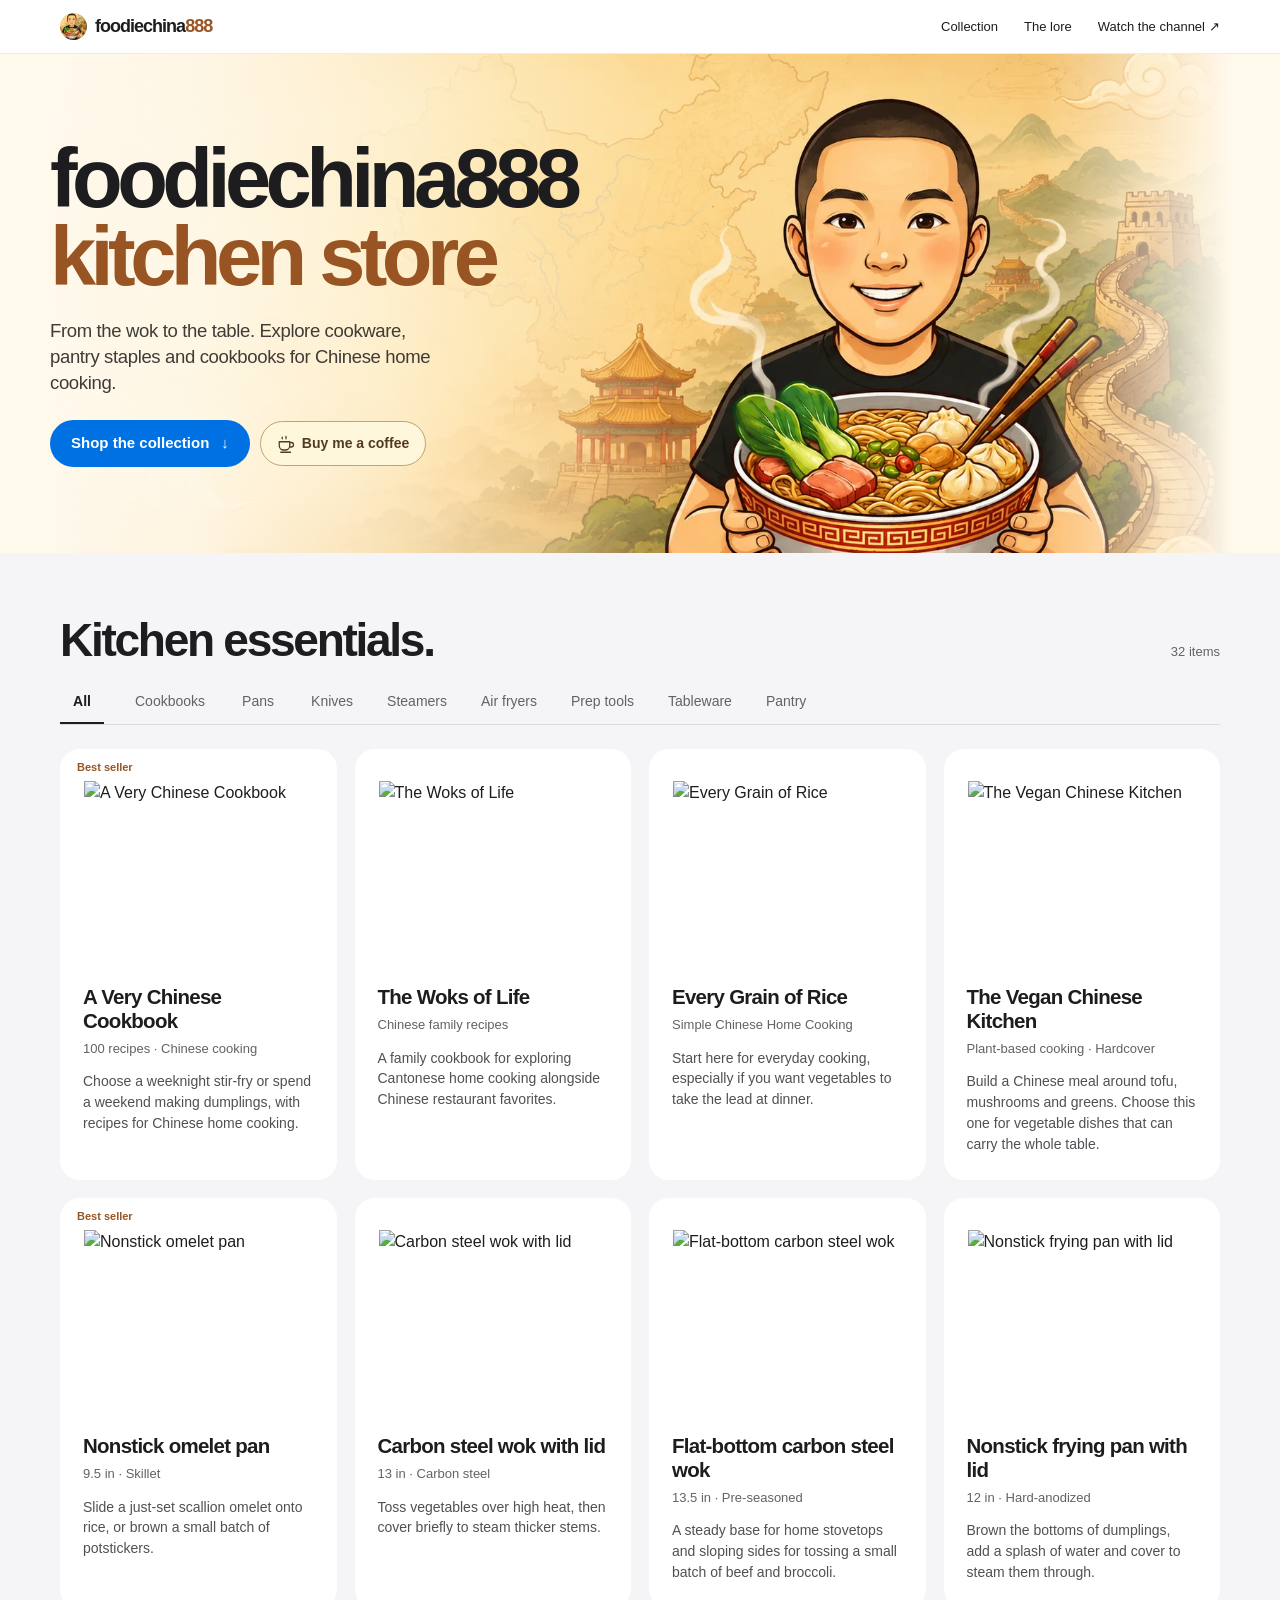
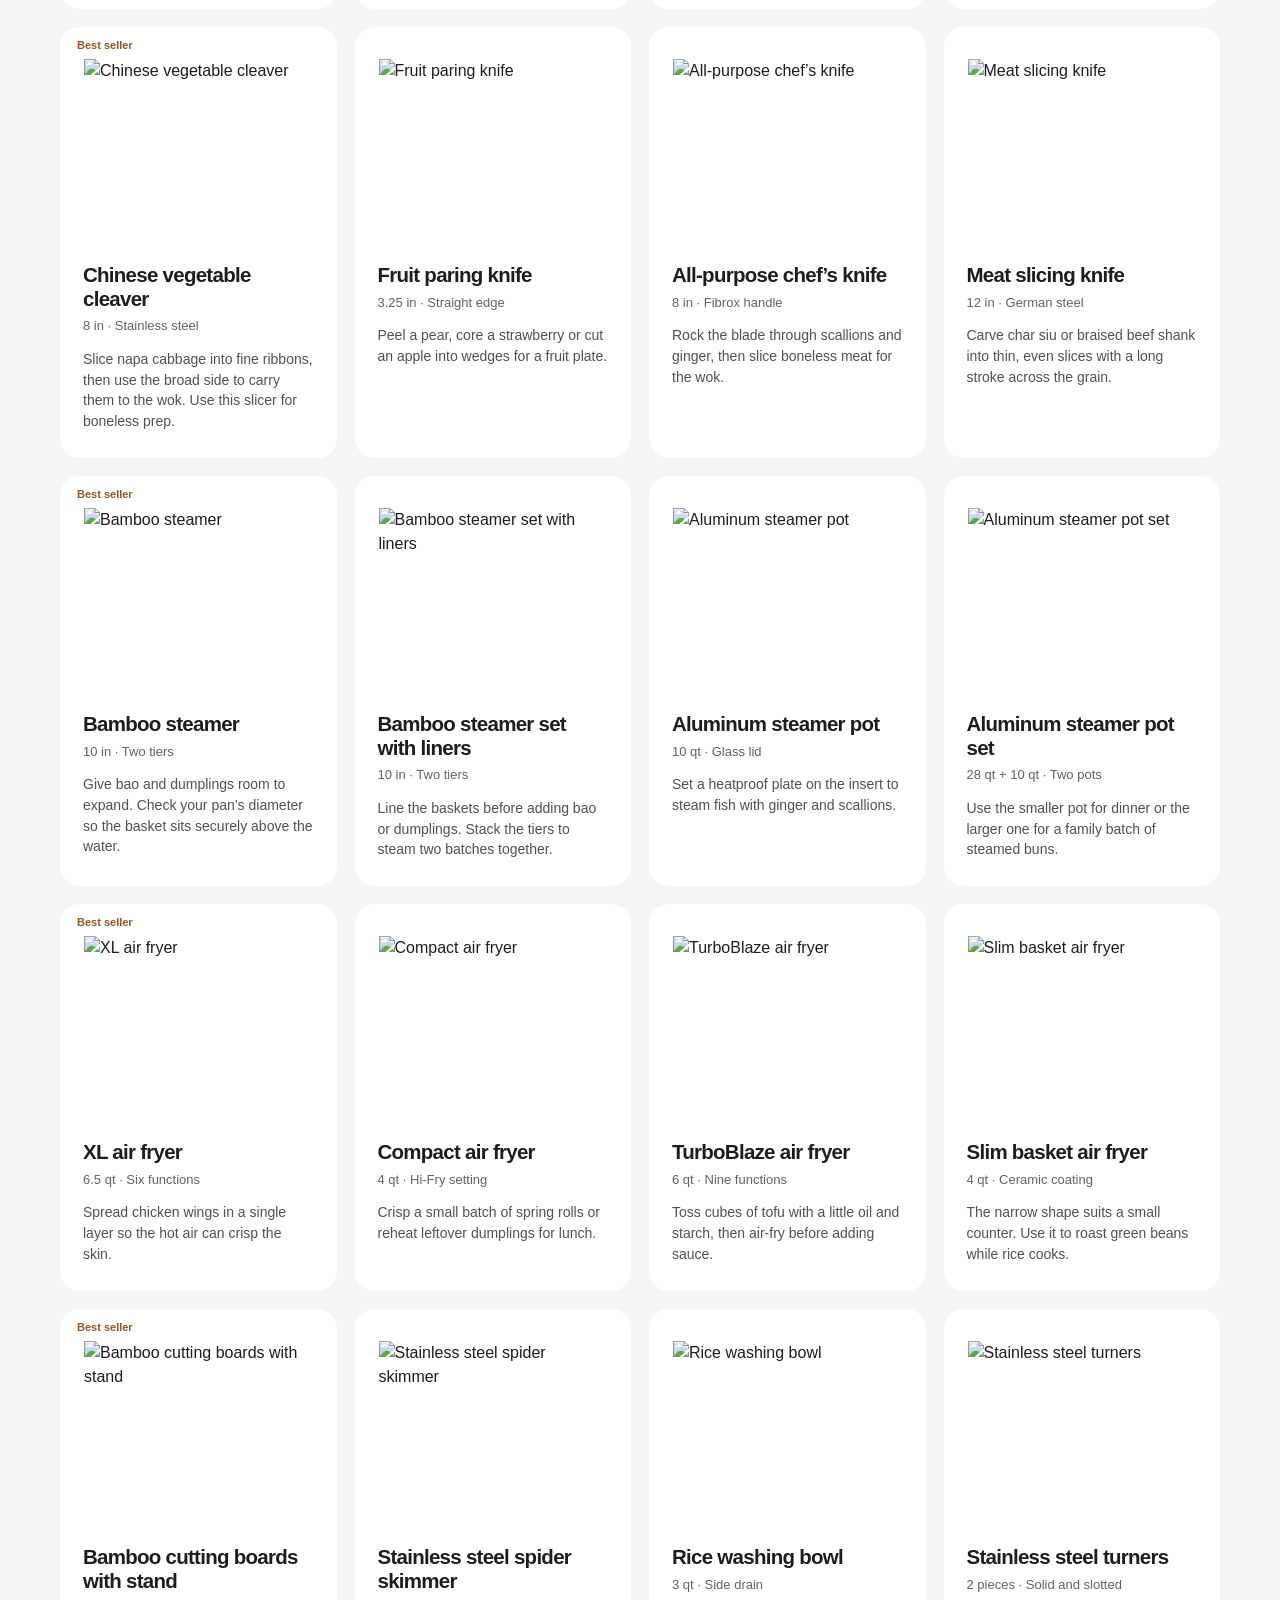
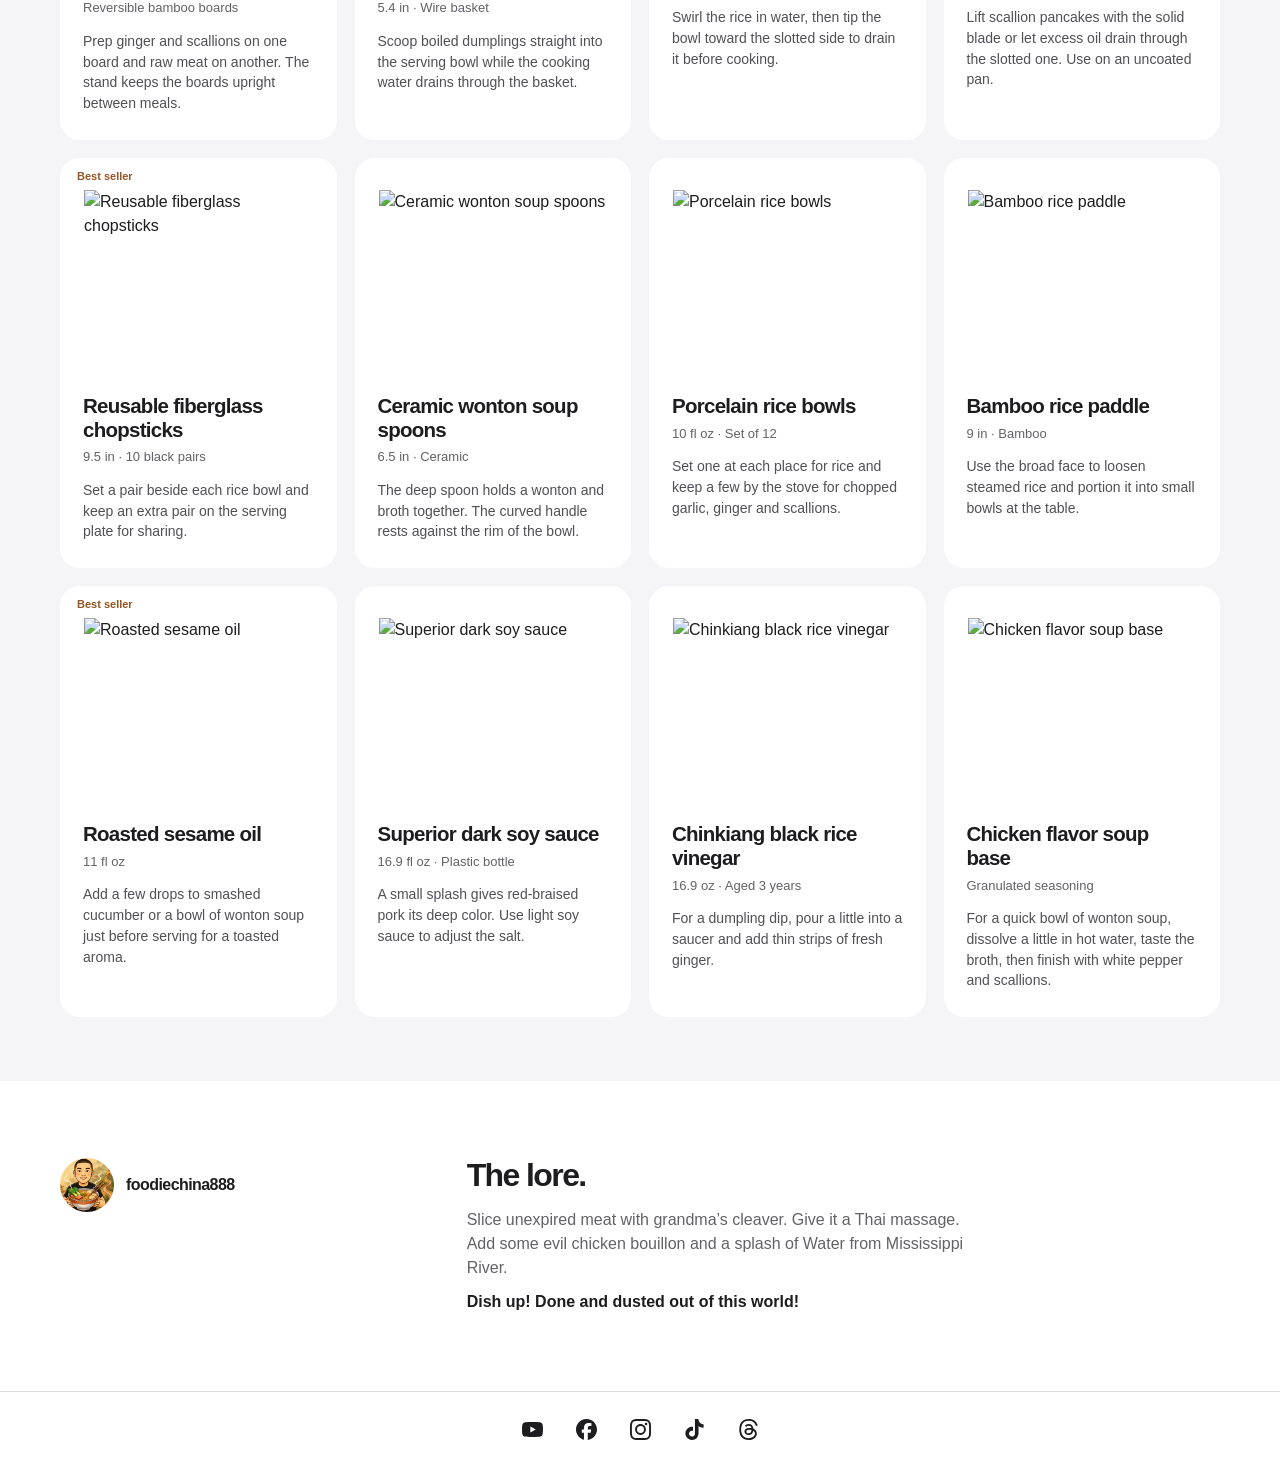
==== index.html @ 3b5e736e "Restore the wide illustrated hero on the test storefront" ====
<!doctype html>
<html lang="en"><head><meta charset="utf-8"><meta name="viewport" content="width=device-width, initial-scale=1">
<title>foodiechina888 kitchen store</title>
<meta name="description" content="Explore foodiechina888’s selection of woks, knives, steamers, Chinese tableware, pantry staples and cookbooks on Amazon US.">
<link rel="canonical" href="https://yiwuhire.com/"><meta property="og:title" content="foodiechina888 kitchen store"><meta property="og:description" content="Cookware, pantry staples and books for Chinese home cooking."><meta property="og:image" content="https://yiwuhire.com/kitchen/foodiechina888-hero-wide.webp"><meta property="og:url" content="https://yiwuhire.com/">
<link rel="icon" href="kitchen/apple-touch-icon.png"><link rel="apple-touch-icon" href="kitchen/apple-touch-icon.png"><link rel="stylesheet" href="kitchen/shop.css"><script src="kitchen/shop.js" defer></script></head>
<body><a class="skip" href="#collection">Skip to collection</a>
<header><nav class="wrap" aria-label="Main"><a class="brand" href="./"><img src="kitchen/apple-touch-icon.png" width="30" height="30" alt="">foodiechina<span>888</span></a><div class="navlinks"><a href="#collection">Collection</a><a href="#lore">The lore</a><a class="channel" href="https://www.youtube.com/@foodiechina888">Watch the channel <span aria-hidden="true">↗</span></a></div></nav></header>
<main><section class="hero" aria-labelledby="hero-title"><div class="hero-art"></div><div class="wrap hero-content"><div class="headline"><h1 id="hero-title">foodiechina888<br><span class="store-name">kitchen store</span></h1><p class="lead">From the wok to the table. Explore cookware, pantry staples and cookbooks for Chinese home cooking.</p><div class="hero-actions"><a class="primary" href="#collection">Shop the collection <span aria-hidden="true">↓</span></a><a id="support" class="coffee-link" href="https://www.buymeacoffee.com/foodiechina888" target="_blank" rel="noopener"><svg width="18" height="18" viewBox="0 0 24 24" fill="none" stroke="currentColor" stroke-width="1.7" stroke-linecap="round" stroke-linejoin="round" aria-hidden="true"><path d="M3 9h14v5a6 6 0 0 1-6 6H9a6 6 0 0 1-6-6zM17 10h2a3 3 0 1 1 0 6h-2M5 23h13M7 3v2m5-3v3"/></svg>Buy me a coffee</a></div></div></div></section>
<section class="collection wrap" id="collection" aria-labelledby="shop-title"><div class="section-heading"><h2 id="shop-title">Kitchen essentials.</h2><p id="count" aria-live="polite">32 items</p></div>
<div class="catalog-controls"><div id="filters" role="group" aria-label="Filter products by category" hidden><button type="button" aria-pressed="true" data-filter="All">All</button><button type="button" aria-pressed="false" data-filter="Cookbooks">Cookbooks</button><button type="button" aria-pressed="false" data-filter="Pans">Pans</button><button type="button" aria-pressed="false" data-filter="Knives">Knives</button><button type="button" aria-pressed="false" data-filter="Steamers">Steamers</button><button type="button" aria-pressed="false" data-filter="Air fryers">Air fryers</button><button type="button" aria-pressed="false" data-filter="Prep tools">Prep tools</button><button type="button" aria-pressed="false" data-filter="Tableware">Tableware</button><button type="button" aria-pressed="false" data-filter="Pantry">Pantry</button></div></div>
<div class="grid">
      <a id="top-seller" class="product" data-category="Cookbooks" href="https://www.amazon.com/dp/1954210477?tag=weichaoshen-20" rel="sponsored noopener" target="_blank" aria-label="Best seller. View A Very Chinese Cookbook on Amazon (opens in a new tab)">
        <div class="studio"><img src="https://m.media-amazon.com/images/I/91MppaXXFyL._SL600_.jpg" alt="A Very Chinese Cookbook" width="300" height="180" loading="lazy" decoding="async"></div>
        <div class="card-copy"><span class="top-seller-label">Best seller</span><h3>A Very Chinese Cookbook</h3><p class="spec">100 recipes · Chinese cooking</p><p class="use">Choose a weeknight stir-fry or spend a weekend making dumplings, with recipes for Chinese home cooking.</p></div>
      </a>
      <a class="product" data-category="Cookbooks" href="https://www.amazon.com/dp/0593233891?tag=weichaoshen-20" rel="sponsored noopener" target="_blank" aria-label="View The Woks of Life on Amazon (opens in a new tab)">
        <div class="studio"><img src="https://m.media-amazon.com/images/I/91Z3KC7+usL._SL600_.jpg" alt="The Woks of Life" width="300" height="180" loading="lazy" decoding="async"></div>
        <div class="card-copy"><h3>The Woks of Life</h3><p class="spec">Chinese family recipes</p><p class="use">A family cookbook for exploring Cantonese home cooking alongside Chinese restaurant favorites.</p></div>
      </a>
      <a class="product" data-category="Cookbooks" href="https://www.amazon.com/dp/0393089045?tag=weichaoshen-20" rel="sponsored noopener" target="_blank" aria-label="View Every Grain of Rice on Amazon (opens in a new tab)">
        <div class="studio"><img src="https://m.media-amazon.com/images/I/71kJDByKL7L._SL600_.jpg" alt="Every Grain of Rice" width="300" height="180" loading="lazy" decoding="async"></div>
        <div class="card-copy"><h3>Every Grain of Rice</h3><p class="spec">Simple Chinese Home Cooking</p><p class="use">Start here for everyday cooking, especially if you want vegetables to take the lead at dinner.</p></div>
      </a>
      <a class="product" data-category="Cookbooks" href="https://www.amazon.com/dp/0593139704?tag=weichaoshen-20" rel="sponsored noopener" target="_blank" aria-label="View The Vegan Chinese Kitchen on Amazon (opens in a new tab)">
        <div class="studio"><img src="https://m.media-amazon.com/images/I/91F26AFHdaL._SL600_.jpg" alt="The Vegan Chinese Kitchen" width="300" height="180" loading="lazy" decoding="async"></div>
        <div class="card-copy"><h3>The Vegan Chinese Kitchen</h3><p class="spec">Plant-based cooking · Hardcover</p><p class="use">Build a Chinese meal around tofu, mushrooms and greens. Choose this one for vegetable dishes that can carry the whole table.</p></div>
      </a>
      <a class="product" data-category="Pans" href="https://www.amazon.com/dp/B086PHS2V8?tag=weichaoshen-20" rel="sponsored noopener" target="_blank" aria-label="Best seller. View Nonstick omelet pan on Amazon (opens in a new tab)">
        <div class="studio"><img src="https://m.media-amazon.com/images/I/61b-tqU2xoL._SL600_.jpg" alt="Nonstick omelet pan" width="300" height="180" loading="lazy" decoding="async"></div>
        <div class="card-copy"><span class="top-seller-label">Best seller</span><h3>Nonstick omelet pan</h3><p class="spec">9.5 in · Skillet</p><p class="use">Slide a just-set scallion omelet onto rice, or brown a small batch of potstickers.</p></div>
      </a>
      <a class="product" data-category="Pans" href="https://www.amazon.com/dp/B0CWS6XHJJ?tag=weichaoshen-20" rel="sponsored noopener" target="_blank" aria-label="View Carbon steel wok with lid on Amazon (opens in a new tab)">
        <div class="studio"><img src="https://m.media-amazon.com/images/I/91G1J7JMeYL._SL600_.jpg" alt="Carbon steel wok with lid" width="300" height="180" loading="lazy" decoding="async"></div>
        <div class="card-copy"><h3>Carbon steel wok with lid</h3><p class="spec">13 in · Carbon steel</p><p class="use">Toss vegetables over high heat, then cover briefly to steam thicker stems.</p></div>
      </a>
      <a class="product" data-category="Pans" href="https://www.amazon.com/dp/B084DQYNNM?tag=weichaoshen-20" rel="sponsored noopener" target="_blank" aria-label="View Flat-bottom carbon steel wok on Amazon (opens in a new tab)">
        <div class="studio"><img src="https://m.media-amazon.com/images/I/61XsTwS35UL._SL600_.jpg" alt="Flat-bottom carbon steel wok" width="300" height="180" loading="lazy" decoding="async"></div>
        <div class="card-copy"><h3>Flat-bottom carbon steel wok</h3><p class="spec">13.5 in · Pre-seasoned</p><p class="use">A steady base for home stovetops and sloping sides for tossing a small batch of beef and broccoli.</p></div>
      </a>
      <a class="product" data-category="Pans" href="https://www.amazon.com/dp/B00EXLOVU2?tag=weichaoshen-20" rel="sponsored noopener" target="_blank" aria-label="View Nonstick frying pan with lid on Amazon (opens in a new tab)">
        <div class="studio"><img src="https://m.media-amazon.com/images/I/71Rmusln00L._SL600_.jpg" alt="Nonstick frying pan with lid" width="300" height="180" loading="lazy" decoding="async"></div>
        <div class="card-copy"><h3>Nonstick frying pan with lid</h3><p class="spec">12 in · Hard-anodized</p><p class="use">Brown the bottoms of dumplings, add a splash of water and cover to steam them through.</p></div>
      </a>
      <a class="product" data-category="Knives" href="https://www.amazon.com/dp/B07QF7ZXQ8?tag=weichaoshen-20" rel="sponsored noopener" target="_blank" aria-label="Best seller. View Chinese vegetable cleaver on Amazon (opens in a new tab)">
        <div class="studio"><img src="https://m.media-amazon.com/images/I/61pmc1duJeL._SL600_.jpg" alt="Chinese vegetable cleaver" width="300" height="180" loading="lazy" decoding="async"></div>
        <div class="card-copy"><span class="top-seller-label">Best seller</span><h3>Chinese vegetable cleaver</h3><p class="spec">8 in · Stainless steel</p><p class="use">Slice napa cabbage into fine ribbons, then use the broad side to carry them to the wok. Use this slicer for boneless prep.</p></div>
      </a>
      <a class="product" data-category="Knives" href="https://www.amazon.com/dp/B0061SWLKW?tag=weichaoshen-20" rel="sponsored noopener" target="_blank" aria-label="View Fruit paring knife on Amazon (opens in a new tab)">
        <div class="studio"><img src="https://m.media-amazon.com/images/I/618o9dLyEYL._SL600_.jpg" alt="Fruit paring knife" width="300" height="180" loading="lazy" decoding="async"></div>
        <div class="card-copy"><h3>Fruit paring knife</h3><p class="spec">3.25 in · Straight edge</p><p class="use">Peel a pear, core a strawberry or cut an apple into wedges for a fruit plate.</p></div>
      </a>
      <a class="product" data-category="Knives" href="https://www.amazon.com/dp/B008M5U1C2?tag=weichaoshen-20" rel="sponsored noopener" target="_blank" aria-label="View All-purpose chef’s knife on Amazon (opens in a new tab)">
        <div class="studio"><img src="https://m.media-amazon.com/images/I/41Xx3Xy7NhL._SL600_.jpg" alt="All-purpose chef’s knife" width="300" height="180" loading="lazy" decoding="async"></div>
        <div class="card-copy"><h3>All-purpose chef’s knife</h3><p class="spec">8 in · Fibrox handle</p><p class="use">Rock the blade through scallions and ginger, then slice boneless meat for the wok.</p></div>
      </a>
      <a class="product" data-category="Knives" href="https://www.amazon.com/dp/B07VLW8677?tag=weichaoshen-20" rel="sponsored noopener" target="_blank" aria-label="View Meat slicing knife on Amazon (opens in a new tab)">
        <div class="studio"><img src="https://m.media-amazon.com/images/I/81bV4GT5Y8L._SL600_.jpg" alt="Meat slicing knife" width="300" height="180" loading="lazy" decoding="async"></div>
        <div class="card-copy"><h3>Meat slicing knife</h3><p class="spec">12 in · German steel</p><p class="use">Carve char siu or braised beef shank into thin, even slices with a long stroke across the grain.</p></div>
      </a>
      <a class="product" data-category="Steamers" href="https://www.amazon.com/dp/B0001VQIYU?tag=weichaoshen-20" rel="sponsored noopener" target="_blank" aria-label="Best seller. View Bamboo steamer on Amazon (opens in a new tab)">
        <div class="studio"><img src="https://m.media-amazon.com/images/I/61I71mz20PL._SL600_.jpg" alt="Bamboo steamer" width="300" height="180" loading="lazy" decoding="async"></div>
        <div class="card-copy"><span class="top-seller-label">Best seller</span><h3>Bamboo steamer</h3><p class="spec">10 in · Two tiers</p><p class="use">Give bao and dumplings room to expand. Check your pan’s diameter so the basket sits securely above the water.</p></div>
      </a>
      <a class="product" data-category="Steamers" href="https://www.amazon.com/dp/B08B39WLZ7?tag=weichaoshen-20" rel="sponsored noopener" target="_blank" aria-label="View Bamboo steamer set with liners on Amazon (opens in a new tab)">
        <div class="studio"><img src="https://m.media-amazon.com/images/I/71l-PTWoEqL._SL600_.jpg" alt="Bamboo steamer set with liners" width="300" height="180" loading="lazy" decoding="async"></div>
        <div class="card-copy"><h3>Bamboo steamer set with liners</h3><p class="spec">10 in · Two tiers</p><p class="use">Line the baskets before adding bao or dumplings. Stack the tiers to steam two batches together.</p></div>
      </a>
      <a class="product" data-category="Steamers" href="https://www.amazon.com/dp/B00MHP4GWO?tag=weichaoshen-20" rel="sponsored noopener" target="_blank" aria-label="View Aluminum steamer pot on Amazon (opens in a new tab)">
        <div class="studio"><img src="https://m.media-amazon.com/images/I/61-TdsJ8tlL._SL600_.jpg" alt="Aluminum steamer pot" width="300" height="180" loading="lazy" decoding="async"></div>
        <div class="card-copy"><h3>Aluminum steamer pot</h3><p class="spec">10 qt · Glass lid</p><p class="use">Set a heatproof plate on the insert to steam fish with ginger and scallions.</p></div>
      </a>
      <a class="product" data-category="Steamers" href="https://www.amazon.com/dp/B0BFJLLTPP?tag=weichaoshen-20" rel="sponsored noopener" target="_blank" aria-label="View Aluminum steamer pot set on Amazon (opens in a new tab)">
        <div class="studio"><img src="https://m.media-amazon.com/images/I/71tUwtrD8ML._SL600_.jpg" alt="Aluminum steamer pot set" width="300" height="180" loading="lazy" decoding="async"></div>
        <div class="card-copy"><h3>Aluminum steamer pot set</h3><p class="spec">28 qt + 10 qt · Two pots</p><p class="use">Use the smaller pot for dinner or the larger one for a family batch of steamed buns.</p></div>
      </a>
      <a class="product" data-category="Air fryers" href="https://www.amazon.com/dp/B0CS3V8M9H?tag=weichaoshen-20" rel="sponsored noopener" target="_blank" aria-label="Best seller. View XL air fryer on Amazon (opens in a new tab)">
        <div class="studio"><img src="https://m.media-amazon.com/images/I/61TH-Ig6i-L._SL600_.jpg" alt="XL air fryer" width="300" height="180" loading="lazy" decoding="async"></div>
        <div class="card-copy"><span class="top-seller-label">Best seller</span><h3>XL air fryer</h3><p class="spec">6.5 qt · Six functions</p><p class="use">Spread chicken wings in a single layer so the hot air can crisp the skin.</p></div>
      </a>
      <a class="product" data-category="Air fryers" href="https://www.amazon.com/dp/B0CNY1F31S?tag=weichaoshen-20" rel="sponsored noopener" target="_blank" aria-label="View Compact air fryer on Amazon (opens in a new tab)">
        <div class="studio"><img src="https://m.media-amazon.com/images/I/71Ld+1SBc5L._SL600_.jpg" alt="Compact air fryer" width="300" height="180" loading="lazy" decoding="async"></div>
        <div class="card-copy"><h3>Compact air fryer</h3><p class="spec">4 qt · Hi-Fry setting</p><p class="use">Crisp a small batch of spring rolls or reheat leftover dumplings for lunch.</p></div>
      </a>
      <a class="product" data-category="Air fryers" href="https://www.amazon.com/dp/B0C33CHG99?tag=weichaoshen-20" rel="sponsored noopener" target="_blank" aria-label="View TurboBlaze air fryer on Amazon (opens in a new tab)">
        <div class="studio"><img src="https://m.media-amazon.com/images/I/81H3kLVolPL._SL600_.jpg" alt="TurboBlaze air fryer" width="300" height="180" loading="lazy" decoding="async"></div>
        <div class="card-copy"><h3>TurboBlaze air fryer</h3><p class="spec">6 qt · Nine functions</p><p class="use">Toss cubes of tofu with a little oil and starch, then air-fry before adding sauce.</p></div>
      </a>
      <a class="product" data-category="Air fryers" href="https://www.amazon.com/dp/B0CYJDVT31?tag=weichaoshen-20" rel="sponsored noopener" target="_blank" aria-label="View Slim basket air fryer on Amazon (opens in a new tab)">
        <div class="studio"><img src="https://m.media-amazon.com/images/I/61w9+nXxwlL._SL600_.jpg" alt="Slim basket air fryer" width="300" height="180" loading="lazy" decoding="async"></div>
        <div class="card-copy"><h3>Slim basket air fryer</h3><p class="spec">4 qt · Ceramic coating</p><p class="use">The narrow shape suits a small counter. Use it to roast green beans while rice cooks.</p></div>
      </a>
      <a class="product" data-category="Prep tools" href="https://www.amazon.com/dp/B0FH6YL3XC?tag=weichaoshen-20" rel="sponsored noopener" target="_blank" aria-label="Best seller. View Bamboo cutting boards with stand on Amazon (opens in a new tab)">
        <div class="studio"><img src="https://m.media-amazon.com/images/I/91xky+JYmZL._SL600_.jpg" alt="Bamboo cutting boards with stand" width="300" height="180" loading="lazy" decoding="async"></div>
        <div class="card-copy"><span class="top-seller-label">Best seller</span><h3>Bamboo cutting boards with stand</h3><p class="spec">Reversible bamboo boards</p><p class="use">Prep ginger and scallions on one board and raw meat on another. The stand keeps the boards upright between meals.</p></div>
      </a>
      <a class="product" data-category="Prep tools" href="https://www.amazon.com/dp/B071D8R93Y?tag=weichaoshen-20" rel="sponsored noopener" target="_blank" aria-label="View Stainless steel spider skimmer on Amazon (opens in a new tab)">
        <div class="studio"><img src="https://m.media-amazon.com/images/I/71tYmHz-YDL._SL600_.jpg" alt="Stainless steel spider skimmer" width="300" height="180" loading="lazy" decoding="async"></div>
        <div class="card-copy"><h3>Stainless steel spider skimmer</h3><p class="spec">5.4 in · Wire basket</p><p class="use">Scoop boiled dumplings straight into the serving bowl while the cooking water drains through the basket.</p></div>
      </a>
      <a class="product" data-category="Prep tools" href="https://www.amazon.com/dp/B01DF4L5OC?tag=weichaoshen-20" rel="sponsored noopener" target="_blank" aria-label="View Rice washing bowl on Amazon (opens in a new tab)">
        <div class="studio"><img src="https://m.media-amazon.com/images/I/71e+ivOlQmL._SL600_.jpg" alt="Rice washing bowl" width="300" height="180" loading="lazy" decoding="async"></div>
        <div class="card-copy"><h3>Rice washing bowl</h3><p class="spec">3 qt · Side drain</p><p class="use">Swirl the rice in water, then tip the bowl toward the slotted side to drain it before cooking.</p></div>
      </a>
      <a class="product" data-category="Prep tools" href="https://www.amazon.com/dp/B0GJ5CXFTB?tag=weichaoshen-20" rel="sponsored noopener" target="_blank" aria-label="View Stainless steel turners on Amazon (opens in a new tab)">
        <div class="studio"><img src="https://m.media-amazon.com/images/I/71N5iyl5OjL._SL600_.jpg" alt="Stainless steel turners" width="300" height="180" loading="lazy" decoding="async"></div>
        <div class="card-copy"><h3>Stainless steel turners</h3><p class="spec">2 pieces · Solid and slotted</p><p class="use">Lift scallion pancakes with the solid blade or let excess oil drain through the slotted one. Use on an uncoated pan.</p></div>
      </a>
      <a class="product" data-category="Tableware" href="https://www.amazon.com/dp/B07JRGRRBX?tag=weichaoshen-20" rel="sponsored noopener" target="_blank" aria-label="Best seller. View Reusable fiberglass chopsticks on Amazon (opens in a new tab)">
        <div class="studio"><img src="https://m.media-amazon.com/images/I/61MoqADBaHL._SL600_.jpg" alt="Reusable fiberglass chopsticks" width="300" height="180" loading="lazy" decoding="async"></div>
        <div class="card-copy"><span class="top-seller-label">Best seller</span><h3>Reusable fiberglass chopsticks</h3><p class="spec">9.5 in · 10 black pairs</p><p class="use">Set a pair beside each rice bowl and keep an extra pair on the serving plate for sharing.</p></div>
      </a>
      <a class="product" data-category="Tableware" href="https://www.amazon.com/dp/B0CB63FRP8?tag=weichaoshen-20" rel="sponsored noopener" target="_blank" aria-label="View Ceramic wonton soup spoons on Amazon (opens in a new tab)">
        <div class="studio"><img src="https://m.media-amazon.com/images/I/811l41Gf7eL._SL600_.jpg" alt="Ceramic wonton soup spoons" width="300" height="180" loading="lazy" decoding="async"></div>
        <div class="card-copy"><h3>Ceramic wonton soup spoons</h3><p class="spec">6.5 in · Ceramic</p><p class="use">The deep spoon holds a wonton and broth together. The curved handle rests against the rim of the bowl.</p></div>
      </a>
      <a class="product" data-category="Tableware" href="https://www.amazon.com/dp/B07WG7C887?tag=weichaoshen-20" rel="sponsored noopener" target="_blank" aria-label="View Porcelain rice bowls on Amazon (opens in a new tab)">
        <div class="studio"><img src="https://m.media-amazon.com/images/I/61ugcGMBFLL._SL600_.jpg" alt="Porcelain rice bowls" width="300" height="180" loading="lazy" decoding="async"></div>
        <div class="card-copy"><h3>Porcelain rice bowls</h3><p class="spec">10 fl oz · Set of 12</p><p class="use">Set one at each place for rice and keep a few by the stove for chopped garlic, ginger and scallions.</p></div>
      </a>
      <a class="product" data-category="Tableware" href="https://www.amazon.com/dp/B000UF0L18?tag=weichaoshen-20" rel="sponsored noopener" target="_blank" aria-label="View Bamboo rice paddle on Amazon (opens in a new tab)">
        <div class="studio"><img src="https://m.media-amazon.com/images/I/61hS0iENc8L._SL600_.jpg" alt="Bamboo rice paddle" width="300" height="180" loading="lazy" decoding="async"></div>
        <div class="card-copy"><h3>Bamboo rice paddle</h3><p class="spec">9 in · Bamboo</p><p class="use">Use the broad face to loosen steamed rice and portion it into small bowls at the table.</p></div>
      </a>
      <a class="product" data-category="Pantry" href="https://www.amazon.com/dp/B002HMN6SC?tag=weichaoshen-20" rel="sponsored noopener" target="_blank" aria-label="Best seller. View Roasted sesame oil on Amazon (opens in a new tab)">
        <div class="studio"><img src="https://m.media-amazon.com/images/I/41UcPu-agsL._SL600_.jpg" alt="Roasted sesame oil" width="300" height="180" loading="lazy" decoding="async"></div>
        <div class="card-copy"><span class="top-seller-label">Best seller</span><h3>Roasted sesame oil</h3><p class="spec">11 fl oz</p><p class="use">Add a few drops to smashed cucumber or a bowl of wonton soup just before serving for a toasted aroma.</p></div>
      </a>
      <a class="product" data-category="Pantry" href="https://www.amazon.com/dp/B01I4CVE8C?tag=weichaoshen-20" rel="sponsored noopener" target="_blank" aria-label="View Superior dark soy sauce on Amazon (opens in a new tab)">
        <div class="studio"><img src="https://m.media-amazon.com/images/I/71HJYXJ+O6L._SL600_.jpg" alt="Superior dark soy sauce" width="300" height="180" loading="lazy" decoding="async"></div>
        <div class="card-copy"><h3>Superior dark soy sauce</h3><p class="spec">16.9 fl oz · Plastic bottle</p><p class="use">A small splash gives red-braised pork its deep color. Use light soy sauce to adjust the salt.</p></div>
      </a>
      <a class="product" data-category="Pantry" href="https://www.amazon.com/dp/B07F7MXPWD?tag=weichaoshen-20" rel="sponsored noopener" target="_blank" aria-label="View Chinkiang black rice vinegar on Amazon (opens in a new tab)">
        <div class="studio"><img src="https://m.media-amazon.com/images/I/81wwbvtIuiL._SL600_.jpg" alt="Chinkiang black rice vinegar" width="300" height="180" loading="lazy" decoding="async"></div>
        <div class="card-copy"><h3>Chinkiang black rice vinegar</h3><p class="spec">16.9 oz · Aged 3 years</p><p class="use">For a dumpling dip, pour a little into a saucer and add thin strips of fresh ginger.</p></div>
      </a>
      <a class="product" data-category="Pantry" href="https://www.amazon.com/dp/B007DMV732?tag=weichaoshen-20" rel="sponsored noopener" target="_blank" aria-label="View Chicken flavor soup base on Amazon (opens in a new tab)">
        <div class="studio"><img src="https://m.media-amazon.com/images/I/61tje7Z-L6L._SL600_.jpg" alt="Chicken flavor soup base" width="300" height="180" loading="lazy" decoding="async"></div>
        <div class="card-copy"><h3>Chicken flavor soup base</h3><p class="spec">Granulated seasoning</p><p class="use">For a quick bowl of wonton soup, dissolve a little in hot water, taste the broth, then finish with white pepper and scallions.</p></div>
      </a>
    </div></section>
<section id="lore" class="selection wrap"><div class="signature"><img src="kitchen/apple-touch-icon.png" width="54" height="54" alt=""><b>foodiechina888</b></div><div id="selection"><h2>The lore.</h2>
<p>Slice unexpired meat with grandma’s cleaver. Give it a Thai massage. Add some evil chicken bouillon and a splash of Water from Mississippi River.</p>
<p class="sign-off">Dish up! Done and dusted out of this world!</p></div></section></main>
<footer>
  <nav class="socials wrap" aria-label="Social media">
    <a href="https://www.youtube.com/@foodiechina888" aria-label="foodiechina888 on YouTube" title="YouTube"><svg viewBox="0 0 24 24" aria-hidden="true" focusable="false"><path d="M23.498 6.186a3.016 3.016 0 0 0-2.122-2.136C19.505 3.545 12 3.545 12 3.545s-7.505 0-9.377.505A3.017 3.017 0 0 0 .502 6.186C0 8.07 0 12 0 12s0 3.93.502 5.814a3.016 3.016 0 0 0 2.122 2.136c1.871.505 9.376.505 9.376.505s7.505 0 9.377-.505a3.015 3.015 0 0 0 2.122-2.136C24 15.93 24 12 24 12s0-3.93-.502-5.814zM9.545 15.568V8.432L15.818 12l-6.273 3.568z"/></svg></a>
    <a href="https://www.facebook.com/foodiechina888" aria-label="foodiechina888 on Facebook" title="Facebook"><svg viewBox="0 0 24 24" aria-hidden="true" focusable="false"><path d="M9.101 23.691v-7.98H6.627v-3.667h2.474v-1.58c0-4.085 1.848-5.978 5.858-5.978.401 0 .955.042 1.468.103a8.68 8.68 0 0 1 1.141.195v3.325a8.623 8.623 0 0 0-.653-.036 26.805 26.805 0 0 0-.733-.009c-.707 0-1.259.096-1.675.309a1.686 1.686 0 0 0-.679.622c-.258.42-.374.995-.374 1.752v1.297h3.919l-.386 2.103-.287 1.564h-3.246v8.245C19.396 23.238 24 18.179 24 12.044c0-6.627-5.373-12-12-12s-12 5.373-12 12c0 5.628 3.874 10.35 9.101 11.647Z"/></svg></a>
    <a href="https://www.instagram.com/foodiechina888/" aria-label="foodiechina888 on Instagram" title="Instagram"><svg viewBox="0 0 24 24" aria-hidden="true" focusable="false"><path d="M7.0301.084c-1.2768.0602-2.1487.264-2.911.5634-.7888.3075-1.4575.72-2.1228 1.3877-.6652.6677-1.075 1.3368-1.3802 2.127-.2954.7638-.4956 1.6365-.552 2.914-.0564 1.2775-.0689 1.6882-.0626 4.947.0062 3.2586.0206 3.6671.0825 4.9473.061 1.2765.264 2.1482.5635 2.9107.308.7889.72 1.4573 1.388 2.1228.6679.6655 1.3365 1.0743 2.1285 1.38.7632.295 1.6361.4961 2.9134.552 1.2773.056 1.6884.069 4.9462.0627 3.2578-.0062 3.668-.0207 4.9478-.0814 1.28-.0607 2.147-.2652 2.9098-.5633.7889-.3086 1.4578-.72 2.1228-1.3881.665-.6682 1.0745-1.3378 1.3795-2.1284.2957-.7632.4966-1.636.552-2.9124.056-1.2809.0692-1.6898.063-4.948-.0063-3.2583-.021-3.6668-.0817-4.9465-.0607-1.2797-.264-2.1487-.5633-2.9117-.3084-.7889-.72-1.4568-1.3876-2.1228C21.2982 1.33 20.628.9208 19.8378.6165 19.074.321 18.2017.1197 16.9244.0645 15.6471.0093 15.236-.005 11.977.0014 8.718.0076 8.31.0215 7.0301.0839m.1402 21.6932c-1.17-.0509-1.8053-.2453-2.2287-.408-.5606-.216-.96-.4771-1.3819-.895-.422-.4178-.6811-.8186-.9-1.378-.1644-.4234-.3624-1.058-.4171-2.228-.0595-1.2645-.072-1.6442-.079-4.848-.007-3.2037.0053-3.583.0607-4.848.05-1.169.2456-1.805.408-2.2282.216-.5613.4762-.96.895-1.3816.4188-.4217.8184-.6814 1.3783-.9003.423-.1651 1.0575-.3614 2.227-.4171 1.2655-.06 1.6447-.072 4.848-.079 3.2033-.007 3.5835.005 4.8495.0608 1.169.0508 1.8053.2445 2.228.408.5608.216.96.4754 1.3816.895.4217.4194.6816.8176.9005 1.3787.1653.4217.3617 1.056.4169 2.2263.0602 1.2655.0739 1.645.0796 4.848.0058 3.203-.0055 3.5834-.061 4.848-.051 1.17-.245 1.8055-.408 2.2294-.216.5604-.4763.96-.8954 1.3814-.419.4215-.8181.6811-1.3783.9-.4224.1649-1.0577.3617-2.2262.4174-1.2656.0595-1.6448.072-4.8493.079-3.2045.007-3.5825-.006-4.848-.0608M16.953 5.5864A1.44 1.44 0 1 0 18.39 4.144a1.44 1.44 0 0 0-1.437 1.4424M5.8385 12.012c.0067 3.4032 2.7706 6.1557 6.173 6.1493 3.4026-.0065 6.157-2.7701 6.1506-6.1733-.0065-3.4032-2.771-6.1565-6.174-6.1498-3.403.0067-6.156 2.771-6.1496 6.1738M8 12.0077a4 4 0 1 1 4.008 3.9921A3.9996 3.9996 0 0 1 8 12.0077"/></svg></a>
    <a href="https://www.tiktok.com/@foodiechina888" aria-label="foodiechina888 on TikTok" title="TikTok"><svg viewBox="0 0 24 24" aria-hidden="true" focusable="false"><path d="M12.525.02c1.31-.02 2.61-.01 3.91-.02.08 1.53.63 3.09 1.75 4.17 1.12 1.11 2.7 1.62 4.24 1.79v4.03c-1.44-.05-2.89-.35-4.2-.97-.57-.26-1.1-.59-1.62-.93-.01 2.92.01 5.84-.02 8.75-.08 1.4-.54 2.79-1.35 3.94-1.31 1.92-3.58 3.17-5.91 3.21-1.43.08-2.86-.31-4.08-1.03-2.02-1.19-3.44-3.37-3.65-5.71-.02-.5-.03-1-.01-1.49.18-1.9 1.12-3.72 2.58-4.96 1.66-1.44 3.98-2.13 6.15-1.72.02 1.48-.04 2.96-.04 4.44-.99-.32-2.15-.23-3.02.37-.63.41-1.11 1.04-1.36 1.75-.21.51-.15 1.07-.14 1.61.24 1.64 1.82 3.02 3.5 2.87 1.12-.01 2.19-.66 2.77-1.61.19-.33.4-.67.41-1.06.1-1.79.06-3.57.07-5.36.01-4.03-.01-8.05.02-12.07z"/></svg></a>
    <a href="https://www.threads.com/@foodiechina888" aria-label="foodiechina888 on Threads" title="Threads"><svg viewBox="0 0 24 24" aria-hidden="true" focusable="false"><path d="M12.186 24h-.007c-3.581-.024-6.334-1.205-8.184-3.509C2.35 18.44 1.5 15.586 1.472 12.01v-.017c.03-3.579.879-6.43 2.525-8.482C5.845 1.205 8.6.024 12.18 0h.014c2.746.02 5.043.725 6.826 2.098 1.677 1.29 2.858 3.13 3.509 5.467l-2.04.569c-1.104-3.96-3.898-5.984-8.304-6.015-2.91.022-5.11.936-6.54 2.717C4.307 6.504 3.616 8.914 3.589 12c.027 3.086.718 5.496 2.057 7.164 1.43 1.783 3.631 2.698 6.54 2.717 2.623-.02 4.358-.631 5.8-2.045 1.647-1.613 1.618-3.593 1.09-4.798-.31-.71-.873-1.3-1.634-1.75-.192 1.352-.622 2.446-1.284 3.272-.886 1.102-2.14 1.704-3.73 1.79-1.202.065-2.361-.218-3.259-.801-1.063-.689-1.685-1.74-1.752-2.964-.065-1.19.408-2.285 1.33-3.082.88-.76 2.119-1.207 3.583-1.291a13.853 13.853 0 0 1 3.02.142c-.126-.742-.375-1.332-.75-1.757-.513-.586-1.308-.883-2.359-.89h-.029c-.844 0-1.992.232-2.721 1.32L7.734 7.847c.98-1.454 2.568-2.256 4.478-2.256h.044c3.194.02 5.097 1.975 5.287 5.388.108.046.216.094.321.142 1.49.7 2.58 1.761 3.154 3.07.797 1.82.871 4.79-1.548 7.158-1.85 1.81-4.094 2.628-7.277 2.65Zm1.003-11.69c-.242 0-.487.007-.739.021-1.836.103-2.98.946-2.916 2.143.067 1.256 1.452 1.839 2.784 1.767 1.224-.065 2.818-.543 3.086-3.71a10.5 10.5 0 0 0-2.215-.221z"/></svg></a>
  </nav>
</footer></body></html>
---- kitchen/shop.css ----
:root {
  color-scheme: light;
  --ink: #1d1d1f;
  --secondary: #626267;
  --paper: #f5f5f7;
  --line: #d9d9de;
  --blue: #0066cc;
  --brand: #985523;
  font: 16px/1.5 -apple-system, BlinkMacSystemFont, "Helvetica Neue", Arial, sans-serif;
  color: var(--ink);
  background: white;
}
* { box-sizing: border-box; }
html { scroll-behavior: smooth; scroll-padding-top: 65px; }
body, h1, h2, h3, p { margin: 0; }
a { color: inherit; text-decoration: none; }
button { font: inherit; cursor: pointer; }
[hidden] { display: none !important; }
:focus-visible { outline: 3px solid var(--blue); outline-offset: 3px; }
.wrap { width: min(1160px, calc(100% - 80px)); margin-inline: auto; }
.skip { position: fixed; top: -100px; left: 16px; padding: 10px; background: white; z-index: 10; }
.skip:focus { top: 8px; }

header { position: sticky; top: 0; z-index: 5; background: rgb(255 255 255 / 94%); backdrop-filter: blur(18px); border-bottom: 1px solid #ececef; }
nav, .brand, .navlinks { display: flex; align-items: center; }
header nav { min-height: 53px; justify-content: space-between; }
.brand { min-height: 44px; font-size: 18px; font-weight: 700; letter-spacing: -.055em; }
.brand img, .signature img { border-radius: 50%; }
.brand img { margin-right: 8px; width: 27px; height: 27px; }
.brand span, .store-name { color: var(--brand); }
.navlinks { gap: 26px; font-size: 13px; }
.navlinks a { display: inline-flex; align-items: center; min-height: 44px; gap: 4px; }
.navlinks a:hover { text-decoration: underline; text-underline-offset: 4px; }

.hero-content.wrap { width: min(1180px, 100% - 96px); margin-inline: auto; }
.hero { position: relative; isolation: isolate; overflow: hidden; background: rgb(255, 247, 225); }
.hero-art { position: absolute; inset: 0px; z-index: -1; background: url("foodiechina888-hero-wide.webp") right 43% / auto 119% no-repeat; }
.hero-art::after { content: ""; position: absolute; inset: 0px; background: linear-gradient(90deg, rgb(255, 249, 236) 8%, rgb(255, 249, 236) 25%, rgba(255, 249, 236, 0.9) 36%, rgba(255, 249, 236, 0) 63%); }
.hero-content { container-type: inline-size; min-height: clamp(430px, 39vw, 560px); display: flex; align-items: center; padding-block: 50px; }
.headline { max-width: 48%; }
h1 { font-size: clamp(36px, 7.1cqi, 83px); line-height: 0.94; font-weight: 690; letter-spacing: -0.067em; }
.lead { margin: 22px 0px 25px; max-width: 394px; font-size: clamp(17px, 1.45vw, 21px); line-height: 1.38; letter-spacing: -0.02em; color: rgb(63, 59, 55); }
.primary { display: inline-flex; gap: 12px; align-items: center; padding: 12px 21px; background: rgb(0, 113, 227); color: white; border-radius: 999px; font-size: 15px; font-weight: 550; }
.primary:hover { background: rgb(0, 100, 206); }
@media (min-width: 1001px) {
  .hero { background: rgb(255, 249, 236); }
  .hero-art { inset-inline: 0px; width: min(1180px, 100% - 96px); margin-inline: auto; background-size: cover; background-position: center 24%; mask-image: linear-gradient(to right, black 84%, transparent 100%); }
  .hero-art::after { background: linear-gradient(90deg, rgb(255, 249, 236) 0%, rgba(255, 249, 236, 0.92) 12%, rgba(255, 249, 236, 0) 54%); }
}
@media (max-width: 1000px) {
  .hero-content.wrap { width: calc(100% - 56px); }
  .hero-art { background-position: calc(100% + 70px) 40%; }
  .hero-art::after { background: linear-gradient(90deg, rgb(255, 249, 236) 4%, rgb(255, 249, 236) 24%, rgba(255, 249, 236, 0.867) 37%, transparent 67%); }
}
@media (max-width: 760px) {
  .hero-content { min-height: 400px; }
  .headline { max-width: 54%; }
  .hero-art { background-size: auto 105%; background-position: calc(100% + 110px) 45%; }
}
@media (max-width: 560px) {
  .hero-content.wrap { width: calc(100% - 32px); }
  .hero { --portrait-height: clamp(150px,42vw,210px); background: rgb(255, 247, 231); }
  .hero-art { inset: 0px 0px auto; height: var(--portrait-height); background: url("foodiechina888-hero-mobile.webp") center 42% / cover no-repeat; }
  .hero-art::after { background: linear-gradient(0deg, rgb(255, 247, 231), transparent 13%), linear-gradient(90deg, rgb(255, 247, 231) 0%, rgba(255, 247, 231, 0.85) 31%, transparent 64%); }
  .hero-content { display: block; min-height: 0px; padding: 0px 0px 22px; }
  .headline { max-width: 100%; }
  h1 { align-content: center; min-height: var(--portrait-height); font-size: clamp(27px, 8.8cqi, 45px); }
  .lead { max-width: 37ch; font-size: 15px; margin: 8px 0px 14px; line-height: 1.4; }
  .hero-actions .primary, .hero-actions .coffee-link { min-height: 44px; padding: 9px 12px; font-size: 14px; }
}
@media (max-width: 360px) {
  .hero-actions { column-gap: 6px; }
}
.hero-actions { display: flex; align-items: center; flex-wrap: wrap; gap: 10px; }
.coffee-link { display: inline-flex; align-items: center; gap: 7px; padding: 11px 16px; border: 1px solid rgb(189, 164, 113); color: rgb(81, 59, 32); background: rgb(255, 247, 220); border-radius: 999px; font-size: 14px; font-weight: 550; }
.coffee-link:hover { background: rgb(255, 234, 183); }

.collection { background: var(--paper); }
.collection.wrap { width: 100%; padding: clamp(32px, 4.8vw, 68px) max(40px, calc((100% - 1160px) / 2)) clamp(42px, 5vw, 76px); }
.section-heading { display: flex; align-items: baseline; justify-content: space-between; gap: 12px; }
h2 { font-size: clamp(31px, 3.6vw, 49px); letter-spacing: -.05em; line-height: 1.12; font-weight: 650; }
#count, .spec { color: var(--secondary); font-size: 13px; }
#count { white-space: nowrap; }
.catalog-controls { margin: 14px 0 24px; border-bottom: 1px solid var(--line); }
#filters { display: flex; gap: clamp(10px, 2.2vw, 28px); overflow-x: auto; overscroll-behavior-x: contain; }
#filters button { flex: none; padding: 0 3px; min-width: 44px; min-height: 44px; background: transparent; color: var(--secondary); border: 0; border-bottom: 2px solid transparent; font-size: 14px; }
#filters button[aria-pressed=true] { color: var(--ink); border-color: currentColor; font-weight: 650; }
#filters button:hover { color: var(--ink); }
#filters button:focus-visible { outline-offset: -4px; }
.grid { display: grid; grid-template-columns: repeat(4, minmax(0, 1fr)); gap: 18px; }
.product { display: flex; flex-direction: column; position: relative; border-radius: 20px; background: white; }
.studio { aspect-ratio: 5/4; padding: 32px 24px 12px; }
.studio img { display: block; width: 100%; height: 100%; object-fit: contain; transition: transform .25s ease; }
.card-copy { padding: 15px 23px 26px; }
.card-copy h3 { font-size: clamp(19px, 1.6vw, 23px); line-height: 1.16; letter-spacing: -.035em; font-weight: 640; }
.spec { margin-top: 6px; }
.use { margin-top: 13px; font-size: 14px; line-height: 1.48; color: #505055; }
.top-seller-label { position: absolute; top: 11px; left: 17px; color: var(--brand); font-size: 11px; line-height: 1.3; font-weight: 650; }
@media (hover: hover) {
  .product:hover .studio img { transform: scale(1.035); }
  .product:hover h3 { color: var(--blue); }
}

.selection { display: grid; grid-template-columns: 1fr 2fr; gap: 30px; padding-block: clamp(38px, 6vw, 82px); }
.signature { display: flex; gap: 12px; align-items: center; align-self: start; }
.signature b { letter-spacing: -.035em; }
.selection h2 { margin-bottom: 14px; font-size: 32px; }
.selection p { max-width: 57ch; color: var(--secondary); }
.selection .sign-off { margin-top: 10px; color: var(--ink); font-weight: 600; }
footer { border-top: 1px solid var(--line); }
.socials { justify-content: center; gap: 10px; padding-block: 16px; }
.socials a { display: grid; place-items: center; width: 44px; height: 44px; border-radius: 50%; }
.socials a:hover { background: var(--paper); }
.socials svg { width: 21px; height: 21px; fill: currentColor; }

@media (max-width: 980px) {
  .grid { grid-template-columns: repeat(2, minmax(0, 1fr)); }
}
@media (max-width: 680px) {
  .wrap { width: calc(100% - 36px); }
  .navlinks { gap: 14px; }
  .navlinks .channel { display: none; }
  .collection.wrap { padding-inline: 18px; }
  .catalog-controls { margin: 9px 0 15px; }
  #filters { gap: 12px; }
  .grid { gap: 10px; }
  .product { border-radius: 15px; }
  .studio { padding: 29px 13px 8px; }
  .card-copy { padding: 10px 14px 18px; }
  .card-copy h3 { font-size: 18px; }
  .use { margin-top: 9px; }
  .selection { grid-template-columns: 1fr; gap: 20px; }
  .signature img { width: 38px; height: 38px; }
}
@media (max-width: 360px) {
  .grid { grid-template-columns: 1fr; }
  .studio { aspect-ratio: 5/3; }
}
@media (prefers-reduced-motion: reduce) {
  html { scroll-behavior: auto; }
  .studio img { transition: none; }
}
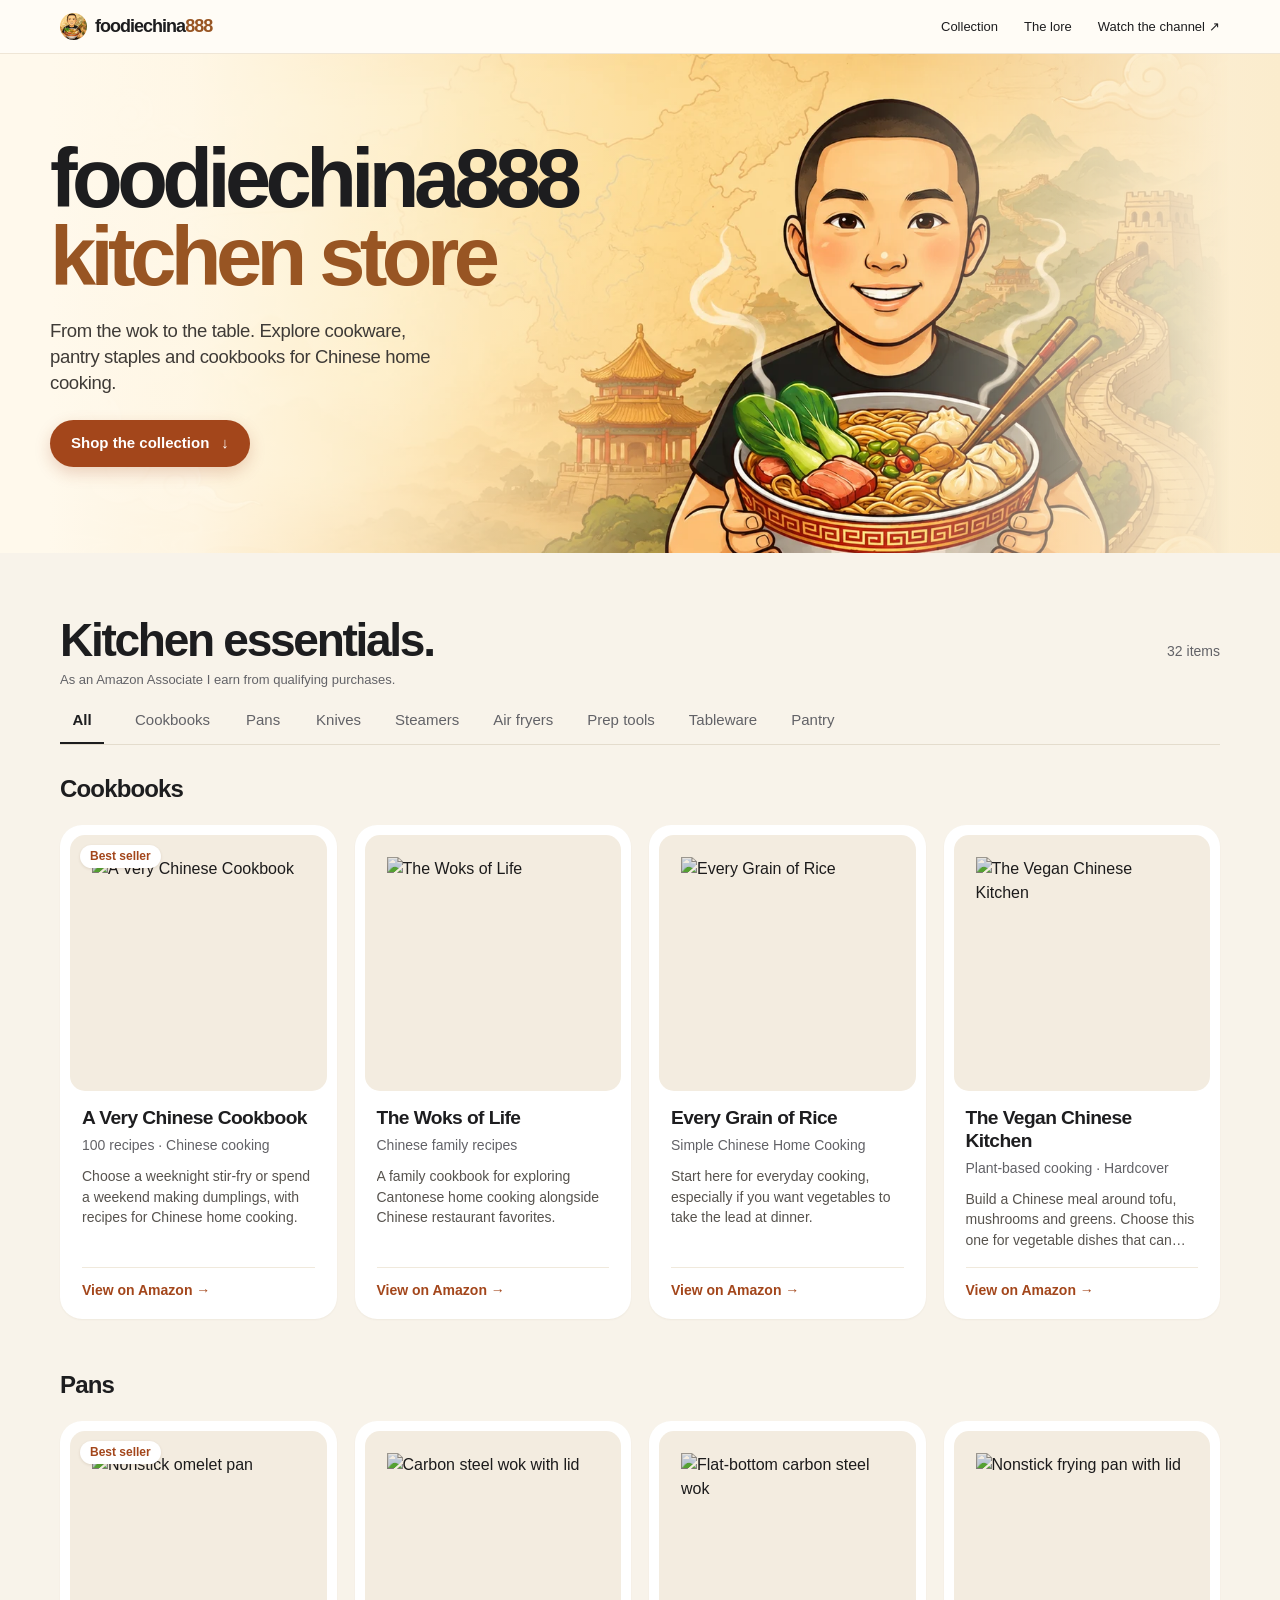
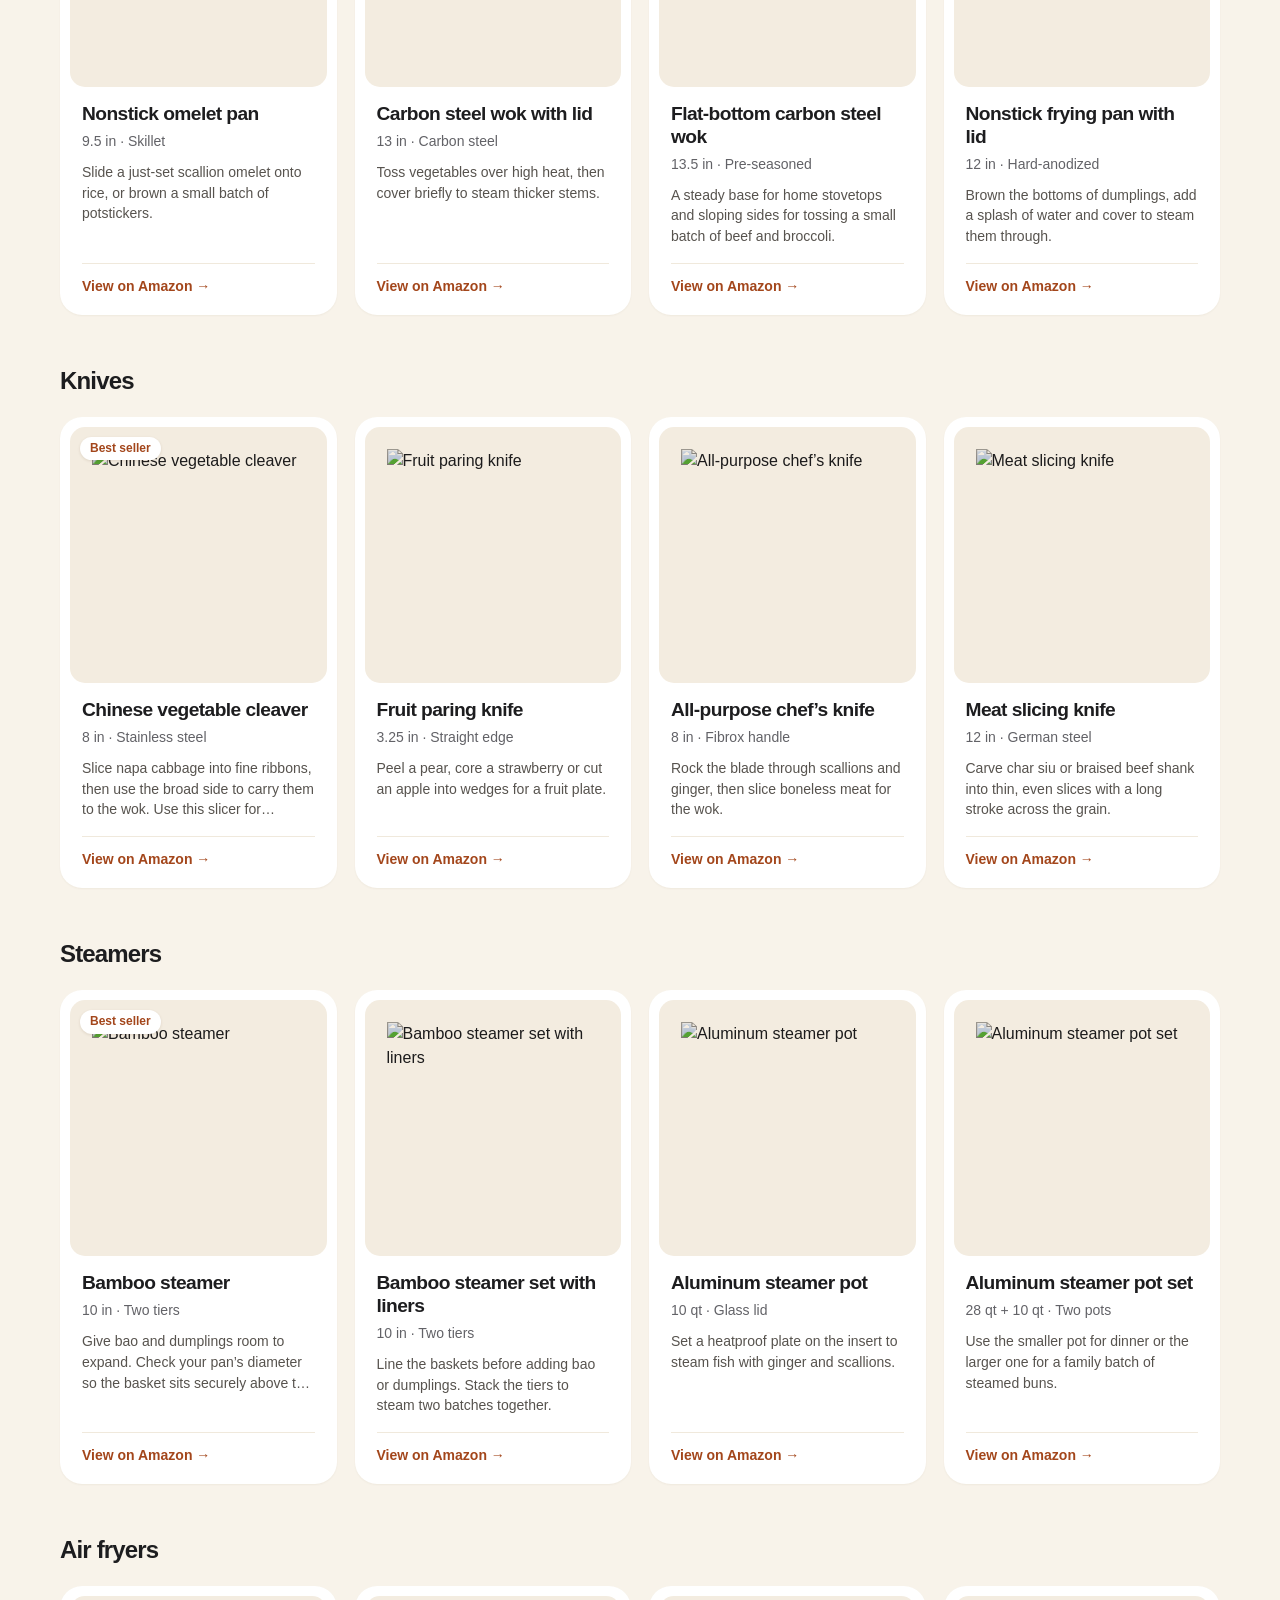
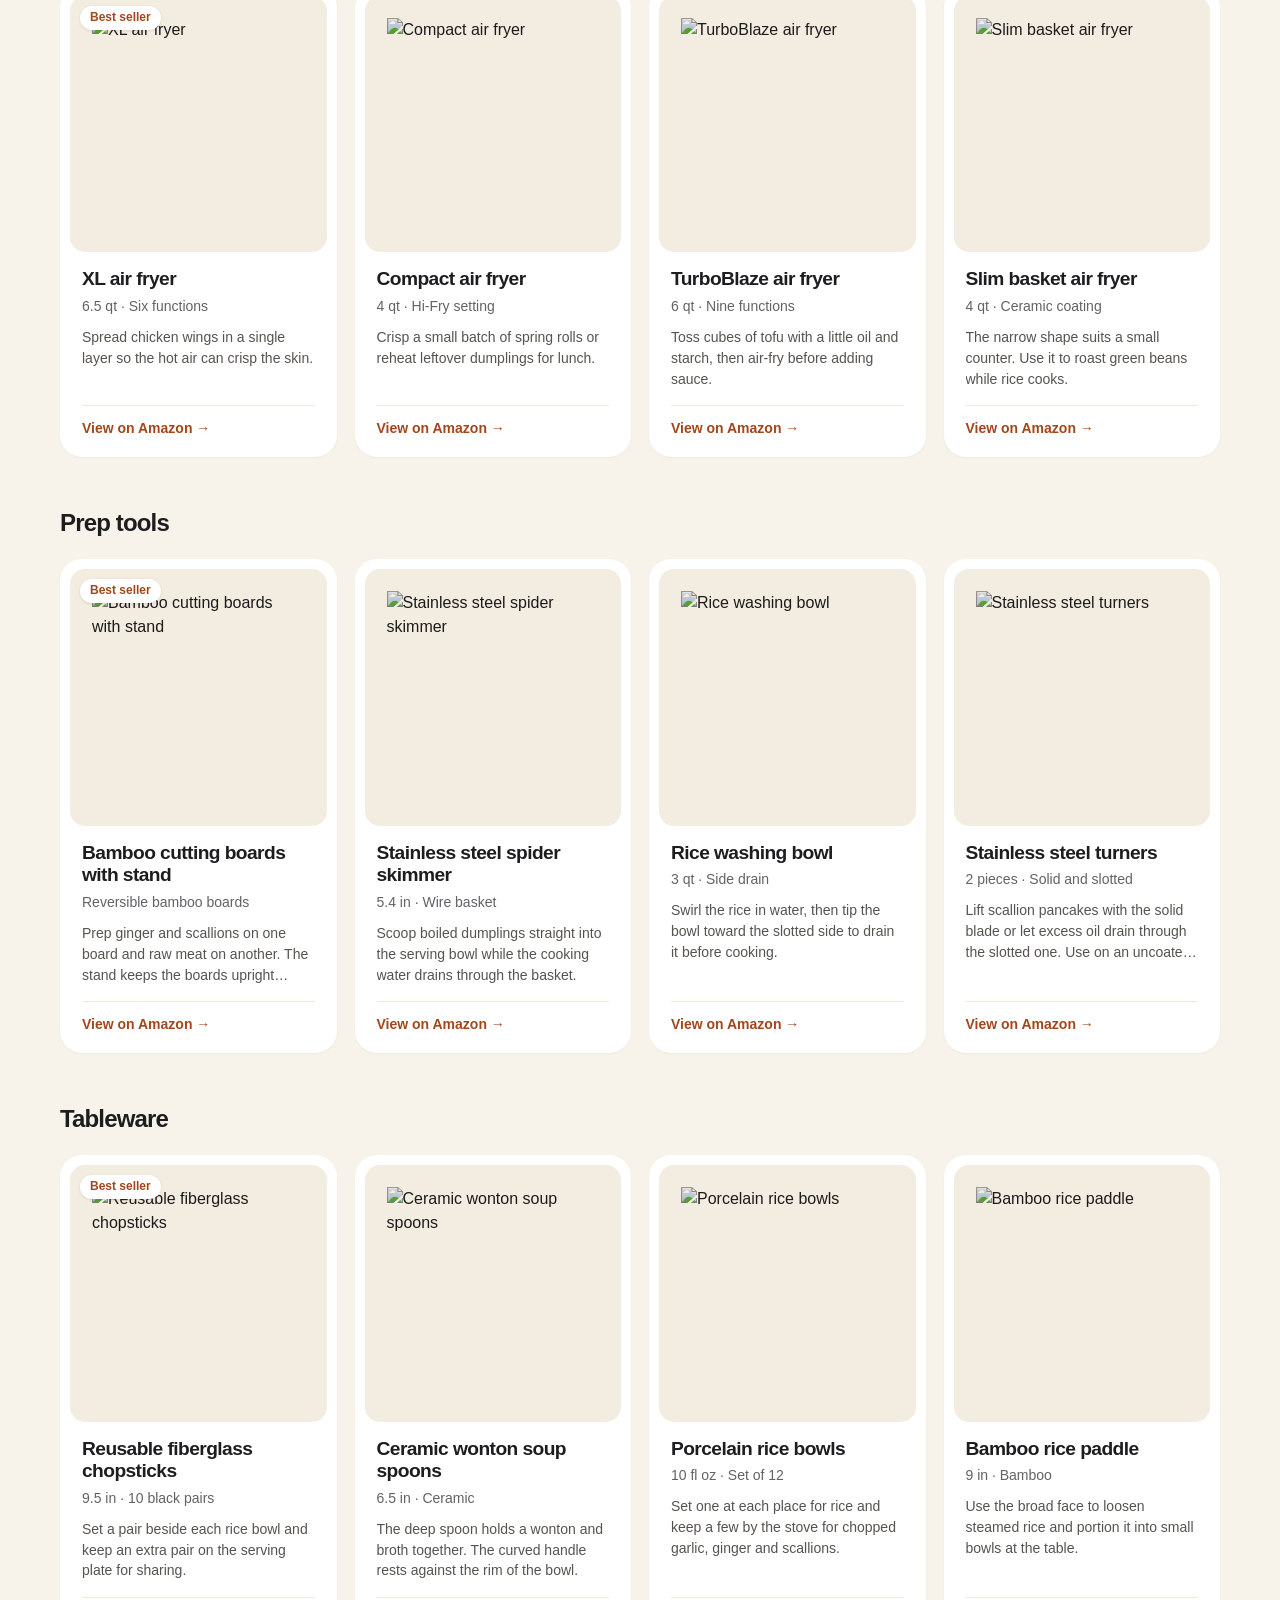
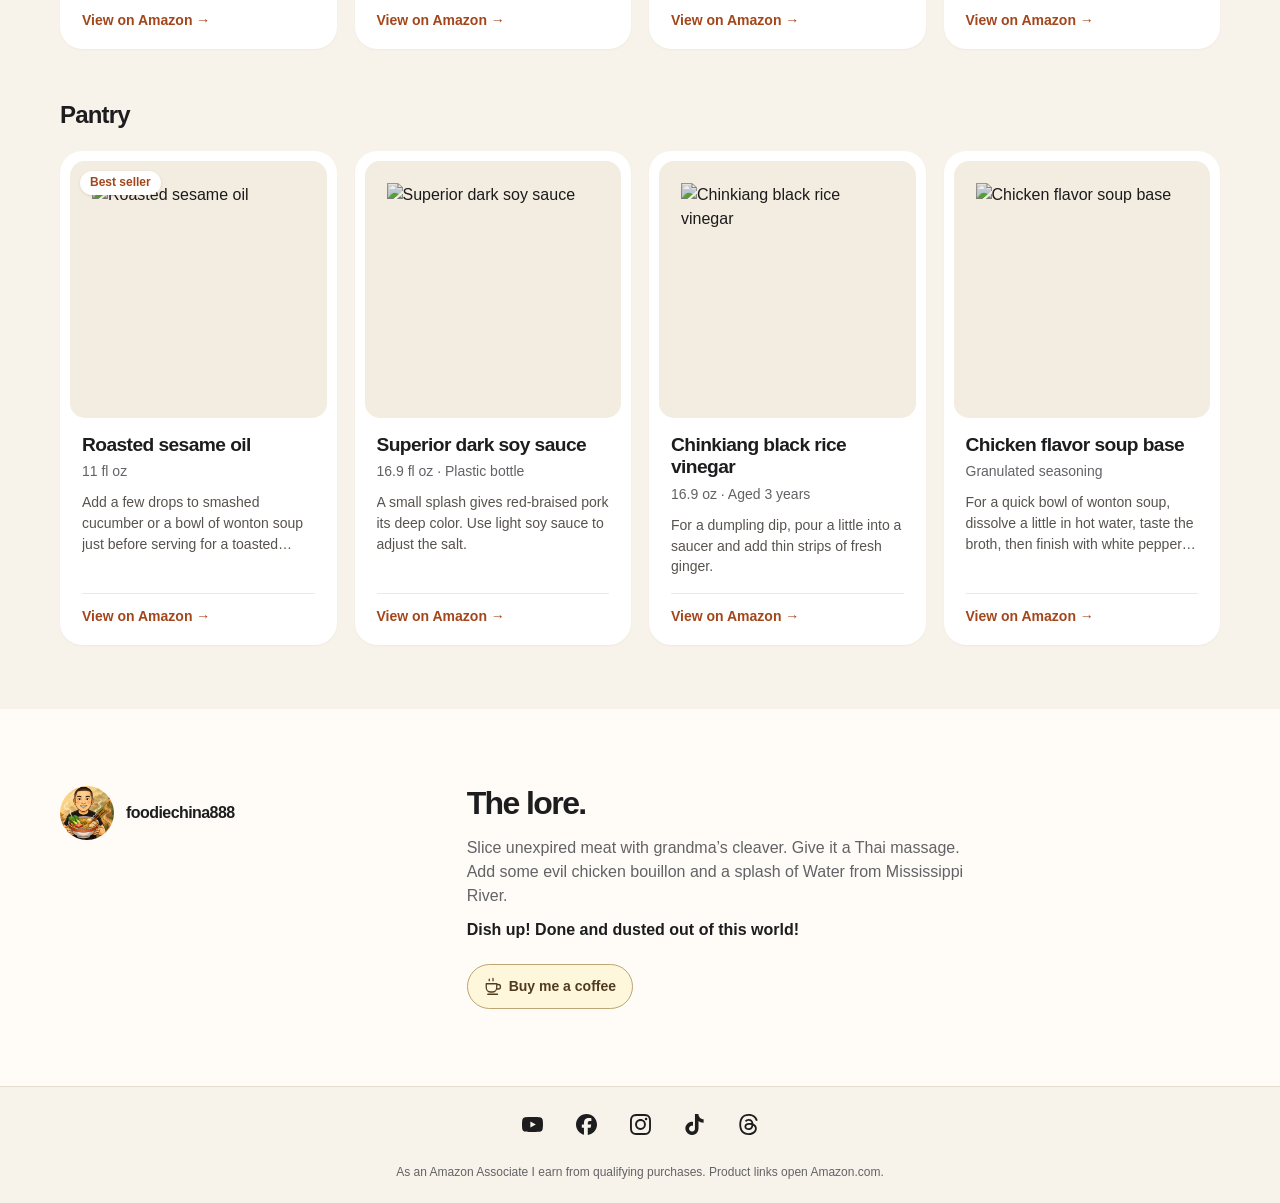
==== commit d895cea5: "Warm up the test storefront and even out product cards Warm palette and brown primary button, equal-" ====
--- a/index.html
+++ b/index.html
@@ -3,145 +3,154 @@
 <title>foodiechina888 kitchen store</title>
 <meta name="description" content="Explore foodiechina888’s selection of woks, knives, steamers, Chinese tableware, pantry staples and cookbooks on Amazon US.">
 <link rel="canonical" href="https://yiwuhire.com/"><meta property="og:title" content="foodiechina888 kitchen store"><meta property="og:description" content="Cookware, pantry staples and books for Chinese home cooking."><meta property="og:image" content="https://yiwuhire.com/kitchen/foodiechina888-hero-wide.webp"><meta property="og:url" content="https://yiwuhire.com/">
-<link rel="icon" href="kitchen/apple-touch-icon.png"><link rel="apple-touch-icon" href="kitchen/apple-touch-icon.png"><link rel="stylesheet" href="kitchen/shop.css"><script src="kitchen/shop.js" defer></script></head>
+<link rel="icon" href="kitchen/apple-touch-icon.png"><link rel="apple-touch-icon" href="kitchen/apple-touch-icon.png"><link rel="stylesheet" href="kitchen/shop.css?v=2.3.0"><script src="kitchen/shop.js?v=2.3.0" defer></script></head>
 <body><a class="skip" href="#collection">Skip to collection</a>
 <header><nav class="wrap" aria-label="Main"><a class="brand" href="./"><img src="kitchen/apple-touch-icon.png" width="30" height="30" alt="">foodiechina<span>888</span></a><div class="navlinks"><a href="#collection">Collection</a><a href="#lore">The lore</a><a class="channel" href="https://www.youtube.com/@foodiechina888">Watch the channel <span aria-hidden="true">↗</span></a></div></nav></header>
-<main><section class="hero" aria-labelledby="hero-title"><div class="hero-art"></div><div class="wrap hero-content"><div class="headline"><h1 id="hero-title">foodiechina888<br><span class="store-name">kitchen store</span></h1><p class="lead">From the wok to the table. Explore cookware, pantry staples and cookbooks for Chinese home cooking.</p><div class="hero-actions"><a class="primary" href="#collection">Shop the collection <span aria-hidden="true">↓</span></a><a id="support" class="coffee-link" href="https://www.buymeacoffee.com/foodiechina888" target="_blank" rel="noopener"><svg width="18" height="18" viewBox="0 0 24 24" fill="none" stroke="currentColor" stroke-width="1.7" stroke-linecap="round" stroke-linejoin="round" aria-hidden="true"><path d="M3 9h14v5a6 6 0 0 1-6 6H9a6 6 0 0 1-6-6zM17 10h2a3 3 0 1 1 0 6h-2M5 23h13M7 3v2m5-3v3"/></svg>Buy me a coffee</a></div></div></div></section>
+<main><section class="hero" aria-labelledby="hero-title"><div class="hero-art"></div><div class="wrap hero-content"><div class="headline"><h1 id="hero-title">foodiechina888<br><span class="store-name">kitchen store</span></h1><p class="lead">From the wok to the table. Explore cookware, pantry staples and cookbooks for Chinese home cooking.</p><div class="hero-actions"><a class="primary" href="#collection">Shop the collection <span aria-hidden="true">↓</span></a></div></div></div></section>
 <section class="collection wrap" id="collection" aria-labelledby="shop-title"><div class="section-heading"><h2 id="shop-title">Kitchen essentials.</h2><p id="count" aria-live="polite">32 items</p></div>
+<p class="disclosure">As an Amazon Associate I earn from qualifying purchases.</p>
 <div class="catalog-controls"><div id="filters" role="group" aria-label="Filter products by category" hidden><button type="button" aria-pressed="true" data-filter="All">All</button><button type="button" aria-pressed="false" data-filter="Cookbooks">Cookbooks</button><button type="button" aria-pressed="false" data-filter="Pans">Pans</button><button type="button" aria-pressed="false" data-filter="Knives">Knives</button><button type="button" aria-pressed="false" data-filter="Steamers">Steamers</button><button type="button" aria-pressed="false" data-filter="Air fryers">Air fryers</button><button type="button" aria-pressed="false" data-filter="Prep tools">Prep tools</button><button type="button" aria-pressed="false" data-filter="Tableware">Tableware</button><button type="button" aria-pressed="false" data-filter="Pantry">Pantry</button></div></div>
 <div class="grid">
+      <h3 class="group-title" data-category="Cookbooks">Cookbooks</h3>
       <a id="top-seller" class="product" data-category="Cookbooks" href="https://www.amazon.com/dp/1954210477?tag=weichaoshen-20" rel="sponsored noopener" target="_blank" aria-label="Best seller. View A Very Chinese Cookbook on Amazon (opens in a new tab)">
         <div class="studio"><img src="https://m.media-amazon.com/images/I/91MppaXXFyL._SL600_.jpg" alt="A Very Chinese Cookbook" width="300" height="180" loading="lazy" decoding="async"></div>
-        <div class="card-copy"><span class="top-seller-label">Best seller</span><h3>A Very Chinese Cookbook</h3><p class="spec">100 recipes · Chinese cooking</p><p class="use">Choose a weeknight stir-fry or spend a weekend making dumplings, with recipes for Chinese home cooking.</p></div>
+        <div class="card-copy"><span class="top-seller-label">Best seller</span><h4>A Very Chinese Cookbook</h4><p class="spec">100 recipes · Chinese cooking</p><p class="use">Choose a weeknight stir-fry or spend a weekend making dumplings, with recipes for Chinese home cooking.</p><span class="cta" aria-hidden="true">View on Amazon <span>→</span></span></div>
       </a>
       <a class="product" data-category="Cookbooks" href="https://www.amazon.com/dp/0593233891?tag=weichaoshen-20" rel="sponsored noopener" target="_blank" aria-label="View The Woks of Life on Amazon (opens in a new tab)">
         <div class="studio"><img src="https://m.media-amazon.com/images/I/91Z3KC7+usL._SL600_.jpg" alt="The Woks of Life" width="300" height="180" loading="lazy" decoding="async"></div>
-        <div class="card-copy"><h3>The Woks of Life</h3><p class="spec">Chinese family recipes</p><p class="use">A family cookbook for exploring Cantonese home cooking alongside Chinese restaurant favorites.</p></div>
+        <div class="card-copy"><h4>The Woks of Life</h4><p class="spec">Chinese family recipes</p><p class="use">A family cookbook for exploring Cantonese home cooking alongside Chinese restaurant favorites.</p><span class="cta" aria-hidden="true">View on Amazon <span>→</span></span></div>
       </a>
       <a class="product" data-category="Cookbooks" href="https://www.amazon.com/dp/0393089045?tag=weichaoshen-20" rel="sponsored noopener" target="_blank" aria-label="View Every Grain of Rice on Amazon (opens in a new tab)">
         <div class="studio"><img src="https://m.media-amazon.com/images/I/71kJDByKL7L._SL600_.jpg" alt="Every Grain of Rice" width="300" height="180" loading="lazy" decoding="async"></div>
-        <div class="card-copy"><h3>Every Grain of Rice</h3><p class="spec">Simple Chinese Home Cooking</p><p class="use">Start here for everyday cooking, especially if you want vegetables to take the lead at dinner.</p></div>
+        <div class="card-copy"><h4>Every Grain of Rice</h4><p class="spec">Simple Chinese Home Cooking</p><p class="use">Start here for everyday cooking, especially if you want vegetables to take the lead at dinner.</p><span class="cta" aria-hidden="true">View on Amazon <span>→</span></span></div>
       </a>
       <a class="product" data-category="Cookbooks" href="https://www.amazon.com/dp/0593139704?tag=weichaoshen-20" rel="sponsored noopener" target="_blank" aria-label="View The Vegan Chinese Kitchen on Amazon (opens in a new tab)">
         <div class="studio"><img src="https://m.media-amazon.com/images/I/91F26AFHdaL._SL600_.jpg" alt="The Vegan Chinese Kitchen" width="300" height="180" loading="lazy" decoding="async"></div>
-        <div class="card-copy"><h3>The Vegan Chinese Kitchen</h3><p class="spec">Plant-based cooking · Hardcover</p><p class="use">Build a Chinese meal around tofu, mushrooms and greens. Choose this one for vegetable dishes that can carry the whole table.</p></div>
+        <div class="card-copy"><h4>The Vegan Chinese Kitchen</h4><p class="spec">Plant-based cooking · Hardcover</p><p class="use">Build a Chinese meal around tofu, mushrooms and greens. Choose this one for vegetable dishes that can carry the whole table.</p><span class="cta" aria-hidden="true">View on Amazon <span>→</span></span></div>
       </a>
+      <h3 class="group-title" data-category="Pans">Pans</h3>
       <a class="product" data-category="Pans" href="https://www.amazon.com/dp/B086PHS2V8?tag=weichaoshen-20" rel="sponsored noopener" target="_blank" aria-label="Best seller. View Nonstick omelet pan on Amazon (opens in a new tab)">
         <div class="studio"><img src="https://m.media-amazon.com/images/I/61b-tqU2xoL._SL600_.jpg" alt="Nonstick omelet pan" width="300" height="180" loading="lazy" decoding="async"></div>
-        <div class="card-copy"><span class="top-seller-label">Best seller</span><h3>Nonstick omelet pan</h3><p class="spec">9.5 in · Skillet</p><p class="use">Slide a just-set scallion omelet onto rice, or brown a small batch of potstickers.</p></div>
+        <div class="card-copy"><span class="top-seller-label">Best seller</span><h4>Nonstick omelet pan</h4><p class="spec">9.5 in · Skillet</p><p class="use">Slide a just-set scallion omelet onto rice, or brown a small batch of potstickers.</p><span class="cta" aria-hidden="true">View on Amazon <span>→</span></span></div>
       </a>
       <a class="product" data-category="Pans" href="https://www.amazon.com/dp/B0CWS6XHJJ?tag=weichaoshen-20" rel="sponsored noopener" target="_blank" aria-label="View Carbon steel wok with lid on Amazon (opens in a new tab)">
         <div class="studio"><img src="https://m.media-amazon.com/images/I/91G1J7JMeYL._SL600_.jpg" alt="Carbon steel wok with lid" width="300" height="180" loading="lazy" decoding="async"></div>
-        <div class="card-copy"><h3>Carbon steel wok with lid</h3><p class="spec">13 in · Carbon steel</p><p class="use">Toss vegetables over high heat, then cover briefly to steam thicker stems.</p></div>
+        <div class="card-copy"><h4>Carbon steel wok with lid</h4><p class="spec">13 in · Carbon steel</p><p class="use">Toss vegetables over high heat, then cover briefly to steam thicker stems.</p><span class="cta" aria-hidden="true">View on Amazon <span>→</span></span></div>
       </a>
       <a class="product" data-category="Pans" href="https://www.amazon.com/dp/B084DQYNNM?tag=weichaoshen-20" rel="sponsored noopener" target="_blank" aria-label="View Flat-bottom carbon steel wok on Amazon (opens in a new tab)">
         <div class="studio"><img src="https://m.media-amazon.com/images/I/61XsTwS35UL._SL600_.jpg" alt="Flat-bottom carbon steel wok" width="300" height="180" loading="lazy" decoding="async"></div>
-        <div class="card-copy"><h3>Flat-bottom carbon steel wok</h3><p class="spec">13.5 in · Pre-seasoned</p><p class="use">A steady base for home stovetops and sloping sides for tossing a small batch of beef and broccoli.</p></div>
+        <div class="card-copy"><h4>Flat-bottom carbon steel wok</h4><p class="spec">13.5 in · Pre-seasoned</p><p class="use">A steady base for home stovetops and sloping sides for tossing a small batch of beef and broccoli.</p><span class="cta" aria-hidden="true">View on Amazon <span>→</span></span></div>
       </a>
       <a class="product" data-category="Pans" href="https://www.amazon.com/dp/B00EXLOVU2?tag=weichaoshen-20" rel="sponsored noopener" target="_blank" aria-label="View Nonstick frying pan with lid on Amazon (opens in a new tab)">
         <div class="studio"><img src="https://m.media-amazon.com/images/I/71Rmusln00L._SL600_.jpg" alt="Nonstick frying pan with lid" width="300" height="180" loading="lazy" decoding="async"></div>
-        <div class="card-copy"><h3>Nonstick frying pan with lid</h3><p class="spec">12 in · Hard-anodized</p><p class="use">Brown the bottoms of dumplings, add a splash of water and cover to steam them through.</p></div>
+        <div class="card-copy"><h4>Nonstick frying pan with lid</h4><p class="spec">12 in · Hard-anodized</p><p class="use">Brown the bottoms of dumplings, add a splash of water and cover to steam them through.</p><span class="cta" aria-hidden="true">View on Amazon <span>→</span></span></div>
       </a>
+      <h3 class="group-title" data-category="Knives">Knives</h3>
       <a class="product" data-category="Knives" href="https://www.amazon.com/dp/B07QF7ZXQ8?tag=weichaoshen-20" rel="sponsored noopener" target="_blank" aria-label="Best seller. View Chinese vegetable cleaver on Amazon (opens in a new tab)">
         <div class="studio"><img src="https://m.media-amazon.com/images/I/61pmc1duJeL._SL600_.jpg" alt="Chinese vegetable cleaver" width="300" height="180" loading="lazy" decoding="async"></div>
-        <div class="card-copy"><span class="top-seller-label">Best seller</span><h3>Chinese vegetable cleaver</h3><p class="spec">8 in · Stainless steel</p><p class="use">Slice napa cabbage into fine ribbons, then use the broad side to carry them to the wok. Use this slicer for boneless prep.</p></div>
+        <div class="card-copy"><span class="top-seller-label">Best seller</span><h4>Chinese vegetable cleaver</h4><p class="spec">8 in · Stainless steel</p><p class="use">Slice napa cabbage into fine ribbons, then use the broad side to carry them to the wok. Use this slicer for boneless prep.</p><span class="cta" aria-hidden="true">View on Amazon <span>→</span></span></div>
       </a>
       <a class="product" data-category="Knives" href="https://www.amazon.com/dp/B0061SWLKW?tag=weichaoshen-20" rel="sponsored noopener" target="_blank" aria-label="View Fruit paring knife on Amazon (opens in a new tab)">
         <div class="studio"><img src="https://m.media-amazon.com/images/I/618o9dLyEYL._SL600_.jpg" alt="Fruit paring knife" width="300" height="180" loading="lazy" decoding="async"></div>
-        <div class="card-copy"><h3>Fruit paring knife</h3><p class="spec">3.25 in · Straight edge</p><p class="use">Peel a pear, core a strawberry or cut an apple into wedges for a fruit plate.</p></div>
+        <div class="card-copy"><h4>Fruit paring knife</h4><p class="spec">3.25 in · Straight edge</p><p class="use">Peel a pear, core a strawberry or cut an apple into wedges for a fruit plate.</p><span class="cta" aria-hidden="true">View on Amazon <span>→</span></span></div>
       </a>
       <a class="product" data-category="Knives" href="https://www.amazon.com/dp/B008M5U1C2?tag=weichaoshen-20" rel="sponsored noopener" target="_blank" aria-label="View All-purpose chef’s knife on Amazon (opens in a new tab)">
         <div class="studio"><img src="https://m.media-amazon.com/images/I/41Xx3Xy7NhL._SL600_.jpg" alt="All-purpose chef’s knife" width="300" height="180" loading="lazy" decoding="async"></div>
-        <div class="card-copy"><h3>All-purpose chef’s knife</h3><p class="spec">8 in · Fibrox handle</p><p class="use">Rock the blade through scallions and ginger, then slice boneless meat for the wok.</p></div>
+        <div class="card-copy"><h4>All-purpose chef’s knife</h4><p class="spec">8 in · Fibrox handle</p><p class="use">Rock the blade through scallions and ginger, then slice boneless meat for the wok.</p><span class="cta" aria-hidden="true">View on Amazon <span>→</span></span></div>
       </a>
       <a class="product" data-category="Knives" href="https://www.amazon.com/dp/B07VLW8677?tag=weichaoshen-20" rel="sponsored noopener" target="_blank" aria-label="View Meat slicing knife on Amazon (opens in a new tab)">
         <div class="studio"><img src="https://m.media-amazon.com/images/I/81bV4GT5Y8L._SL600_.jpg" alt="Meat slicing knife" width="300" height="180" loading="lazy" decoding="async"></div>
-        <div class="card-copy"><h3>Meat slicing knife</h3><p class="spec">12 in · German steel</p><p class="use">Carve char siu or braised beef shank into thin, even slices with a long stroke across the grain.</p></div>
+        <div class="card-copy"><h4>Meat slicing knife</h4><p class="spec">12 in · German steel</p><p class="use">Carve char siu or braised beef shank into thin, even slices with a long stroke across the grain.</p><span class="cta" aria-hidden="true">View on Amazon <span>→</span></span></div>
       </a>
+      <h3 class="group-title" data-category="Steamers">Steamers</h3>
       <a class="product" data-category="Steamers" href="https://www.amazon.com/dp/B0001VQIYU?tag=weichaoshen-20" rel="sponsored noopener" target="_blank" aria-label="Best seller. View Bamboo steamer on Amazon (opens in a new tab)">
         <div class="studio"><img src="https://m.media-amazon.com/images/I/61I71mz20PL._SL600_.jpg" alt="Bamboo steamer" width="300" height="180" loading="lazy" decoding="async"></div>
-        <div class="card-copy"><span class="top-seller-label">Best seller</span><h3>Bamboo steamer</h3><p class="spec">10 in · Two tiers</p><p class="use">Give bao and dumplings room to expand. Check your pan’s diameter so the basket sits securely above the water.</p></div>
+        <div class="card-copy"><span class="top-seller-label">Best seller</span><h4>Bamboo steamer</h4><p class="spec">10 in · Two tiers</p><p class="use">Give bao and dumplings room to expand. Check your pan’s diameter so the basket sits securely above the water.</p><span class="cta" aria-hidden="true">View on Amazon <span>→</span></span></div>
       </a>
       <a class="product" data-category="Steamers" href="https://www.amazon.com/dp/B08B39WLZ7?tag=weichaoshen-20" rel="sponsored noopener" target="_blank" aria-label="View Bamboo steamer set with liners on Amazon (opens in a new tab)">
         <div class="studio"><img src="https://m.media-amazon.com/images/I/71l-PTWoEqL._SL600_.jpg" alt="Bamboo steamer set with liners" width="300" height="180" loading="lazy" decoding="async"></div>
-        <div class="card-copy"><h3>Bamboo steamer set with liners</h3><p class="spec">10 in · Two tiers</p><p class="use">Line the baskets before adding bao or dumplings. Stack the tiers to steam two batches together.</p></div>
+        <div class="card-copy"><h4>Bamboo steamer set with liners</h4><p class="spec">10 in · Two tiers</p><p class="use">Line the baskets before adding bao or dumplings. Stack the tiers to steam two batches together.</p><span class="cta" aria-hidden="true">View on Amazon <span>→</span></span></div>
       </a>
       <a class="product" data-category="Steamers" href="https://www.amazon.com/dp/B00MHP4GWO?tag=weichaoshen-20" rel="sponsored noopener" target="_blank" aria-label="View Aluminum steamer pot on Amazon (opens in a new tab)">
         <div class="studio"><img src="https://m.media-amazon.com/images/I/61-TdsJ8tlL._SL600_.jpg" alt="Aluminum steamer pot" width="300" height="180" loading="lazy" decoding="async"></div>
-        <div class="card-copy"><h3>Aluminum steamer pot</h3><p class="spec">10 qt · Glass lid</p><p class="use">Set a heatproof plate on the insert to steam fish with ginger and scallions.</p></div>
+        <div class="card-copy"><h4>Aluminum steamer pot</h4><p class="spec">10 qt · Glass lid</p><p class="use">Set a heatproof plate on the insert to steam fish with ginger and scallions.</p><span class="cta" aria-hidden="true">View on Amazon <span>→</span></span></div>
       </a>
       <a class="product" data-category="Steamers" href="https://www.amazon.com/dp/B0BFJLLTPP?tag=weichaoshen-20" rel="sponsored noopener" target="_blank" aria-label="View Aluminum steamer pot set on Amazon (opens in a new tab)">
         <div class="studio"><img src="https://m.media-amazon.com/images/I/71tUwtrD8ML._SL600_.jpg" alt="Aluminum steamer pot set" width="300" height="180" loading="lazy" decoding="async"></div>
-        <div class="card-copy"><h3>Aluminum steamer pot set</h3><p class="spec">28 qt + 10 qt · Two pots</p><p class="use">Use the smaller pot for dinner or the larger one for a family batch of steamed buns.</p></div>
+        <div class="card-copy"><h4>Aluminum steamer pot set</h4><p class="spec">28 qt + 10 qt · Two pots</p><p class="use">Use the smaller pot for dinner or the larger one for a family batch of steamed buns.</p><span class="cta" aria-hidden="true">View on Amazon <span>→</span></span></div>
       </a>
+      <h3 class="group-title" data-category="Air fryers">Air fryers</h3>
       <a class="product" data-category="Air fryers" href="https://www.amazon.com/dp/B0CS3V8M9H?tag=weichaoshen-20" rel="sponsored noopener" target="_blank" aria-label="Best seller. View XL air fryer on Amazon (opens in a new tab)">
         <div class="studio"><img src="https://m.media-amazon.com/images/I/61TH-Ig6i-L._SL600_.jpg" alt="XL air fryer" width="300" height="180" loading="lazy" decoding="async"></div>
-        <div class="card-copy"><span class="top-seller-label">Best seller</span><h3>XL air fryer</h3><p class="spec">6.5 qt · Six functions</p><p class="use">Spread chicken wings in a single layer so the hot air can crisp the skin.</p></div>
+        <div class="card-copy"><span class="top-seller-label">Best seller</span><h4>XL air fryer</h4><p class="spec">6.5 qt · Six functions</p><p class="use">Spread chicken wings in a single layer so the hot air can crisp the skin.</p><span class="cta" aria-hidden="true">View on Amazon <span>→</span></span></div>
       </a>
       <a class="product" data-category="Air fryers" href="https://www.amazon.com/dp/B0CNY1F31S?tag=weichaoshen-20" rel="sponsored noopener" target="_blank" aria-label="View Compact air fryer on Amazon (opens in a new tab)">
         <div class="studio"><img src="https://m.media-amazon.com/images/I/71Ld+1SBc5L._SL600_.jpg" alt="Compact air fryer" width="300" height="180" loading="lazy" decoding="async"></div>
-        <div class="card-copy"><h3>Compact air fryer</h3><p class="spec">4 qt · Hi-Fry setting</p><p class="use">Crisp a small batch of spring rolls or reheat leftover dumplings for lunch.</p></div>
+        <div class="card-copy"><h4>Compact air fryer</h4><p class="spec">4 qt · Hi-Fry setting</p><p class="use">Crisp a small batch of spring rolls or reheat leftover dumplings for lunch.</p><span class="cta" aria-hidden="true">View on Amazon <span>→</span></span></div>
       </a>
       <a class="product" data-category="Air fryers" href="https://www.amazon.com/dp/B0C33CHG99?tag=weichaoshen-20" rel="sponsored noopener" target="_blank" aria-label="View TurboBlaze air fryer on Amazon (opens in a new tab)">
         <div class="studio"><img src="https://m.media-amazon.com/images/I/81H3kLVolPL._SL600_.jpg" alt="TurboBlaze air fryer" width="300" height="180" loading="lazy" decoding="async"></div>
-        <div class="card-copy"><h3>TurboBlaze air fryer</h3><p class="spec">6 qt · Nine functions</p><p class="use">Toss cubes of tofu with a little oil and starch, then air-fry before adding sauce.</p></div>
+        <div class="card-copy"><h4>TurboBlaze air fryer</h4><p class="spec">6 qt · Nine functions</p><p class="use">Toss cubes of tofu with a little oil and starch, then air-fry before adding sauce.</p><span class="cta" aria-hidden="true">View on Amazon <span>→</span></span></div>
       </a>
       <a class="product" data-category="Air fryers" href="https://www.amazon.com/dp/B0CYJDVT31?tag=weichaoshen-20" rel="sponsored noopener" target="_blank" aria-label="View Slim basket air fryer on Amazon (opens in a new tab)">
         <div class="studio"><img src="https://m.media-amazon.com/images/I/61w9+nXxwlL._SL600_.jpg" alt="Slim basket air fryer" width="300" height="180" loading="lazy" decoding="async"></div>
-        <div class="card-copy"><h3>Slim basket air fryer</h3><p class="spec">4 qt · Ceramic coating</p><p class="use">The narrow shape suits a small counter. Use it to roast green beans while rice cooks.</p></div>
+        <div class="card-copy"><h4>Slim basket air fryer</h4><p class="spec">4 qt · Ceramic coating</p><p class="use">The narrow shape suits a small counter. Use it to roast green beans while rice cooks.</p><span class="cta" aria-hidden="true">View on Amazon <span>→</span></span></div>
       </a>
+      <h3 class="group-title" data-category="Prep tools">Prep tools</h3>
       <a class="product" data-category="Prep tools" href="https://www.amazon.com/dp/B0FH6YL3XC?tag=weichaoshen-20" rel="sponsored noopener" target="_blank" aria-label="Best seller. View Bamboo cutting boards with stand on Amazon (opens in a new tab)">
         <div class="studio"><img src="https://m.media-amazon.com/images/I/91xky+JYmZL._SL600_.jpg" alt="Bamboo cutting boards with stand" width="300" height="180" loading="lazy" decoding="async"></div>
-        <div class="card-copy"><span class="top-seller-label">Best seller</span><h3>Bamboo cutting boards with stand</h3><p class="spec">Reversible bamboo boards</p><p class="use">Prep ginger and scallions on one board and raw meat on another. The stand keeps the boards upright between meals.</p></div>
+        <div class="card-copy"><span class="top-seller-label">Best seller</span><h4>Bamboo cutting boards with stand</h4><p class="spec">Reversible bamboo boards</p><p class="use">Prep ginger and scallions on one board and raw meat on another. The stand keeps the boards upright between meals.</p><span class="cta" aria-hidden="true">View on Amazon <span>→</span></span></div>
       </a>
       <a class="product" data-category="Prep tools" href="https://www.amazon.com/dp/B071D8R93Y?tag=weichaoshen-20" rel="sponsored noopener" target="_blank" aria-label="View Stainless steel spider skimmer on Amazon (opens in a new tab)">
         <div class="studio"><img src="https://m.media-amazon.com/images/I/71tYmHz-YDL._SL600_.jpg" alt="Stainless steel spider skimmer" width="300" height="180" loading="lazy" decoding="async"></div>
-        <div class="card-copy"><h3>Stainless steel spider skimmer</h3><p class="spec">5.4 in · Wire basket</p><p class="use">Scoop boiled dumplings straight into the serving bowl while the cooking water drains through the basket.</p></div>
+        <div class="card-copy"><h4>Stainless steel spider skimmer</h4><p class="spec">5.4 in · Wire basket</p><p class="use">Scoop boiled dumplings straight into the serving bowl while the cooking water drains through the basket.</p><span class="cta" aria-hidden="true">View on Amazon <span>→</span></span></div>
       </a>
       <a class="product" data-category="Prep tools" href="https://www.amazon.com/dp/B01DF4L5OC?tag=weichaoshen-20" rel="sponsored noopener" target="_blank" aria-label="View Rice washing bowl on Amazon (opens in a new tab)">
         <div class="studio"><img src="https://m.media-amazon.com/images/I/71e+ivOlQmL._SL600_.jpg" alt="Rice washing bowl" width="300" height="180" loading="lazy" decoding="async"></div>
-        <div class="card-copy"><h3>Rice washing bowl</h3><p class="spec">3 qt · Side drain</p><p class="use">Swirl the rice in water, then tip the bowl toward the slotted side to drain it before cooking.</p></div>
+        <div class="card-copy"><h4>Rice washing bowl</h4><p class="spec">3 qt · Side drain</p><p class="use">Swirl the rice in water, then tip the bowl toward the slotted side to drain it before cooking.</p><span class="cta" aria-hidden="true">View on Amazon <span>→</span></span></div>
       </a>
       <a class="product" data-category="Prep tools" href="https://www.amazon.com/dp/B0GJ5CXFTB?tag=weichaoshen-20" rel="sponsored noopener" target="_blank" aria-label="View Stainless steel turners on Amazon (opens in a new tab)">
         <div class="studio"><img src="https://m.media-amazon.com/images/I/71N5iyl5OjL._SL600_.jpg" alt="Stainless steel turners" width="300" height="180" loading="lazy" decoding="async"></div>
-        <div class="card-copy"><h3>Stainless steel turners</h3><p class="spec">2 pieces · Solid and slotted</p><p class="use">Lift scallion pancakes with the solid blade or let excess oil drain through the slotted one. Use on an uncoated pan.</p></div>
+        <div class="card-copy"><h4>Stainless steel turners</h4><p class="spec">2 pieces · Solid and slotted</p><p class="use">Lift scallion pancakes with the solid blade or let excess oil drain through the slotted one. Use on an uncoated pan.</p><span class="cta" aria-hidden="true">View on Amazon <span>→</span></span></div>
       </a>
+      <h3 class="group-title" data-category="Tableware">Tableware</h3>
       <a class="product" data-category="Tableware" href="https://www.amazon.com/dp/B07JRGRRBX?tag=weichaoshen-20" rel="sponsored noopener" target="_blank" aria-label="Best seller. View Reusable fiberglass chopsticks on Amazon (opens in a new tab)">
         <div class="studio"><img src="https://m.media-amazon.com/images/I/61MoqADBaHL._SL600_.jpg" alt="Reusable fiberglass chopsticks" width="300" height="180" loading="lazy" decoding="async"></div>
-        <div class="card-copy"><span class="top-seller-label">Best seller</span><h3>Reusable fiberglass chopsticks</h3><p class="spec">9.5 in · 10 black pairs</p><p class="use">Set a pair beside each rice bowl and keep an extra pair on the serving plate for sharing.</p></div>
+        <div class="card-copy"><span class="top-seller-label">Best seller</span><h4>Reusable fiberglass chopsticks</h4><p class="spec">9.5 in · 10 black pairs</p><p class="use">Set a pair beside each rice bowl and keep an extra pair on the serving plate for sharing.</p><span class="cta" aria-hidden="true">View on Amazon <span>→</span></span></div>
       </a>
       <a class="product" data-category="Tableware" href="https://www.amazon.com/dp/B0CB63FRP8?tag=weichaoshen-20" rel="sponsored noopener" target="_blank" aria-label="View Ceramic wonton soup spoons on Amazon (opens in a new tab)">
         <div class="studio"><img src="https://m.media-amazon.com/images/I/811l41Gf7eL._SL600_.jpg" alt="Ceramic wonton soup spoons" width="300" height="180" loading="lazy" decoding="async"></div>
-        <div class="card-copy"><h3>Ceramic wonton soup spoons</h3><p class="spec">6.5 in · Ceramic</p><p class="use">The deep spoon holds a wonton and broth together. The curved handle rests against the rim of the bowl.</p></div>
+        <div class="card-copy"><h4>Ceramic wonton soup spoons</h4><p class="spec">6.5 in · Ceramic</p><p class="use">The deep spoon holds a wonton and broth together. The curved handle rests against the rim of the bowl.</p><span class="cta" aria-hidden="true">View on Amazon <span>→</span></span></div>
       </a>
       <a class="product" data-category="Tableware" href="https://www.amazon.com/dp/B07WG7C887?tag=weichaoshen-20" rel="sponsored noopener" target="_blank" aria-label="View Porcelain rice bowls on Amazon (opens in a new tab)">
         <div class="studio"><img src="https://m.media-amazon.com/images/I/61ugcGMBFLL._SL600_.jpg" alt="Porcelain rice bowls" width="300" height="180" loading="lazy" decoding="async"></div>
-        <div class="card-copy"><h3>Porcelain rice bowls</h3><p class="spec">10 fl oz · Set of 12</p><p class="use">Set one at each place for rice and keep a few by the stove for chopped garlic, ginger and scallions.</p></div>
+        <div class="card-copy"><h4>Porcelain rice bowls</h4><p class="spec">10 fl oz · Set of 12</p><p class="use">Set one at each place for rice and keep a few by the stove for chopped garlic, ginger and scallions.</p><span class="cta" aria-hidden="true">View on Amazon <span>→</span></span></div>
       </a>
       <a class="product" data-category="Tableware" href="https://www.amazon.com/dp/B000UF0L18?tag=weichaoshen-20" rel="sponsored noopener" target="_blank" aria-label="View Bamboo rice paddle on Amazon (opens in a new tab)">
         <div class="studio"><img src="https://m.media-amazon.com/images/I/61hS0iENc8L._SL600_.jpg" alt="Bamboo rice paddle" width="300" height="180" loading="lazy" decoding="async"></div>
-        <div class="card-copy"><h3>Bamboo rice paddle</h3><p class="spec">9 in · Bamboo</p><p class="use">Use the broad face to loosen steamed rice and portion it into small bowls at the table.</p></div>
+        <div class="card-copy"><h4>Bamboo rice paddle</h4><p class="spec">9 in · Bamboo</p><p class="use">Use the broad face to loosen steamed rice and portion it into small bowls at the table.</p><span class="cta" aria-hidden="true">View on Amazon <span>→</span></span></div>
       </a>
+      <h3 class="group-title" data-category="Pantry">Pantry</h3>
       <a class="product" data-category="Pantry" href="https://www.amazon.com/dp/B002HMN6SC?tag=weichaoshen-20" rel="sponsored noopener" target="_blank" aria-label="Best seller. View Roasted sesame oil on Amazon (opens in a new tab)">
         <div class="studio"><img src="https://m.media-amazon.com/images/I/41UcPu-agsL._SL600_.jpg" alt="Roasted sesame oil" width="300" height="180" loading="lazy" decoding="async"></div>
-        <div class="card-copy"><span class="top-seller-label">Best seller</span><h3>Roasted sesame oil</h3><p class="spec">11 fl oz</p><p class="use">Add a few drops to smashed cucumber or a bowl of wonton soup just before serving for a toasted aroma.</p></div>
+        <div class="card-copy"><span class="top-seller-label">Best seller</span><h4>Roasted sesame oil</h4><p class="spec">11 fl oz</p><p class="use">Add a few drops to smashed cucumber or a bowl of wonton soup just before serving for a toasted aroma.</p><span class="cta" aria-hidden="true">View on Amazon <span>→</span></span></div>
       </a>
       <a class="product" data-category="Pantry" href="https://www.amazon.com/dp/B01I4CVE8C?tag=weichaoshen-20" rel="sponsored noopener" target="_blank" aria-label="View Superior dark soy sauce on Amazon (opens in a new tab)">
         <div class="studio"><img src="https://m.media-amazon.com/images/I/71HJYXJ+O6L._SL600_.jpg" alt="Superior dark soy sauce" width="300" height="180" loading="lazy" decoding="async"></div>
-        <div class="card-copy"><h3>Superior dark soy sauce</h3><p class="spec">16.9 fl oz · Plastic bottle</p><p class="use">A small splash gives red-braised pork its deep color. Use light soy sauce to adjust the salt.</p></div>
+        <div class="card-copy"><h4>Superior dark soy sauce</h4><p class="spec">16.9 fl oz · Plastic bottle</p><p class="use">A small splash gives red-braised pork its deep color. Use light soy sauce to adjust the salt.</p><span class="cta" aria-hidden="true">View on Amazon <span>→</span></span></div>
       </a>
       <a class="product" data-category="Pantry" href="https://www.amazon.com/dp/B07F7MXPWD?tag=weichaoshen-20" rel="sponsored noopener" target="_blank" aria-label="View Chinkiang black rice vinegar on Amazon (opens in a new tab)">
         <div class="studio"><img src="https://m.media-amazon.com/images/I/81wwbvtIuiL._SL600_.jpg" alt="Chinkiang black rice vinegar" width="300" height="180" loading="lazy" decoding="async"></div>
-        <div class="card-copy"><h3>Chinkiang black rice vinegar</h3><p class="spec">16.9 oz · Aged 3 years</p><p class="use">For a dumpling dip, pour a little into a saucer and add thin strips of fresh ginger.</p></div>
+        <div class="card-copy"><h4>Chinkiang black rice vinegar</h4><p class="spec">16.9 oz · Aged 3 years</p><p class="use">For a dumpling dip, pour a little into a saucer and add thin strips of fresh ginger.</p><span class="cta" aria-hidden="true">View on Amazon <span>→</span></span></div>
       </a>
       <a class="product" data-category="Pantry" href="https://www.amazon.com/dp/B007DMV732?tag=weichaoshen-20" rel="sponsored noopener" target="_blank" aria-label="View Chicken flavor soup base on Amazon (opens in a new tab)">
         <div class="studio"><img src="https://m.media-amazon.com/images/I/61tje7Z-L6L._SL600_.jpg" alt="Chicken flavor soup base" width="300" height="180" loading="lazy" decoding="async"></div>
-        <div class="card-copy"><h3>Chicken flavor soup base</h3><p class="spec">Granulated seasoning</p><p class="use">For a quick bowl of wonton soup, dissolve a little in hot water, taste the broth, then finish with white pepper and scallions.</p></div>
+        <div class="card-copy"><h4>Chicken flavor soup base</h4><p class="spec">Granulated seasoning</p><p class="use">For a quick bowl of wonton soup, dissolve a little in hot water, taste the broth, then finish with white pepper and scallions.</p><span class="cta" aria-hidden="true">View on Amazon <span>→</span></span></div>
       </a>
     </div></section>
 <section id="lore" class="selection wrap"><div class="signature"><img src="kitchen/apple-touch-icon.png" width="54" height="54" alt=""><b>foodiechina888</b></div><div id="selection"><h2>The lore.</h2>
 <p>Slice unexpired meat with grandma’s cleaver. Give it a Thai massage. Add some evil chicken bouillon and a splash of Water from Mississippi River.</p>
-<p class="sign-off">Dish up! Done and dusted out of this world!</p></div></section></main>
+<p class="sign-off">Dish up! Done and dusted out of this world!</p><a id="support" class="coffee-link" href="https://www.buymeacoffee.com/foodiechina888" target="_blank" rel="noopener"><svg width="18" height="18" viewBox="0 0 24 24" fill="none" stroke="currentColor" stroke-width="1.7" stroke-linecap="round" stroke-linejoin="round" aria-hidden="true"><path d="M3 9h14v5a6 6 0 0 1-6 6H9a6 6 0 0 1-6-6zM17 10h2a3 3 0 1 1 0 6h-2M5 23h13M7 3v2m5-3v3"/></svg>Buy me a coffee</a></div></section></main>
 <footer>
   <nav class="socials wrap" aria-label="Social media">
     <a href="https://www.youtube.com/@foodiechina888" aria-label="foodiechina888 on YouTube" title="YouTube"><svg viewBox="0 0 24 24" aria-hidden="true" focusable="false"><path d="M23.498 6.186a3.016 3.016 0 0 0-2.122-2.136C19.505 3.545 12 3.545 12 3.545s-7.505 0-9.377.505A3.017 3.017 0 0 0 .502 6.186C0 8.07 0 12 0 12s0 3.93.502 5.814a3.016 3.016 0 0 0 2.122 2.136c1.871.505 9.376.505 9.376.505s7.505 0 9.377-.505a3.015 3.015 0 0 0 2.122-2.136C24 15.93 24 12 24 12s0-3.93-.502-5.814zM9.545 15.568V8.432L15.818 12l-6.273 3.568z"/></svg></a>
@@ -150,4 +159,5 @@
     <a href="https://www.tiktok.com/@foodiechina888" aria-label="foodiechina888 on TikTok" title="TikTok"><svg viewBox="0 0 24 24" aria-hidden="true" focusable="false"><path d="M12.525.02c1.31-.02 2.61-.01 3.91-.02.08 1.53.63 3.09 1.75 4.17 1.12 1.11 2.7 1.62 4.24 1.79v4.03c-1.44-.05-2.89-.35-4.2-.97-.57-.26-1.1-.59-1.62-.93-.01 2.92.01 5.84-.02 8.75-.08 1.4-.54 2.79-1.35 3.94-1.31 1.92-3.58 3.17-5.91 3.21-1.43.08-2.86-.31-4.08-1.03-2.02-1.19-3.44-3.37-3.65-5.71-.02-.5-.03-1-.01-1.49.18-1.9 1.12-3.72 2.58-4.96 1.66-1.44 3.98-2.13 6.15-1.72.02 1.48-.04 2.96-.04 4.44-.99-.32-2.15-.23-3.02.37-.63.41-1.11 1.04-1.36 1.75-.21.51-.15 1.07-.14 1.61.24 1.64 1.82 3.02 3.5 2.87 1.12-.01 2.19-.66 2.77-1.61.19-.33.4-.67.41-1.06.1-1.79.06-3.57.07-5.36.01-4.03-.01-8.05.02-12.07z"/></svg></a>
     <a href="https://www.threads.com/@foodiechina888" aria-label="foodiechina888 on Threads" title="Threads"><svg viewBox="0 0 24 24" aria-hidden="true" focusable="false"><path d="M12.186 24h-.007c-3.581-.024-6.334-1.205-8.184-3.509C2.35 18.44 1.5 15.586 1.472 12.01v-.017c.03-3.579.879-6.43 2.525-8.482C5.845 1.205 8.6.024 12.18 0h.014c2.746.02 5.043.725 6.826 2.098 1.677 1.29 2.858 3.13 3.509 5.467l-2.04.569c-1.104-3.96-3.898-5.984-8.304-6.015-2.91.022-5.11.936-6.54 2.717C4.307 6.504 3.616 8.914 3.589 12c.027 3.086.718 5.496 2.057 7.164 1.43 1.783 3.631 2.698 6.54 2.717 2.623-.02 4.358-.631 5.8-2.045 1.647-1.613 1.618-3.593 1.09-4.798-.31-.71-.873-1.3-1.634-1.75-.192 1.352-.622 2.446-1.284 3.272-.886 1.102-2.14 1.704-3.73 1.79-1.202.065-2.361-.218-3.259-.801-1.063-.689-1.685-1.74-1.752-2.964-.065-1.19.408-2.285 1.33-3.082.88-.76 2.119-1.207 3.583-1.291a13.853 13.853 0 0 1 3.02.142c-.126-.742-.375-1.332-.75-1.757-.513-.586-1.308-.883-2.359-.89h-.029c-.844 0-1.992.232-2.721 1.32L7.734 7.847c.98-1.454 2.568-2.256 4.478-2.256h.044c3.194.02 5.097 1.975 5.287 5.388.108.046.216.094.321.142 1.49.7 2.58 1.761 3.154 3.07.797 1.82.871 4.79-1.548 7.158-1.85 1.81-4.094 2.628-7.277 2.65Zm1.003-11.69c-.242 0-.487.007-.739.021-1.836.103-2.98.946-2.916 2.143.067 1.256 1.452 1.839 2.784 1.767 1.224-.065 2.818-.543 3.086-3.71a10.5 10.5 0 0 0-2.215-.221z"/></svg></a>
   </nav>
+  <p class="footnote wrap">As an Amazon Associate I earn from qualifying purchases. Product links open Amazon.com.</p>
 </footer></body></html>
--- a/kitchen/shop.css
+++ b/kitchen/shop.css
@@ -2,26 +2,29 @@
   color-scheme: light;
   --ink: #1d1d1f;
   --secondary: #626267;
-  --paper: #f5f5f7;
-  --line: #d9d9de;
+  --paper: #f8f3ea;
+  --tile: #f3ece0;
+  --line: #e4dccd;
   --blue: #0066cc;
   --brand: #985523;
+  --accent: #a3461b;
+  --accent-dark: #86370f;
   font: 16px/1.5 -apple-system, BlinkMacSystemFont, "Helvetica Neue", Arial, sans-serif;
   color: var(--ink);
-  background: white;
+  background: #fffcf7;
 }
 * { box-sizing: border-box; }
 html { scroll-behavior: smooth; scroll-padding-top: 65px; }
-body, h1, h2, h3, p { margin: 0; }
+body, h1, h2, h3, h4, p { margin: 0; }
 a { color: inherit; text-decoration: none; }
 button { font: inherit; cursor: pointer; }
 [hidden] { display: none !important; }
-:focus-visible { outline: 3px solid var(--blue); outline-offset: 3px; }
+:focus-visible { outline: 3px solid var(--accent); outline-offset: 3px; }
 .wrap { width: min(1160px, calc(100% - 80px)); margin-inline: auto; }
 .skip { position: fixed; top: -100px; left: 16px; padding: 10px; background: white; z-index: 10; }
 .skip:focus { top: 8px; }
 
-header { position: sticky; top: 0; z-index: 5; background: rgb(255 255 255 / 94%); backdrop-filter: blur(18px); border-bottom: 1px solid #ececef; }
+header { position: sticky; top: 0; z-index: 5; background: rgb(255 252 246 / 92%); backdrop-filter: blur(18px); border-bottom: 1px solid #efe6d6; }
 nav, .brand, .navlinks { display: flex; align-items: center; }
 header nav { min-height: 53px; justify-content: space-between; }
 .brand { min-height: 44px; font-size: 18px; font-weight: 700; letter-spacing: -.055em; }
@@ -40,11 +43,11 @@
 .headline { max-width: 48%; }
 h1 { font-size: clamp(36px, 7.1cqi, 83px); line-height: 0.94; font-weight: 690; letter-spacing: -0.067em; }
 .lead { margin: 22px 0px 25px; max-width: 394px; font-size: clamp(17px, 1.45vw, 21px); line-height: 1.38; letter-spacing: -0.02em; color: rgb(63, 59, 55); }
-.primary { display: inline-flex; gap: 12px; align-items: center; padding: 12px 21px; background: rgb(0, 113, 227); color: white; border-radius: 999px; font-size: 15px; font-weight: 550; }
-.primary:hover { background: rgb(0, 100, 206); }
+.primary { display: inline-flex; gap: 12px; align-items: center; padding: 12px 21px; background: var(--accent); color: white; box-shadow: 0 6px 16px rgb(163 70 27 / 22%); border-radius: 999px; font-size: 15px; font-weight: 550; }
+.primary:hover { background: var(--accent-dark); }
 @media (min-width: 1001px) {
-  .hero { background: rgb(255, 249, 236); }
-  .hero-art { inset-inline: 0px; width: min(1180px, 100% - 96px); margin-inline: auto; background-size: cover; background-position: center 24%; mask-image: linear-gradient(to right, black 84%, transparent 100%); }
+  .hero { background: linear-gradient(90deg, rgb(255, 249, 236) 50%, rgb(251, 236, 205) 100%); }
+  .hero-art { inset-inline: 0px; width: min(1180px, 100% - 96px); margin-inline: auto; background-size: cover; background-position: center 24%; mask-image: linear-gradient(to right, black 70%, transparent 100%); }
   .hero-art::after { background: linear-gradient(90deg, rgb(255, 249, 236) 0%, rgba(255, 249, 236, 0.92) 12%, rgba(255, 249, 236, 0) 54%); }
 }
 @media (max-width: 1000px) {
@@ -79,26 +82,32 @@
 .collection.wrap { width: 100%; padding: clamp(32px, 4.8vw, 68px) max(40px, calc((100% - 1160px) / 2)) clamp(42px, 5vw, 76px); }
 .section-heading { display: flex; align-items: baseline; justify-content: space-between; gap: 12px; }
 h2 { font-size: clamp(31px, 3.6vw, 49px); letter-spacing: -.05em; line-height: 1.12; font-weight: 650; }
-#count, .spec { color: var(--secondary); font-size: 13px; }
+#count, .spec { color: var(--secondary); font-size: 14px; }
 #count { white-space: nowrap; }
-.catalog-controls { margin: 14px 0 24px; border-bottom: 1px solid var(--line); }
+.catalog-controls { position: sticky; top: 53px; z-index: 4; margin: 10px 0 8px; background: var(--paper); border-bottom: 1px solid var(--line); }
 #filters { display: flex; gap: clamp(10px, 2.2vw, 28px); overflow-x: auto; overscroll-behavior-x: contain; }
-#filters button { flex: none; padding: 0 3px; min-width: 44px; min-height: 44px; background: transparent; color: var(--secondary); border: 0; border-bottom: 2px solid transparent; font-size: 14px; }
+#filters button { flex: none; padding: 0 3px; min-width: 44px; min-height: 44px; background: transparent; color: var(--secondary); border: 0; border-bottom: 2px solid transparent; font-size: 15px; }
 #filters button[aria-pressed=true] { color: var(--ink); border-color: currentColor; font-weight: 650; }
 #filters button:hover { color: var(--ink); }
 #filters button:focus-visible { outline-offset: -4px; }
+.disclosure { margin-top: 4px; color: var(--secondary); font-size: 13px; }
 .grid { display: grid; grid-template-columns: repeat(4, minmax(0, 1fr)); gap: 18px; }
-.product { display: flex; flex-direction: column; position: relative; border-radius: 20px; background: white; }
-.studio { aspect-ratio: 5/4; padding: 32px 24px 12px; }
-.studio img { display: block; width: 100%; height: 100%; object-fit: contain; transition: transform .25s ease; }
-.card-copy { padding: 15px 23px 26px; }
-.card-copy h3 { font-size: clamp(19px, 1.6vw, 23px); line-height: 1.16; letter-spacing: -.035em; font-weight: 640; }
-.spec { margin-top: 6px; }
-.use { margin-top: 13px; font-size: 14px; line-height: 1.48; color: #505055; }
-.top-seller-label { position: absolute; top: 11px; left: 17px; color: var(--brand); font-size: 11px; line-height: 1.3; font-weight: 650; }
+.group-title { grid-column: 1 / -1; margin-top: 30px; font-size: 24px; letter-spacing: -.035em; font-weight: 650; }
+.group-title:first-child { margin-top: 18px; }
+.product { display: flex; flex-direction: column; position: relative; padding: 10px; border-radius: 22px; background: white; box-shadow: 0 1px 2px rgb(80 50 20 / 5%); transition: box-shadow .25s ease, transform .25s ease; }
+.studio { aspect-ratio: 1; min-height: 0; overflow: hidden; padding: 22px; border-radius: 15px; background: var(--tile); }
+.studio img { display: block; width: 100%; height: 100%; object-fit: contain; mix-blend-mode: multiply; transition: transform .25s ease; }
+.card-copy { display: flex; flex-direction: column; flex: 1; padding: 16px 12px 8px; }
+.card-copy h4 { font-size: clamp(18px, 1.5vw, 21px); line-height: 1.18; letter-spacing: -.03em; font-weight: 640; }
+.spec { margin-top: 5px; }
+.use { margin: 10px 0 16px; font-size: 14px; line-height: 1.48; color: #57534e; display: -webkit-box; -webkit-line-clamp: 3; -webkit-box-orient: vertical; overflow: hidden; }
+.cta { margin-top: auto; padding-top: 12px; border-top: 1px solid #f0e9dc; color: var(--accent); font-size: 14px; font-weight: 600; }
+.cta span { display: inline-block; transition: transform .2s ease; }
+.top-seller-label { position: absolute; top: 20px; left: 20px; z-index: 1; padding: 4px 10px; border-radius: 999px; background: white; color: var(--accent); font-size: 12px; line-height: 1.3; font-weight: 650; box-shadow: 0 1px 3px rgb(80 50 20 / 12%); }
 @media (hover: hover) {
-  .product:hover .studio img { transform: scale(1.035); }
-  .product:hover h3 { color: var(--blue); }
+  .product:hover { transform: translateY(-3px); box-shadow: 0 14px 30px rgb(80 50 20 / 12%); }
+  .product:hover .studio img { transform: scale(1.04); }
+  .product:hover .cta span { transform: translateX(4px); }
 }
 
 .selection { display: grid; grid-template-columns: 1fr 2fr; gap: 30px; padding-block: clamp(38px, 6vw, 82px); }
@@ -106,8 +115,9 @@
 .signature b { letter-spacing: -.035em; }
 .selection h2 { margin-bottom: 14px; font-size: 32px; }
 .selection p { max-width: 57ch; color: var(--secondary); }
-.selection .sign-off { margin-top: 10px; color: var(--ink); font-weight: 600; }
-footer { border-top: 1px solid var(--line); }
+.selection .sign-off { margin: 10px 0 22px; color: var(--ink); font-weight: 600; }
+footer { border-top: 1px solid var(--line); background: var(--paper); }
+.footnote { padding-bottom: 22px; text-align: center; color: var(--secondary); font-size: 12px; }
 .socials { justify-content: center; gap: 10px; padding-block: 16px; }
 .socials a { display: grid; place-items: center; width: 44px; height: 44px; border-radius: 50%; }
 .socials a:hover { background: var(--paper); }
@@ -124,19 +134,24 @@
   .catalog-controls { margin: 9px 0 15px; }
   #filters { gap: 12px; }
   .grid { gap: 10px; }
-  .product { border-radius: 15px; }
-  .studio { padding: 29px 13px 8px; }
-  .card-copy { padding: 10px 14px 18px; }
-  .card-copy h3 { font-size: 18px; }
-  .use { margin-top: 9px; }
+  .group-title { margin-top: 18px; font-size: 20px; }
+  .product { padding: 6px; border-radius: 16px; }
+  .studio { padding: 14px; border-radius: 12px; }
+  .top-seller-label { top: 12px; left: 12px; padding: 3px 8px; font-size: 11px; }
+  .card-copy { padding: 10px 6px 4px; }
+  .card-copy h4 { font-size: 16px; }
+  .use { margin: 7px 0 10px; font-size: 13px; }
+  .cta { font-size: 13px; padding-top: 9px; }
+  #count, .spec { font-size: 13px; }
+  .disclosure { font-size: 12px; }
   .selection { grid-template-columns: 1fr; gap: 20px; }
   .signature img { width: 38px; height: 38px; }
 }
 @media (max-width: 360px) {
   .grid { grid-template-columns: 1fr; }
-  .studio { aspect-ratio: 5/3; }
+  .studio { aspect-ratio: 4/3; }
 }
 @media (prefers-reduced-motion: reduce) {
   html { scroll-behavior: auto; }
-  .studio img { transition: none; }
+  .studio img, .product, .cta span { transition: none; }
 }
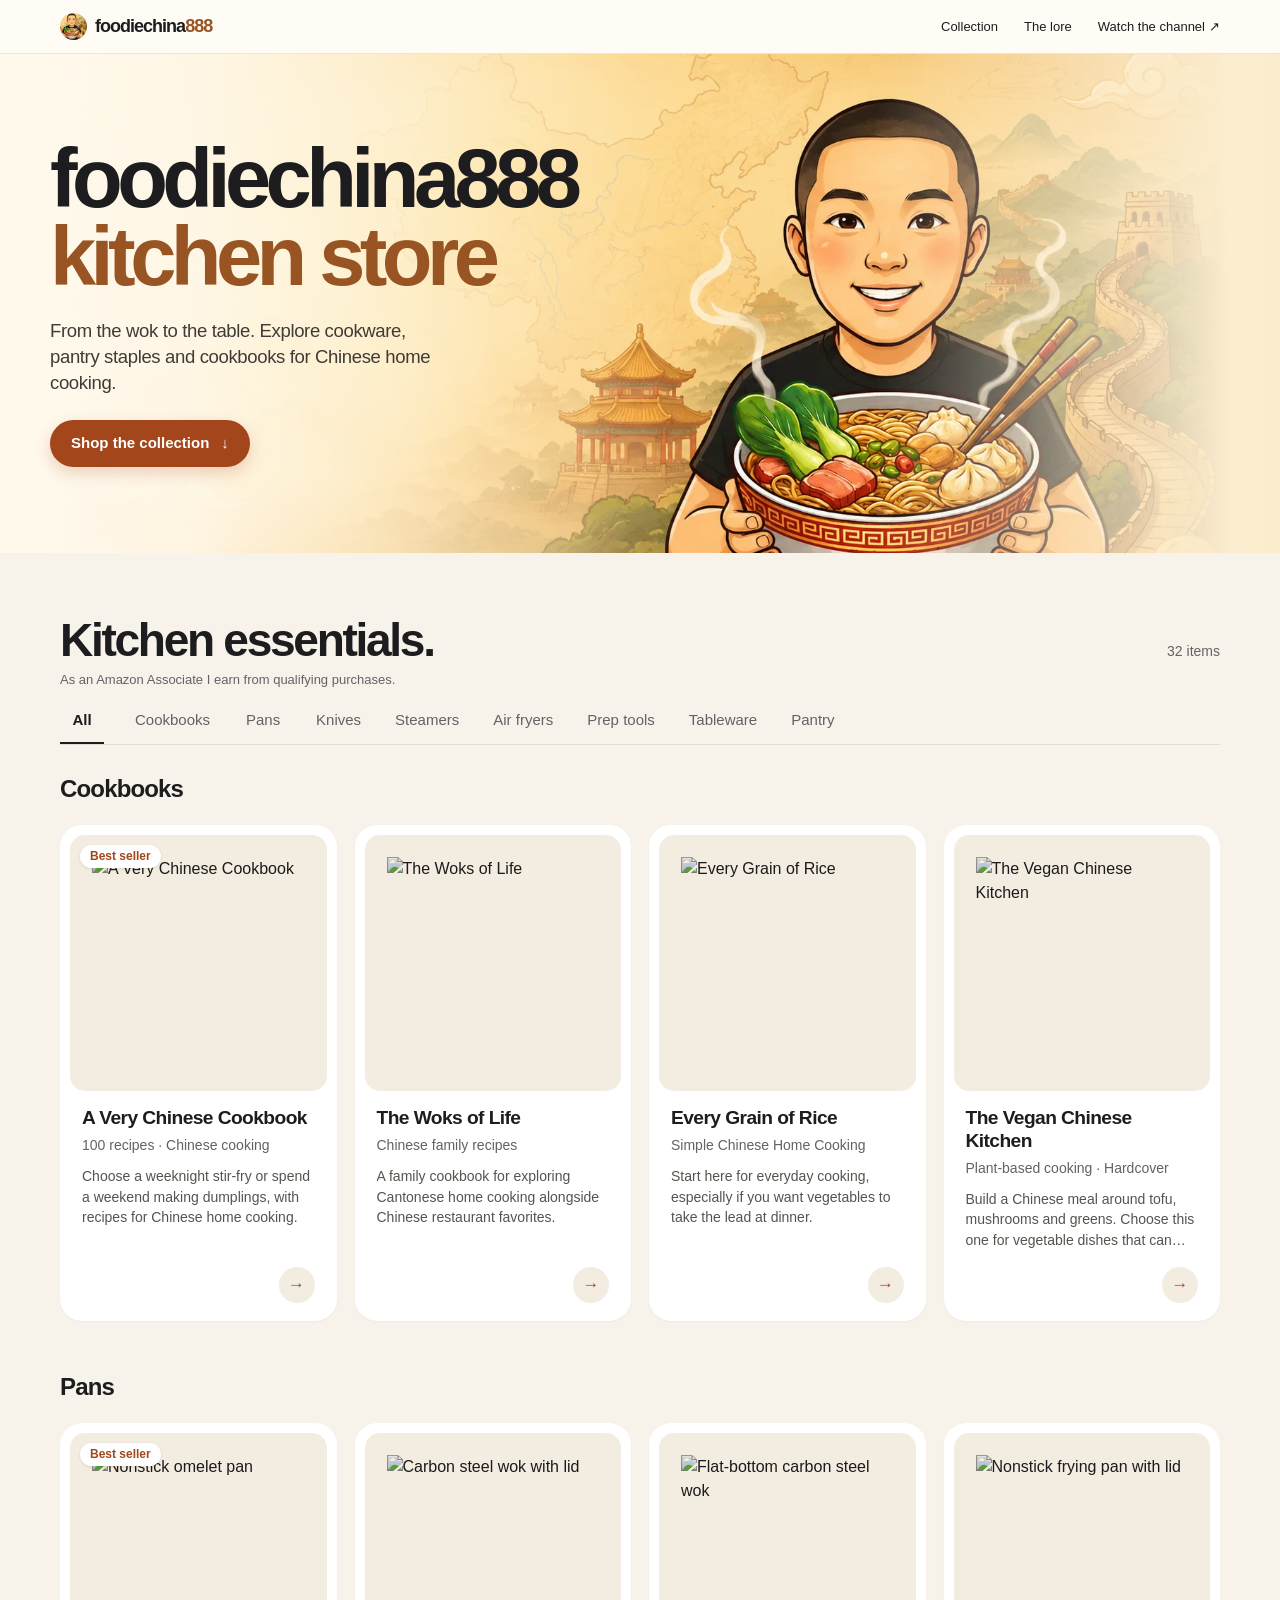
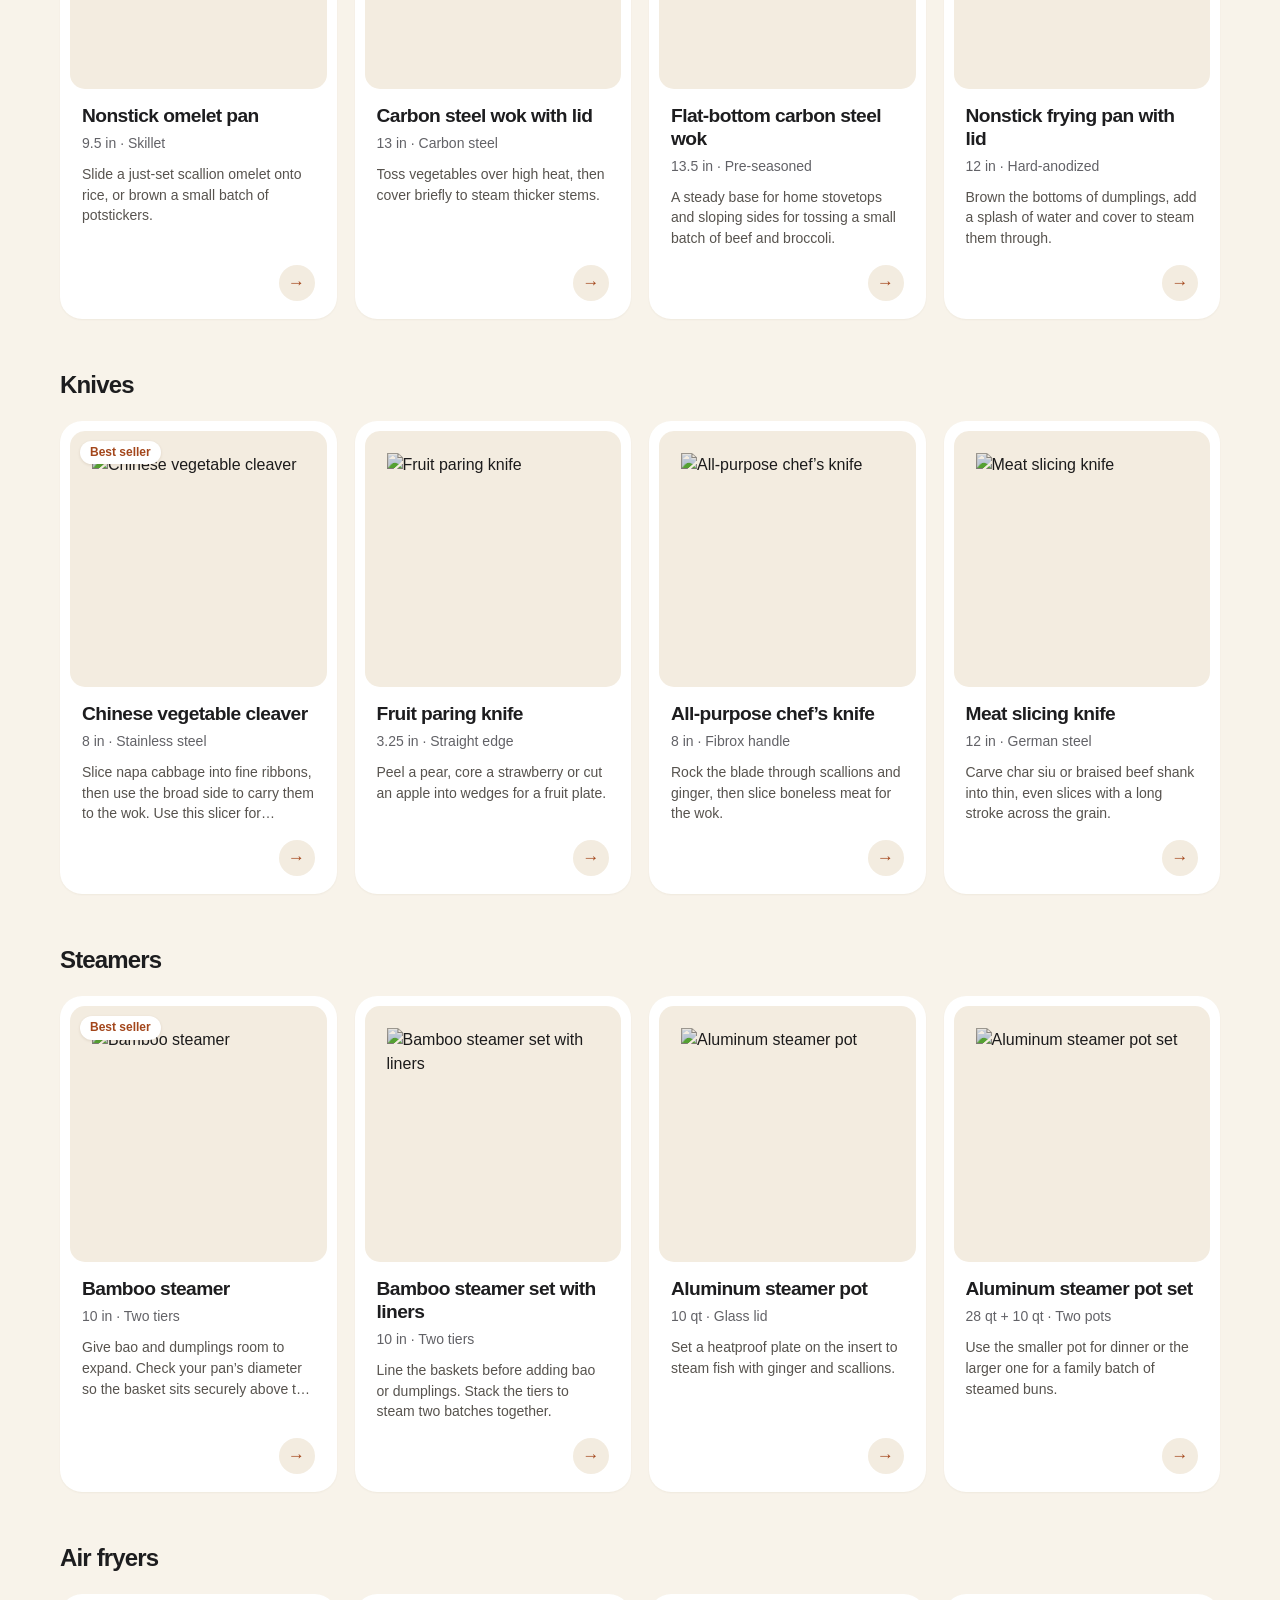
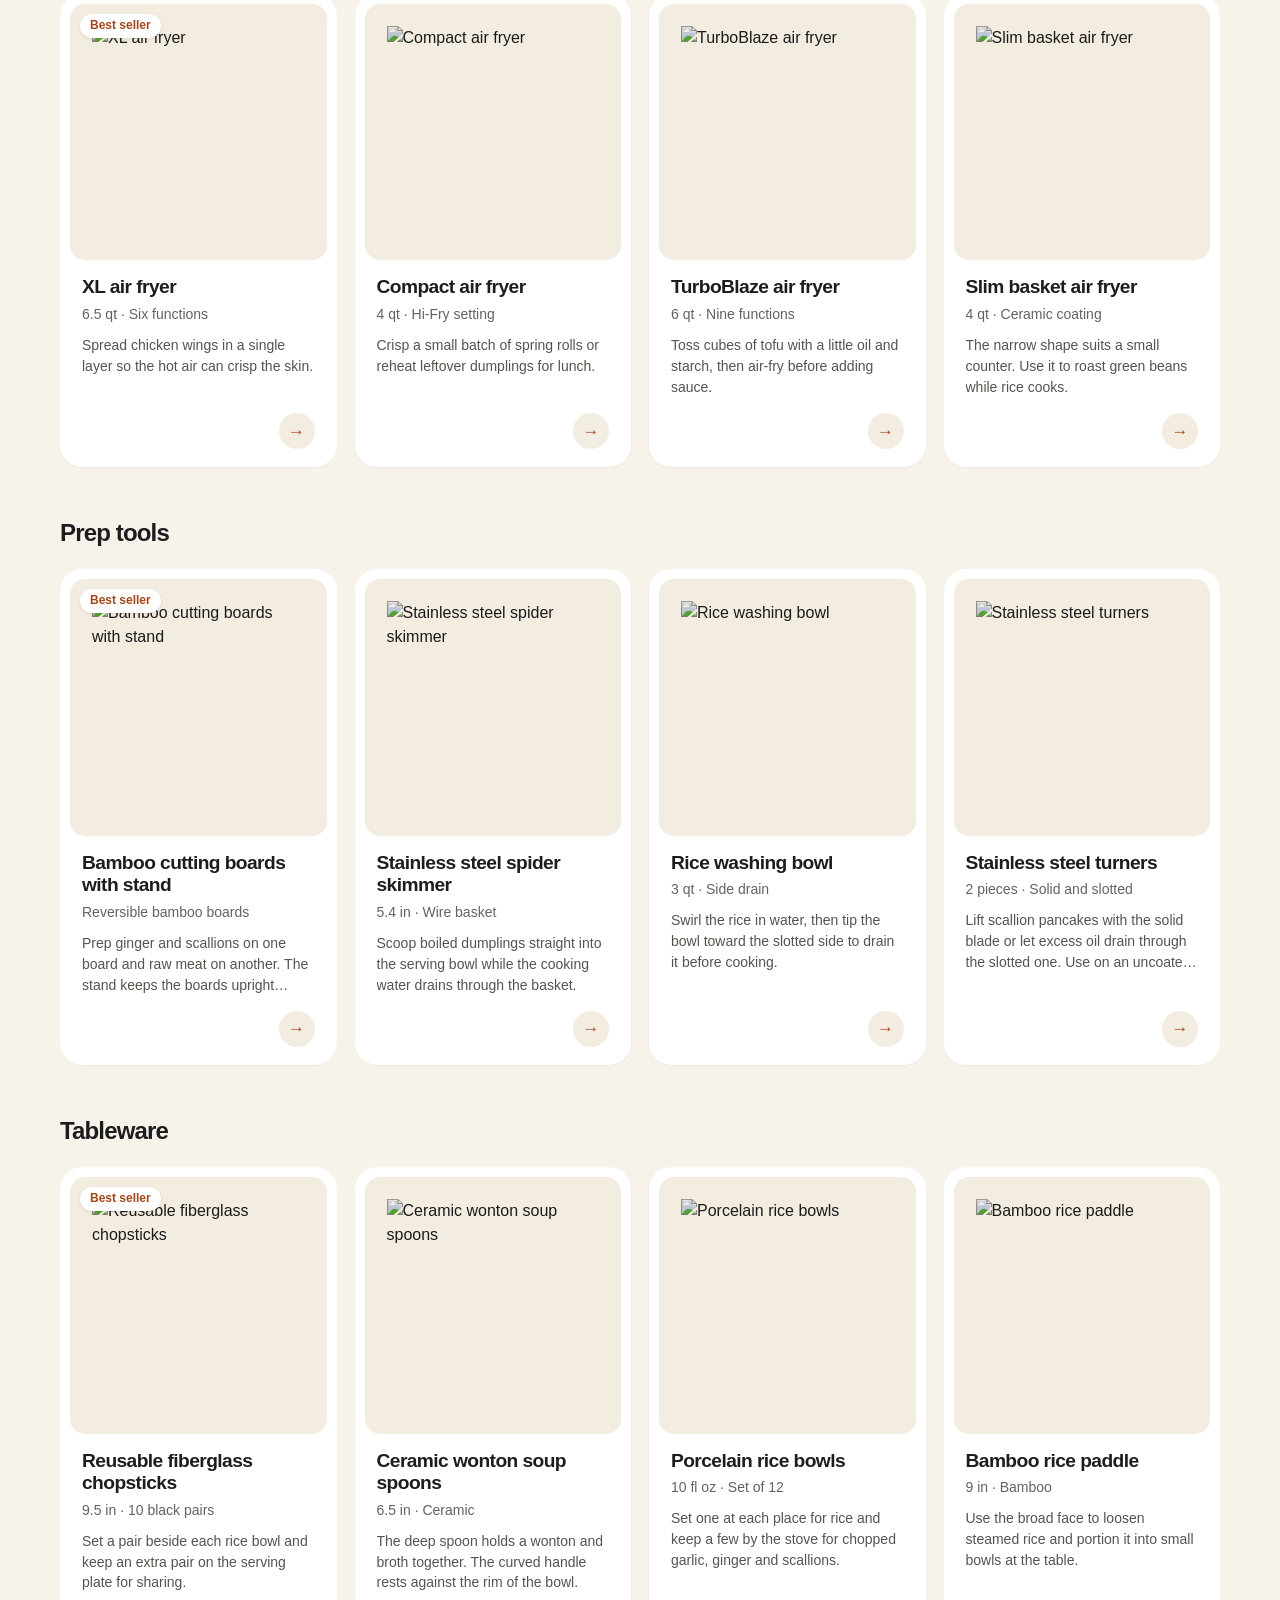
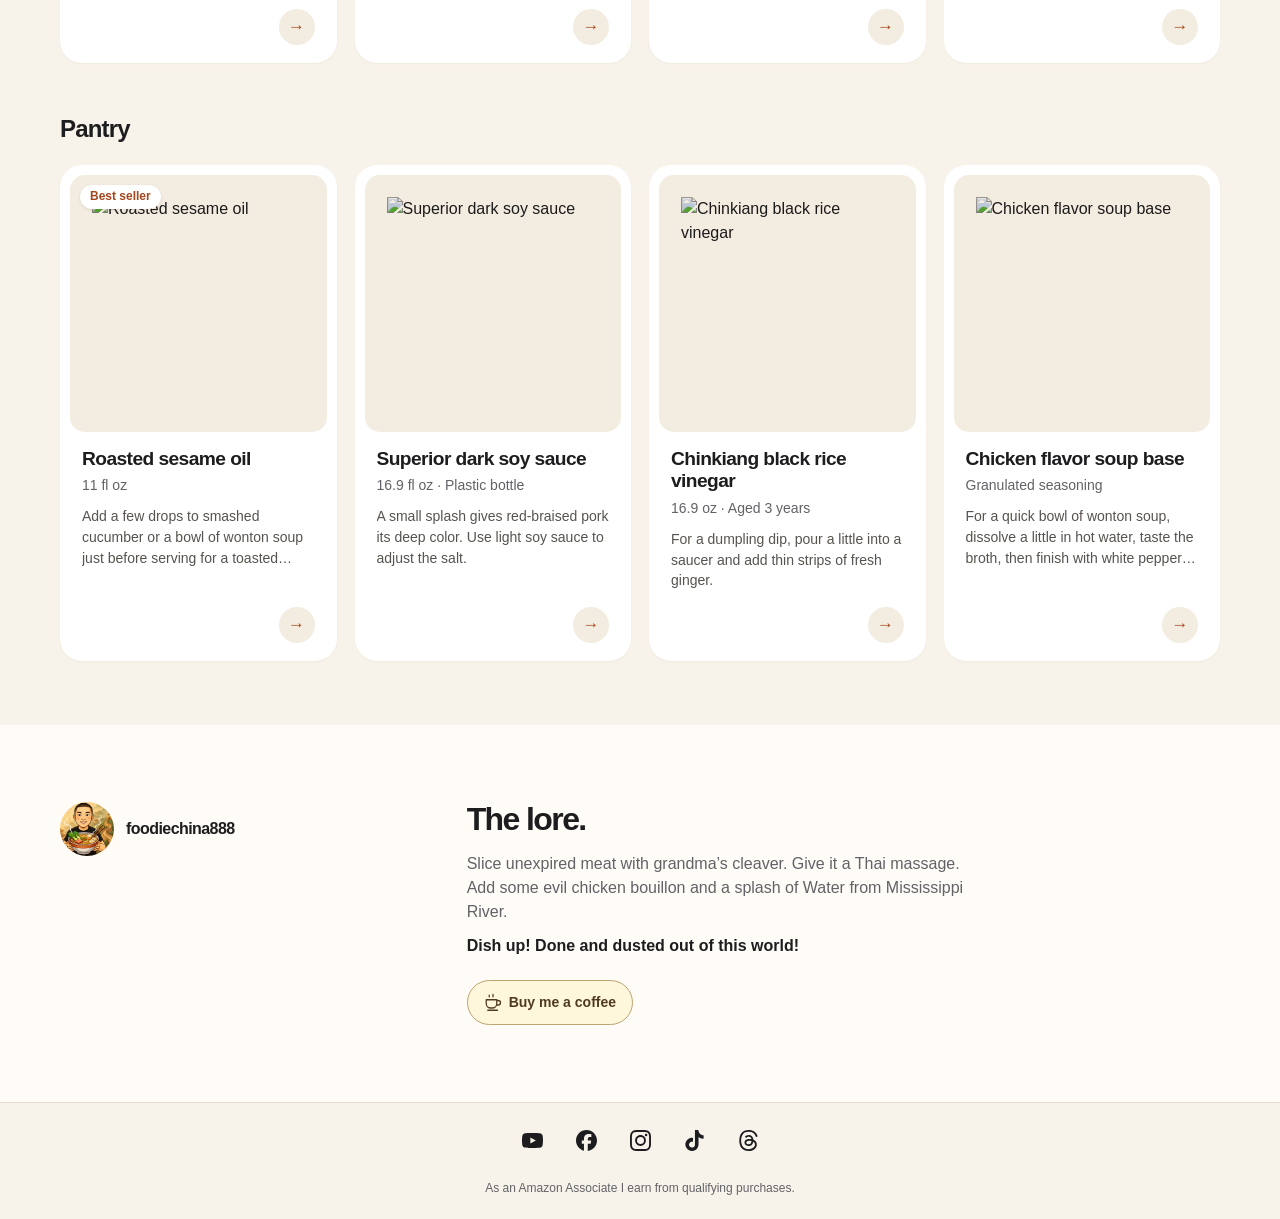
==== commit 269d8041: "Replace the View on Amazon row with a round arrow button Cards, the footer and the meta description " ====
--- a/index.html
+++ b/index.html
@@ -1,9 +1,9 @@
 <!doctype html>
 <html lang="en"><head><meta charset="utf-8"><meta name="viewport" content="width=device-width, initial-scale=1">
 <title>foodiechina888 kitchen store</title>
-<meta name="description" content="Explore foodiechina888’s selection of woks, knives, steamers, Chinese tableware, pantry staples and cookbooks on Amazon US.">
+<meta name="description" content="Explore foodiechina888’s selection of woks, knives, steamers, Chinese tableware, pantry staples and cookbooks.">
 <link rel="canonical" href="https://yiwuhire.com/"><meta property="og:title" content="foodiechina888 kitchen store"><meta property="og:description" content="Cookware, pantry staples and books for Chinese home cooking."><meta property="og:image" content="https://yiwuhire.com/kitchen/foodiechina888-hero-wide.webp"><meta property="og:url" content="https://yiwuhire.com/">
-<link rel="icon" href="kitchen/apple-touch-icon.png"><link rel="apple-touch-icon" href="kitchen/apple-touch-icon.png"><link rel="stylesheet" href="kitchen/shop.css?v=2.3.0"><script src="kitchen/shop.js?v=2.3.0" defer></script></head>
+<link rel="icon" href="kitchen/apple-touch-icon.png"><link rel="apple-touch-icon" href="kitchen/apple-touch-icon.png"><link rel="stylesheet" href="kitchen/shop.css?v=2.4.1"><script src="kitchen/shop.js?v=2.4.1" defer></script></head>
 <body><a class="skip" href="#collection">Skip to collection</a>
 <header><nav class="wrap" aria-label="Main"><a class="brand" href="./"><img src="kitchen/apple-touch-icon.png" width="30" height="30" alt="">foodiechina<span>888</span></a><div class="navlinks"><a href="#collection">Collection</a><a href="#lore">The lore</a><a class="channel" href="https://www.youtube.com/@foodiechina888">Watch the channel <span aria-hidden="true">↗</span></a></div></nav></header>
 <main><section class="hero" aria-labelledby="hero-title"><div class="hero-art"></div><div class="wrap hero-content"><div class="headline"><h1 id="hero-title">foodiechina888<br><span class="store-name">kitchen store</span></h1><p class="lead">From the wok to the table. Explore cookware, pantry staples and cookbooks for Chinese home cooking.</p><div class="hero-actions"><a class="primary" href="#collection">Shop the collection <span aria-hidden="true">↓</span></a></div></div></div></section>
@@ -14,143 +14,144 @@
       <h3 class="group-title" data-category="Cookbooks">Cookbooks</h3>
       <a id="top-seller" class="product" data-category="Cookbooks" href="https://www.amazon.com/dp/1954210477?tag=weichaoshen-20" rel="sponsored noopener" target="_blank" aria-label="Best seller. View A Very Chinese Cookbook on Amazon (opens in a new tab)">
         <div class="studio"><img src="https://m.media-amazon.com/images/I/91MppaXXFyL._SL600_.jpg" alt="A Very Chinese Cookbook" width="300" height="180" loading="lazy" decoding="async"></div>
-        <div class="card-copy"><span class="top-seller-label">Best seller</span><h4>A Very Chinese Cookbook</h4><p class="spec">100 recipes · Chinese cooking</p><p class="use">Choose a weeknight stir-fry or spend a weekend making dumplings, with recipes for Chinese home cooking.</p><span class="cta" aria-hidden="true">View on Amazon <span>→</span></span></div>
+        <div class="card-copy"><span class="top-seller-label">Best seller</span><h4>A Very Chinese Cookbook</h4><p class="spec">100 recipes · Chinese cooking</p><p class="use">Choose a weeknight stir-fry or spend a weekend making dumplings, with recipes for Chinese home cooking.</p><span class="cta" aria-hidden="true"><span>→</span></span></div>
       </a>
       <a class="product" data-category="Cookbooks" href="https://www.amazon.com/dp/0593233891?tag=weichaoshen-20" rel="sponsored noopener" target="_blank" aria-label="View The Woks of Life on Amazon (opens in a new tab)">
         <div class="studio"><img src="https://m.media-amazon.com/images/I/91Z3KC7+usL._SL600_.jpg" alt="The Woks of Life" width="300" height="180" loading="lazy" decoding="async"></div>
-        <div class="card-copy"><h4>The Woks of Life</h4><p class="spec">Chinese family recipes</p><p class="use">A family cookbook for exploring Cantonese home cooking alongside Chinese restaurant favorites.</p><span class="cta" aria-hidden="true">View on Amazon <span>→</span></span></div>
+        <div class="card-copy"><h4>The Woks of Life</h4><p class="spec">Chinese family recipes</p><p class="use">A family cookbook for exploring Cantonese home cooking alongside Chinese restaurant favorites.</p><span class="cta" aria-hidden="true"><span>→</span></span></div>
       </a>
       <a class="product" data-category="Cookbooks" href="https://www.amazon.com/dp/0393089045?tag=weichaoshen-20" rel="sponsored noopener" target="_blank" aria-label="View Every Grain of Rice on Amazon (opens in a new tab)">
         <div class="studio"><img src="https://m.media-amazon.com/images/I/71kJDByKL7L._SL600_.jpg" alt="Every Grain of Rice" width="300" height="180" loading="lazy" decoding="async"></div>
-        <div class="card-copy"><h4>Every Grain of Rice</h4><p class="spec">Simple Chinese Home Cooking</p><p class="use">Start here for everyday cooking, especially if you want vegetables to take the lead at dinner.</p><span class="cta" aria-hidden="true">View on Amazon <span>→</span></span></div>
+        <div class="card-copy"><h4>Every Grain of Rice</h4><p class="spec">Simple Chinese Home Cooking</p><p class="use">Start here for everyday cooking, especially if you want vegetables to take the lead at dinner.</p><span class="cta" aria-hidden="true"><span>→</span></span></div>
       </a>
       <a class="product" data-category="Cookbooks" href="https://www.amazon.com/dp/0593139704?tag=weichaoshen-20" rel="sponsored noopener" target="_blank" aria-label="View The Vegan Chinese Kitchen on Amazon (opens in a new tab)">
         <div class="studio"><img src="https://m.media-amazon.com/images/I/91F26AFHdaL._SL600_.jpg" alt="The Vegan Chinese Kitchen" width="300" height="180" loading="lazy" decoding="async"></div>
-        <div class="card-copy"><h4>The Vegan Chinese Kitchen</h4><p class="spec">Plant-based cooking · Hardcover</p><p class="use">Build a Chinese meal around tofu, mushrooms and greens. Choose this one for vegetable dishes that can carry the whole table.</p><span class="cta" aria-hidden="true">View on Amazon <span>→</span></span></div>
+        <div class="card-copy"><h4>The Vegan Chinese Kitchen</h4><p class="spec">Plant-based cooking · Hardcover</p><p class="use">Build a Chinese meal around tofu, mushrooms and greens. Choose this one for vegetable dishes that can carry the whole table.</p><span class="cta" aria-hidden="true"><span>→</span></span></div>
       </a>
       <h3 class="group-title" data-category="Pans">Pans</h3>
       <a class="product" data-category="Pans" href="https://www.amazon.com/dp/B086PHS2V8?tag=weichaoshen-20" rel="sponsored noopener" target="_blank" aria-label="Best seller. View Nonstick omelet pan on Amazon (opens in a new tab)">
         <div class="studio"><img src="https://m.media-amazon.com/images/I/61b-tqU2xoL._SL600_.jpg" alt="Nonstick omelet pan" width="300" height="180" loading="lazy" decoding="async"></div>
-        <div class="card-copy"><span class="top-seller-label">Best seller</span><h4>Nonstick omelet pan</h4><p class="spec">9.5 in · Skillet</p><p class="use">Slide a just-set scallion omelet onto rice, or brown a small batch of potstickers.</p><span class="cta" aria-hidden="true">View on Amazon <span>→</span></span></div>
+        <div class="card-copy"><span class="top-seller-label">Best seller</span><h4>Nonstick omelet pan</h4><p class="spec">9.5 in · Skillet</p><p class="use">Slide a just-set scallion omelet onto rice, or brown a small batch of potstickers.</p><span class="cta" aria-hidden="true"><span>→</span></span></div>
       </a>
       <a class="product" data-category="Pans" href="https://www.amazon.com/dp/B0CWS6XHJJ?tag=weichaoshen-20" rel="sponsored noopener" target="_blank" aria-label="View Carbon steel wok with lid on Amazon (opens in a new tab)">
         <div class="studio"><img src="https://m.media-amazon.com/images/I/91G1J7JMeYL._SL600_.jpg" alt="Carbon steel wok with lid" width="300" height="180" loading="lazy" decoding="async"></div>
-        <div class="card-copy"><h4>Carbon steel wok with lid</h4><p class="spec">13 in · Carbon steel</p><p class="use">Toss vegetables over high heat, then cover briefly to steam thicker stems.</p><span class="cta" aria-hidden="true">View on Amazon <span>→</span></span></div>
+        <div class="card-copy"><h4>Carbon steel wok with lid</h4><p class="spec">13 in · Carbon steel</p><p class="use">Toss vegetables over high heat, then cover briefly to steam thicker stems.</p><span class="cta" aria-hidden="true"><span>→</span></span></div>
       </a>
       <a class="product" data-category="Pans" href="https://www.amazon.com/dp/B084DQYNNM?tag=weichaoshen-20" rel="sponsored noopener" target="_blank" aria-label="View Flat-bottom carbon steel wok on Amazon (opens in a new tab)">
         <div class="studio"><img src="https://m.media-amazon.com/images/I/61XsTwS35UL._SL600_.jpg" alt="Flat-bottom carbon steel wok" width="300" height="180" loading="lazy" decoding="async"></div>
-        <div class="card-copy"><h4>Flat-bottom carbon steel wok</h4><p class="spec">13.5 in · Pre-seasoned</p><p class="use">A steady base for home stovetops and sloping sides for tossing a small batch of beef and broccoli.</p><span class="cta" aria-hidden="true">View on Amazon <span>→</span></span></div>
+        <div class="card-copy"><h4>Flat-bottom carbon steel wok</h4><p class="spec">13.5 in · Pre-seasoned</p><p class="use">A steady base for home stovetops and sloping sides for tossing a small batch of beef and broccoli.</p><span class="cta" aria-hidden="true"><span>→</span></span></div>
       </a>
       <a class="product" data-category="Pans" href="https://www.amazon.com/dp/B00EXLOVU2?tag=weichaoshen-20" rel="sponsored noopener" target="_blank" aria-label="View Nonstick frying pan with lid on Amazon (opens in a new tab)">
         <div class="studio"><img src="https://m.media-amazon.com/images/I/71Rmusln00L._SL600_.jpg" alt="Nonstick frying pan with lid" width="300" height="180" loading="lazy" decoding="async"></div>
-        <div class="card-copy"><h4>Nonstick frying pan with lid</h4><p class="spec">12 in · Hard-anodized</p><p class="use">Brown the bottoms of dumplings, add a splash of water and cover to steam them through.</p><span class="cta" aria-hidden="true">View on Amazon <span>→</span></span></div>
+        <div class="card-copy"><h4>Nonstick frying pan with lid</h4><p class="spec">12 in · Hard-anodized</p><p class="use">Brown the bottoms of dumplings, add a splash of water and cover to steam them through.</p><span class="cta" aria-hidden="true"><span>→</span></span></div>
       </a>
       <h3 class="group-title" data-category="Knives">Knives</h3>
       <a class="product" data-category="Knives" href="https://www.amazon.com/dp/B07QF7ZXQ8?tag=weichaoshen-20" rel="sponsored noopener" target="_blank" aria-label="Best seller. View Chinese vegetable cleaver on Amazon (opens in a new tab)">
         <div class="studio"><img src="https://m.media-amazon.com/images/I/61pmc1duJeL._SL600_.jpg" alt="Chinese vegetable cleaver" width="300" height="180" loading="lazy" decoding="async"></div>
-        <div class="card-copy"><span class="top-seller-label">Best seller</span><h4>Chinese vegetable cleaver</h4><p class="spec">8 in · Stainless steel</p><p class="use">Slice napa cabbage into fine ribbons, then use the broad side to carry them to the wok. Use this slicer for boneless prep.</p><span class="cta" aria-hidden="true">View on Amazon <span>→</span></span></div>
+        <div class="card-copy"><span class="top-seller-label">Best seller</span><h4>Chinese vegetable cleaver</h4><p class="spec">8 in · Stainless steel</p><p class="use">Slice napa cabbage into fine ribbons, then use the broad side to carry them to the wok. Use this slicer for boneless prep.</p><span class="cta" aria-hidden="true"><span>→</span></span></div>
       </a>
       <a class="product" data-category="Knives" href="https://www.amazon.com/dp/B0061SWLKW?tag=weichaoshen-20" rel="sponsored noopener" target="_blank" aria-label="View Fruit paring knife on Amazon (opens in a new tab)">
         <div class="studio"><img src="https://m.media-amazon.com/images/I/618o9dLyEYL._SL600_.jpg" alt="Fruit paring knife" width="300" height="180" loading="lazy" decoding="async"></div>
-        <div class="card-copy"><h4>Fruit paring knife</h4><p class="spec">3.25 in · Straight edge</p><p class="use">Peel a pear, core a strawberry or cut an apple into wedges for a fruit plate.</p><span class="cta" aria-hidden="true">View on Amazon <span>→</span></span></div>
+        <div class="card-copy"><h4>Fruit paring knife</h4><p class="spec">3.25 in · Straight edge</p><p class="use">Peel a pear, core a strawberry or cut an apple into wedges for a fruit plate.</p><span class="cta" aria-hidden="true"><span>→</span></span></div>
       </a>
       <a class="product" data-category="Knives" href="https://www.amazon.com/dp/B008M5U1C2?tag=weichaoshen-20" rel="sponsored noopener" target="_blank" aria-label="View All-purpose chef’s knife on Amazon (opens in a new tab)">
         <div class="studio"><img src="https://m.media-amazon.com/images/I/41Xx3Xy7NhL._SL600_.jpg" alt="All-purpose chef’s knife" width="300" height="180" loading="lazy" decoding="async"></div>
-        <div class="card-copy"><h4>All-purpose chef’s knife</h4><p class="spec">8 in · Fibrox handle</p><p class="use">Rock the blade through scallions and ginger, then slice boneless meat for the wok.</p><span class="cta" aria-hidden="true">View on Amazon <span>→</span></span></div>
+        <div class="card-copy"><h4>All-purpose chef’s knife</h4><p class="spec">8 in · Fibrox handle</p><p class="use">Rock the blade through scallions and ginger, then slice boneless meat for the wok.</p><span class="cta" aria-hidden="true"><span>→</span></span></div>
       </a>
       <a class="product" data-category="Knives" href="https://www.amazon.com/dp/B07VLW8677?tag=weichaoshen-20" rel="sponsored noopener" target="_blank" aria-label="View Meat slicing knife on Amazon (opens in a new tab)">
         <div class="studio"><img src="https://m.media-amazon.com/images/I/81bV4GT5Y8L._SL600_.jpg" alt="Meat slicing knife" width="300" height="180" loading="lazy" decoding="async"></div>
-        <div class="card-copy"><h4>Meat slicing knife</h4><p class="spec">12 in · German steel</p><p class="use">Carve char siu or braised beef shank into thin, even slices with a long stroke across the grain.</p><span class="cta" aria-hidden="true">View on Amazon <span>→</span></span></div>
+        <div class="card-copy"><h4>Meat slicing knife</h4><p class="spec">12 in · German steel</p><p class="use">Carve char siu or braised beef shank into thin, even slices with a long stroke across the grain.</p><span class="cta" aria-hidden="true"><span>→</span></span></div>
       </a>
       <h3 class="group-title" data-category="Steamers">Steamers</h3>
       <a class="product" data-category="Steamers" href="https://www.amazon.com/dp/B0001VQIYU?tag=weichaoshen-20" rel="sponsored noopener" target="_blank" aria-label="Best seller. View Bamboo steamer on Amazon (opens in a new tab)">
         <div class="studio"><img src="https://m.media-amazon.com/images/I/61I71mz20PL._SL600_.jpg" alt="Bamboo steamer" width="300" height="180" loading="lazy" decoding="async"></div>
-        <div class="card-copy"><span class="top-seller-label">Best seller</span><h4>Bamboo steamer</h4><p class="spec">10 in · Two tiers</p><p class="use">Give bao and dumplings room to expand. Check your pan’s diameter so the basket sits securely above the water.</p><span class="cta" aria-hidden="true">View on Amazon <span>→</span></span></div>
+        <div class="card-copy"><span class="top-seller-label">Best seller</span><h4>Bamboo steamer</h4><p class="spec">10 in · Two tiers</p><p class="use">Give bao and dumplings room to expand. Check your pan’s diameter so the basket sits securely above the water.</p><span class="cta" aria-hidden="true"><span>→</span></span></div>
       </a>
       <a class="product" data-category="Steamers" href="https://www.amazon.com/dp/B08B39WLZ7?tag=weichaoshen-20" rel="sponsored noopener" target="_blank" aria-label="View Bamboo steamer set with liners on Amazon (opens in a new tab)">
         <div class="studio"><img src="https://m.media-amazon.com/images/I/71l-PTWoEqL._SL600_.jpg" alt="Bamboo steamer set with liners" width="300" height="180" loading="lazy" decoding="async"></div>
-        <div class="card-copy"><h4>Bamboo steamer set with liners</h4><p class="spec">10 in · Two tiers</p><p class="use">Line the baskets before adding bao or dumplings. Stack the tiers to steam two batches together.</p><span class="cta" aria-hidden="true">View on Amazon <span>→</span></span></div>
+        <div class="card-copy"><h4>Bamboo steamer set with liners</h4><p class="spec">10 in · Two tiers</p><p class="use">Line the baskets before adding bao or dumplings. Stack the tiers to steam two batches together.</p><span class="cta" aria-hidden="true"><span>→</span></span></div>
       </a>
       <a class="product" data-category="Steamers" href="https://www.amazon.com/dp/B00MHP4GWO?tag=weichaoshen-20" rel="sponsored noopener" target="_blank" aria-label="View Aluminum steamer pot on Amazon (opens in a new tab)">
         <div class="studio"><img src="https://m.media-amazon.com/images/I/61-TdsJ8tlL._SL600_.jpg" alt="Aluminum steamer pot" width="300" height="180" loading="lazy" decoding="async"></div>
-        <div class="card-copy"><h4>Aluminum steamer pot</h4><p class="spec">10 qt · Glass lid</p><p class="use">Set a heatproof plate on the insert to steam fish with ginger and scallions.</p><span class="cta" aria-hidden="true">View on Amazon <span>→</span></span></div>
+        <div class="card-copy"><h4>Aluminum steamer pot</h4><p class="spec">10 qt · Glass lid</p><p class="use">Set a heatproof plate on the insert to steam fish with ginger and scallions.</p><span class="cta" aria-hidden="true"><span>→</span></span></div>
       </a>
       <a class="product" data-category="Steamers" href="https://www.amazon.com/dp/B0BFJLLTPP?tag=weichaoshen-20" rel="sponsored noopener" target="_blank" aria-label="View Aluminum steamer pot set on Amazon (opens in a new tab)">
         <div class="studio"><img src="https://m.media-amazon.com/images/I/71tUwtrD8ML._SL600_.jpg" alt="Aluminum steamer pot set" width="300" height="180" loading="lazy" decoding="async"></div>
-        <div class="card-copy"><h4>Aluminum steamer pot set</h4><p class="spec">28 qt + 10 qt · Two pots</p><p class="use">Use the smaller pot for dinner or the larger one for a family batch of steamed buns.</p><span class="cta" aria-hidden="true">View on Amazon <span>→</span></span></div>
+        <div class="card-copy"><h4>Aluminum steamer pot set</h4><p class="spec">28 qt + 10 qt · Two pots</p><p class="use">Use the smaller pot for dinner or the larger one for a family batch of steamed buns.</p><span class="cta" aria-hidden="true"><span>→</span></span></div>
       </a>
       <h3 class="group-title" data-category="Air fryers">Air fryers</h3>
       <a class="product" data-category="Air fryers" href="https://www.amazon.com/dp/B0CS3V8M9H?tag=weichaoshen-20" rel="sponsored noopener" target="_blank" aria-label="Best seller. View XL air fryer on Amazon (opens in a new tab)">
         <div class="studio"><img src="https://m.media-amazon.com/images/I/61TH-Ig6i-L._SL600_.jpg" alt="XL air fryer" width="300" height="180" loading="lazy" decoding="async"></div>
-        <div class="card-copy"><span class="top-seller-label">Best seller</span><h4>XL air fryer</h4><p class="spec">6.5 qt · Six functions</p><p class="use">Spread chicken wings in a single layer so the hot air can crisp the skin.</p><span class="cta" aria-hidden="true">View on Amazon <span>→</span></span></div>
+        <div class="card-copy"><span class="top-seller-label">Best seller</span><h4>XL air fryer</h4><p class="spec">6.5 qt · Six functions</p><p class="use">Spread chicken wings in a single layer so the hot air can crisp the skin.</p><span class="cta" aria-hidden="true"><span>→</span></span></div>
       </a>
       <a class="product" data-category="Air fryers" href="https://www.amazon.com/dp/B0CNY1F31S?tag=weichaoshen-20" rel="sponsored noopener" target="_blank" aria-label="View Compact air fryer on Amazon (opens in a new tab)">
         <div class="studio"><img src="https://m.media-amazon.com/images/I/71Ld+1SBc5L._SL600_.jpg" alt="Compact air fryer" width="300" height="180" loading="lazy" decoding="async"></div>
-        <div class="card-copy"><h4>Compact air fryer</h4><p class="spec">4 qt · Hi-Fry setting</p><p class="use">Crisp a small batch of spring rolls or reheat leftover dumplings for lunch.</p><span class="cta" aria-hidden="true">View on Amazon <span>→</span></span></div>
+        <div class="card-copy"><h4>Compact air fryer</h4><p class="spec">4 qt · Hi-Fry setting</p><p class="use">Crisp a small batch of spring rolls or reheat leftover dumplings for lunch.</p><span class="cta" aria-hidden="true"><span>→</span></span></div>
       </a>
       <a class="product" data-category="Air fryers" href="https://www.amazon.com/dp/B0C33CHG99?tag=weichaoshen-20" rel="sponsored noopener" target="_blank" aria-label="View TurboBlaze air fryer on Amazon (opens in a new tab)">
         <div class="studio"><img src="https://m.media-amazon.com/images/I/81H3kLVolPL._SL600_.jpg" alt="TurboBlaze air fryer" width="300" height="180" loading="lazy" decoding="async"></div>
-        <div class="card-copy"><h4>TurboBlaze air fryer</h4><p class="spec">6 qt · Nine functions</p><p class="use">Toss cubes of tofu with a little oil and starch, then air-fry before adding sauce.</p><span class="cta" aria-hidden="true">View on Amazon <span>→</span></span></div>
+        <div class="card-copy"><h4>TurboBlaze air fryer</h4><p class="spec">6 qt · Nine functions</p><p class="use">Toss cubes of tofu with a little oil and starch, then air-fry before adding sauce.</p><span class="cta" aria-hidden="true"><span>→</span></span></div>
       </a>
       <a class="product" data-category="Air fryers" href="https://www.amazon.com/dp/B0CYJDVT31?tag=weichaoshen-20" rel="sponsored noopener" target="_blank" aria-label="View Slim basket air fryer on Amazon (opens in a new tab)">
         <div class="studio"><img src="https://m.media-amazon.com/images/I/61w9+nXxwlL._SL600_.jpg" alt="Slim basket air fryer" width="300" height="180" loading="lazy" decoding="async"></div>
-        <div class="card-copy"><h4>Slim basket air fryer</h4><p class="spec">4 qt · Ceramic coating</p><p class="use">The narrow shape suits a small counter. Use it to roast green beans while rice cooks.</p><span class="cta" aria-hidden="true">View on Amazon <span>→</span></span></div>
+        <div class="card-copy"><h4>Slim basket air fryer</h4><p class="spec">4 qt · Ceramic coating</p><p class="use">The narrow shape suits a small counter. Use it to roast green beans while rice cooks.</p><span class="cta" aria-hidden="true"><span>→</span></span></div>
       </a>
       <h3 class="group-title" data-category="Prep tools">Prep tools</h3>
       <a class="product" data-category="Prep tools" href="https://www.amazon.com/dp/B0FH6YL3XC?tag=weichaoshen-20" rel="sponsored noopener" target="_blank" aria-label="Best seller. View Bamboo cutting boards with stand on Amazon (opens in a new tab)">
         <div class="studio"><img src="https://m.media-amazon.com/images/I/91xky+JYmZL._SL600_.jpg" alt="Bamboo cutting boards with stand" width="300" height="180" loading="lazy" decoding="async"></div>
-        <div class="card-copy"><span class="top-seller-label">Best seller</span><h4>Bamboo cutting boards with stand</h4><p class="spec">Reversible bamboo boards</p><p class="use">Prep ginger and scallions on one board and raw meat on another. The stand keeps the boards upright between meals.</p><span class="cta" aria-hidden="true">View on Amazon <span>→</span></span></div>
+        <div class="card-copy"><span class="top-seller-label">Best seller</span><h4>Bamboo cutting boards with stand</h4><p class="spec">Reversible bamboo boards</p><p class="use">Prep ginger and scallions on one board and raw meat on another. The stand keeps the boards upright between meals.</p><span class="cta" aria-hidden="true"><span>→</span></span></div>
       </a>
       <a class="product" data-category="Prep tools" href="https://www.amazon.com/dp/B071D8R93Y?tag=weichaoshen-20" rel="sponsored noopener" target="_blank" aria-label="View Stainless steel spider skimmer on Amazon (opens in a new tab)">
         <div class="studio"><img src="https://m.media-amazon.com/images/I/71tYmHz-YDL._SL600_.jpg" alt="Stainless steel spider skimmer" width="300" height="180" loading="lazy" decoding="async"></div>
-        <div class="card-copy"><h4>Stainless steel spider skimmer</h4><p class="spec">5.4 in · Wire basket</p><p class="use">Scoop boiled dumplings straight into the serving bowl while the cooking water drains through the basket.</p><span class="cta" aria-hidden="true">View on Amazon <span>→</span></span></div>
+        <div class="card-copy"><h4>Stainless steel spider skimmer</h4><p class="spec">5.4 in · Wire basket</p><p class="use">Scoop boiled dumplings straight into the serving bowl while the cooking water drains through the basket.</p><span class="cta" aria-hidden="true"><span>→</span></span></div>
       </a>
       <a class="product" data-category="Prep tools" href="https://www.amazon.com/dp/B01DF4L5OC?tag=weichaoshen-20" rel="sponsored noopener" target="_blank" aria-label="View Rice washing bowl on Amazon (opens in a new tab)">
         <div class="studio"><img src="https://m.media-amazon.com/images/I/71e+ivOlQmL._SL600_.jpg" alt="Rice washing bowl" width="300" height="180" loading="lazy" decoding="async"></div>
-        <div class="card-copy"><h4>Rice washing bowl</h4><p class="spec">3 qt · Side drain</p><p class="use">Swirl the rice in water, then tip the bowl toward the slotted side to drain it before cooking.</p><span class="cta" aria-hidden="true">View on Amazon <span>→</span></span></div>
+        <div class="card-copy"><h4>Rice washing bowl</h4><p class="spec">3 qt · Side drain</p><p class="use">Swirl the rice in water, then tip the bowl toward the slotted side to drain it before cooking.</p><span class="cta" aria-hidden="true"><span>→</span></span></div>
       </a>
       <a class="product" data-category="Prep tools" href="https://www.amazon.com/dp/B0GJ5CXFTB?tag=weichaoshen-20" rel="sponsored noopener" target="_blank" aria-label="View Stainless steel turners on Amazon (opens in a new tab)">
         <div class="studio"><img src="https://m.media-amazon.com/images/I/71N5iyl5OjL._SL600_.jpg" alt="Stainless steel turners" width="300" height="180" loading="lazy" decoding="async"></div>
-        <div class="card-copy"><h4>Stainless steel turners</h4><p class="spec">2 pieces · Solid and slotted</p><p class="use">Lift scallion pancakes with the solid blade or let excess oil drain through the slotted one. Use on an uncoated pan.</p><span class="cta" aria-hidden="true">View on Amazon <span>→</span></span></div>
+        <div class="card-copy"><h4>Stainless steel turners</h4><p class="spec">2 pieces · Solid and slotted</p><p class="use">Lift scallion pancakes with the solid blade or let excess oil drain through the slotted one. Use on an uncoated pan.</p><span class="cta" aria-hidden="true"><span>→</span></span></div>
       </a>
       <h3 class="group-title" data-category="Tableware">Tableware</h3>
       <a class="product" data-category="Tableware" href="https://www.amazon.com/dp/B07JRGRRBX?tag=weichaoshen-20" rel="sponsored noopener" target="_blank" aria-label="Best seller. View Reusable fiberglass chopsticks on Amazon (opens in a new tab)">
         <div class="studio"><img src="https://m.media-amazon.com/images/I/61MoqADBaHL._SL600_.jpg" alt="Reusable fiberglass chopsticks" width="300" height="180" loading="lazy" decoding="async"></div>
-        <div class="card-copy"><span class="top-seller-label">Best seller</span><h4>Reusable fiberglass chopsticks</h4><p class="spec">9.5 in · 10 black pairs</p><p class="use">Set a pair beside each rice bowl and keep an extra pair on the serving plate for sharing.</p><span class="cta" aria-hidden="true">View on Amazon <span>→</span></span></div>
+        <div class="card-copy"><span class="top-seller-label">Best seller</span><h4>Reusable fiberglass chopsticks</h4><p class="spec">9.5 in · 10 black pairs</p><p class="use">Set a pair beside each rice bowl and keep an extra pair on the serving plate for sharing.</p><span class="cta" aria-hidden="true"><span>→</span></span></div>
       </a>
       <a class="product" data-category="Tableware" href="https://www.amazon.com/dp/B0CB63FRP8?tag=weichaoshen-20" rel="sponsored noopener" target="_blank" aria-label="View Ceramic wonton soup spoons on Amazon (opens in a new tab)">
         <div class="studio"><img src="https://m.media-amazon.com/images/I/811l41Gf7eL._SL600_.jpg" alt="Ceramic wonton soup spoons" width="300" height="180" loading="lazy" decoding="async"></div>
-        <div class="card-copy"><h4>Ceramic wonton soup spoons</h4><p class="spec">6.5 in · Ceramic</p><p class="use">The deep spoon holds a wonton and broth together. The curved handle rests against the rim of the bowl.</p><span class="cta" aria-hidden="true">View on Amazon <span>→</span></span></div>
+        <div class="card-copy"><h4>Ceramic wonton soup spoons</h4><p class="spec">6.5 in · Ceramic</p><p class="use">The deep spoon holds a wonton and broth together. The curved handle rests against the rim of the bowl.</p><span class="cta" aria-hidden="true"><span>→</span></span></div>
       </a>
       <a class="product" data-category="Tableware" href="https://www.amazon.com/dp/B07WG7C887?tag=weichaoshen-20" rel="sponsored noopener" target="_blank" aria-label="View Porcelain rice bowls on Amazon (opens in a new tab)">
         <div class="studio"><img src="https://m.media-amazon.com/images/I/61ugcGMBFLL._SL600_.jpg" alt="Porcelain rice bowls" width="300" height="180" loading="lazy" decoding="async"></div>
-        <div class="card-copy"><h4>Porcelain rice bowls</h4><p class="spec">10 fl oz · Set of 12</p><p class="use">Set one at each place for rice and keep a few by the stove for chopped garlic, ginger and scallions.</p><span class="cta" aria-hidden="true">View on Amazon <span>→</span></span></div>
+        <div class="card-copy"><h4>Porcelain rice bowls</h4><p class="spec">10 fl oz · Set of 12</p><p class="use">Set one at each place for rice and keep a few by the stove for chopped garlic, ginger and scallions.</p><span class="cta" aria-hidden="true"><span>→</span></span></div>
       </a>
       <a class="product" data-category="Tableware" href="https://www.amazon.com/dp/B000UF0L18?tag=weichaoshen-20" rel="sponsored noopener" target="_blank" aria-label="View Bamboo rice paddle on Amazon (opens in a new tab)">
         <div class="studio"><img src="https://m.media-amazon.com/images/I/61hS0iENc8L._SL600_.jpg" alt="Bamboo rice paddle" width="300" height="180" loading="lazy" decoding="async"></div>
-        <div class="card-copy"><h4>Bamboo rice paddle</h4><p class="spec">9 in · Bamboo</p><p class="use">Use the broad face to loosen steamed rice and portion it into small bowls at the table.</p><span class="cta" aria-hidden="true">View on Amazon <span>→</span></span></div>
+        <div class="card-copy"><h4>Bamboo rice paddle</h4><p class="spec">9 in · Bamboo</p><p class="use">Use the broad face to loosen steamed rice and portion it into small bowls at the table.</p><span class="cta" aria-hidden="true"><span>→</span></span></div>
       </a>
       <h3 class="group-title" data-category="Pantry">Pantry</h3>
       <a class="product" data-category="Pantry" href="https://www.amazon.com/dp/B002HMN6SC?tag=weichaoshen-20" rel="sponsored noopener" target="_blank" aria-label="Best seller. View Roasted sesame oil on Amazon (opens in a new tab)">
         <div class="studio"><img src="https://m.media-amazon.com/images/I/41UcPu-agsL._SL600_.jpg" alt="Roasted sesame oil" width="300" height="180" loading="lazy" decoding="async"></div>
-        <div class="card-copy"><span class="top-seller-label">Best seller</span><h4>Roasted sesame oil</h4><p class="spec">11 fl oz</p><p class="use">Add a few drops to smashed cucumber or a bowl of wonton soup just before serving for a toasted aroma.</p><span class="cta" aria-hidden="true">View on Amazon <span>→</span></span></div>
+        <div class="card-copy"><span class="top-seller-label">Best seller</span><h4>Roasted sesame oil</h4><p class="spec">11 fl oz</p><p class="use">Add a few drops to smashed cucumber or a bowl of wonton soup just before serving for a toasted aroma.</p><span class="cta" aria-hidden="true"><span>→</span></span></div>
       </a>
       <a class="product" data-category="Pantry" href="https://www.amazon.com/dp/B01I4CVE8C?tag=weichaoshen-20" rel="sponsored noopener" target="_blank" aria-label="View Superior dark soy sauce on Amazon (opens in a new tab)">
         <div class="studio"><img src="https://m.media-amazon.com/images/I/71HJYXJ+O6L._SL600_.jpg" alt="Superior dark soy sauce" width="300" height="180" loading="lazy" decoding="async"></div>
-        <div class="card-copy"><h4>Superior dark soy sauce</h4><p class="spec">16.9 fl oz · Plastic bottle</p><p class="use">A small splash gives red-braised pork its deep color. Use light soy sauce to adjust the salt.</p><span class="cta" aria-hidden="true">View on Amazon <span>→</span></span></div>
+        <div class="card-copy"><h4>Superior dark soy sauce</h4><p class="spec">16.9 fl oz · Plastic bottle</p><p class="use">A small splash gives red-braised pork its deep color. Use light soy sauce to adjust the salt.</p><span class="cta" aria-hidden="true"><span>→</span></span></div>
       </a>
       <a class="product" data-category="Pantry" href="https://www.amazon.com/dp/B07F7MXPWD?tag=weichaoshen-20" rel="sponsored noopener" target="_blank" aria-label="View Chinkiang black rice vinegar on Amazon (opens in a new tab)">
         <div class="studio"><img src="https://m.media-amazon.com/images/I/81wwbvtIuiL._SL600_.jpg" alt="Chinkiang black rice vinegar" width="300" height="180" loading="lazy" decoding="async"></div>
-        <div class="card-copy"><h4>Chinkiang black rice vinegar</h4><p class="spec">16.9 oz · Aged 3 years</p><p class="use">For a dumpling dip, pour a little into a saucer and add thin strips of fresh ginger.</p><span class="cta" aria-hidden="true">View on Amazon <span>→</span></span></div>
+        <div class="card-copy"><h4>Chinkiang black rice vinegar</h4><p class="spec">16.9 oz · Aged 3 years</p><p class="use">For a dumpling dip, pour a little into a saucer and add thin strips of fresh ginger.</p><span class="cta" aria-hidden="true"><span>→</span></span></div>
       </a>
       <a class="product" data-category="Pantry" href="https://www.amazon.com/dp/B007DMV732?tag=weichaoshen-20" rel="sponsored noopener" target="_blank" aria-label="View Chicken flavor soup base on Amazon (opens in a new tab)">
         <div class="studio"><img src="https://m.media-amazon.com/images/I/61tje7Z-L6L._SL600_.jpg" alt="Chicken flavor soup base" width="300" height="180" loading="lazy" decoding="async"></div>
-        <div class="card-copy"><h4>Chicken flavor soup base</h4><p class="spec">Granulated seasoning</p><p class="use">For a quick bowl of wonton soup, dissolve a little in hot water, taste the broth, then finish with white pepper and scallions.</p><span class="cta" aria-hidden="true">View on Amazon <span>→</span></span></div>
+        <div class="card-copy"><h4>Chicken flavor soup base</h4><p class="spec">Granulated seasoning</p><p class="use">For a quick bowl of wonton soup, dissolve a little in hot water, taste the broth, then finish with white pepper and scallions.</p><span class="cta" aria-hidden="true"><span>→</span></span></div>
       </a>
     </div></section>
 <section id="lore" class="selection wrap"><div class="signature"><img src="kitchen/apple-touch-icon.png" width="54" height="54" alt=""><b>foodiechina888</b></div><div id="selection"><h2>The lore.</h2>
 <p>Slice unexpired meat with grandma’s cleaver. Give it a Thai massage. Add some evil chicken bouillon and a splash of Water from Mississippi River.</p>
 <p class="sign-off">Dish up! Done and dusted out of this world!</p><a id="support" class="coffee-link" href="https://www.buymeacoffee.com/foodiechina888" target="_blank" rel="noopener"><svg width="18" height="18" viewBox="0 0 24 24" fill="none" stroke="currentColor" stroke-width="1.7" stroke-linecap="round" stroke-linejoin="round" aria-hidden="true"><path d="M3 9h14v5a6 6 0 0 1-6 6H9a6 6 0 0 1-6-6zM17 10h2a3 3 0 1 1 0 6h-2M5 23h13M7 3v2m5-3v3"/></svg>Buy me a coffee</a></div></section></main>
+<a class="coffee-fab" href="https://www.buymeacoffee.com/foodiechina888" target="_blank" rel="noopener" aria-label="Buy me a coffee (opens in a new tab)" data-hidden="true"><svg class="cup" width="22" height="22" viewBox="0 0 24 24" fill="none" stroke="currentColor" stroke-width="1.8" stroke-linecap="round" stroke-linejoin="round" aria-hidden="true"><path class="steam" d="M7.5 1c-1.2 1.4 1.2 2.4 0 4.5M11.5 1c-1.2 1.4 1.2 2.4 0 4.5"/><path d="M3 9h14v5a6 6 0 0 1-6 6H9a6 6 0 0 1-6-6zM17 10h2a3 3 0 1 1 0 6h-2"/></svg><span>Buy me a coffee</span></a>
 <footer>
   <nav class="socials wrap" aria-label="Social media">
     <a href="https://www.youtube.com/@foodiechina888" aria-label="foodiechina888 on YouTube" title="YouTube"><svg viewBox="0 0 24 24" aria-hidden="true" focusable="false"><path d="M23.498 6.186a3.016 3.016 0 0 0-2.122-2.136C19.505 3.545 12 3.545 12 3.545s-7.505 0-9.377.505A3.017 3.017 0 0 0 .502 6.186C0 8.07 0 12 0 12s0 3.93.502 5.814a3.016 3.016 0 0 0 2.122 2.136c1.871.505 9.376.505 9.376.505s7.505 0 9.377-.505a3.015 3.015 0 0 0 2.122-2.136C24 15.93 24 12 24 12s0-3.93-.502-5.814zM9.545 15.568V8.432L15.818 12l-6.273 3.568z"/></svg></a>
@@ -159,5 +160,5 @@
     <a href="https://www.tiktok.com/@foodiechina888" aria-label="foodiechina888 on TikTok" title="TikTok"><svg viewBox="0 0 24 24" aria-hidden="true" focusable="false"><path d="M12.525.02c1.31-.02 2.61-.01 3.91-.02.08 1.53.63 3.09 1.75 4.17 1.12 1.11 2.7 1.62 4.24 1.79v4.03c-1.44-.05-2.89-.35-4.2-.97-.57-.26-1.1-.59-1.62-.93-.01 2.92.01 5.84-.02 8.75-.08 1.4-.54 2.79-1.35 3.94-1.31 1.92-3.58 3.17-5.91 3.21-1.43.08-2.86-.31-4.08-1.03-2.02-1.19-3.44-3.37-3.65-5.71-.02-.5-.03-1-.01-1.49.18-1.9 1.12-3.72 2.58-4.96 1.66-1.44 3.98-2.13 6.15-1.72.02 1.48-.04 2.96-.04 4.44-.99-.32-2.15-.23-3.02.37-.63.41-1.11 1.04-1.36 1.75-.21.51-.15 1.07-.14 1.61.24 1.64 1.82 3.02 3.5 2.87 1.12-.01 2.19-.66 2.77-1.61.19-.33.4-.67.41-1.06.1-1.79.06-3.57.07-5.36.01-4.03-.01-8.05.02-12.07z"/></svg></a>
     <a href="https://www.threads.com/@foodiechina888" aria-label="foodiechina888 on Threads" title="Threads"><svg viewBox="0 0 24 24" aria-hidden="true" focusable="false"><path d="M12.186 24h-.007c-3.581-.024-6.334-1.205-8.184-3.509C2.35 18.44 1.5 15.586 1.472 12.01v-.017c.03-3.579.879-6.43 2.525-8.482C5.845 1.205 8.6.024 12.18 0h.014c2.746.02 5.043.725 6.826 2.098 1.677 1.29 2.858 3.13 3.509 5.467l-2.04.569c-1.104-3.96-3.898-5.984-8.304-6.015-2.91.022-5.11.936-6.54 2.717C4.307 6.504 3.616 8.914 3.589 12c.027 3.086.718 5.496 2.057 7.164 1.43 1.783 3.631 2.698 6.54 2.717 2.623-.02 4.358-.631 5.8-2.045 1.647-1.613 1.618-3.593 1.09-4.798-.31-.71-.873-1.3-1.634-1.75-.192 1.352-.622 2.446-1.284 3.272-.886 1.102-2.14 1.704-3.73 1.79-1.202.065-2.361-.218-3.259-.801-1.063-.689-1.685-1.74-1.752-2.964-.065-1.19.408-2.285 1.33-3.082.88-.76 2.119-1.207 3.583-1.291a13.853 13.853 0 0 1 3.02.142c-.126-.742-.375-1.332-.75-1.757-.513-.586-1.308-.883-2.359-.89h-.029c-.844 0-1.992.232-2.721 1.32L7.734 7.847c.98-1.454 2.568-2.256 4.478-2.256h.044c3.194.02 5.097 1.975 5.287 5.388.108.046.216.094.321.142 1.49.7 2.58 1.761 3.154 3.07.797 1.82.871 4.79-1.548 7.158-1.85 1.81-4.094 2.628-7.277 2.65Zm1.003-11.69c-.242 0-.487.007-.739.021-1.836.103-2.98.946-2.916 2.143.067 1.256 1.452 1.839 2.784 1.767 1.224-.065 2.818-.543 3.086-3.71a10.5 10.5 0 0 0-2.215-.221z"/></svg></a>
   </nav>
-  <p class="footnote wrap">As an Amazon Associate I earn from qualifying purchases. Product links open Amazon.com.</p>
+  <p class="footnote wrap">As an Amazon Associate I earn from qualifying purchases.</p>
 </footer></body></html>
--- a/kitchen/shop.css
+++ b/kitchen/shop.css
@@ -101,13 +101,14 @@
 .card-copy h4 { font-size: clamp(18px, 1.5vw, 21px); line-height: 1.18; letter-spacing: -.03em; font-weight: 640; }
 .spec { margin-top: 5px; }
 .use { margin: 10px 0 16px; font-size: 14px; line-height: 1.48; color: #57534e; display: -webkit-box; -webkit-line-clamp: 3; -webkit-box-orient: vertical; overflow: hidden; }
-.cta { margin-top: auto; padding-top: 12px; border-top: 1px solid #f0e9dc; color: var(--accent); font-size: 14px; font-weight: 600; }
+.cta { margin-top: auto; align-self: flex-end; display: grid; place-items: center; width: 36px; height: 36px; border-radius: 50%; background: var(--tile); color: var(--accent); font-size: 17px; font-weight: 600; transition: background .2s ease, color .2s ease; }
 .cta span { display: inline-block; transition: transform .2s ease; }
 .top-seller-label { position: absolute; top: 20px; left: 20px; z-index: 1; padding: 4px 10px; border-radius: 999px; background: white; color: var(--accent); font-size: 12px; line-height: 1.3; font-weight: 650; box-shadow: 0 1px 3px rgb(80 50 20 / 12%); }
 @media (hover: hover) {
   .product:hover { transform: translateY(-3px); box-shadow: 0 14px 30px rgb(80 50 20 / 12%); }
   .product:hover .studio img { transform: scale(1.04); }
-  .product:hover .cta span { transform: translateX(4px); }
+  .product:hover .cta { background: var(--accent); color: white; }
+  .product:hover .cta span { transform: translateX(2px); }
 }
 
 .selection { display: grid; grid-template-columns: 1fr 2fr; gap: 30px; padding-block: clamp(38px, 6vw, 82px); }
@@ -122,6 +123,16 @@
 .socials a { display: grid; place-items: center; width: 44px; height: 44px; border-radius: 50%; }
 .socials a:hover { background: var(--paper); }
 .socials svg { width: 21px; height: 21px; fill: currentColor; }
+
+.coffee-fab { position: fixed; right: 22px; bottom: 22px; z-index: 6; display: inline-flex; align-items: center; gap: 8px; padding: 11px 18px 11px 14px; border: 1px solid rgb(189, 164, 113); border-radius: 999px; background: rgb(255, 247, 220); color: rgb(81, 59, 32); font-size: 14px; font-weight: 600; box-shadow: 0 10px 26px rgb(80 50 20 / 18%); transition: opacity .3s ease, transform .3s ease, background .2s ease; }
+.coffee-fab:hover { background: rgb(255, 234, 183); }
+.coffee-fab[data-hidden="true"] { opacity: 0; visibility: hidden; transform: translateY(16px); pointer-events: none; transition: opacity .3s ease, transform .3s ease, visibility 0s .3s; }
+.coffee-fab .steam { transform-box: fill-box; animation: steam 2.4s ease-in-out infinite; }
+@keyframes steam { 0%, 100% { opacity: .35; transform: translateY(1px); } 50% { opacity: 1; transform: translateY(-1px); } }
+@media (max-width: 680px) {
+  .coffee-fab { right: 14px; bottom: 14px; width: 50px; height: 50px; padding: 0; justify-content: center; }
+  .coffee-fab span { position: absolute; width: 1px; height: 1px; overflow: hidden; clip: rect(0 0 0 0); white-space: nowrap; }
+}
 
 @media (max-width: 980px) {
   .grid { grid-template-columns: repeat(2, minmax(0, 1fr)); }
@@ -141,7 +152,7 @@
   .card-copy { padding: 10px 6px 4px; }
   .card-copy h4 { font-size: 16px; }
   .use { margin: 7px 0 10px; font-size: 13px; }
-  .cta { font-size: 13px; padding-top: 9px; }
+  .cta { width: 32px; height: 32px; font-size: 15px; }
   #count, .spec { font-size: 13px; }
   .disclosure { font-size: 12px; }
   .selection { grid-template-columns: 1fr; gap: 20px; }
@@ -153,5 +164,6 @@
 }
 @media (prefers-reduced-motion: reduce) {
   html { scroll-behavior: auto; }
-  .studio img, .product, .cta span { transition: none; }
+  .studio img, .product, .cta, .cta span, .coffee-fab { transition: none; }
+  .coffee-fab .steam { animation: none; }
 }
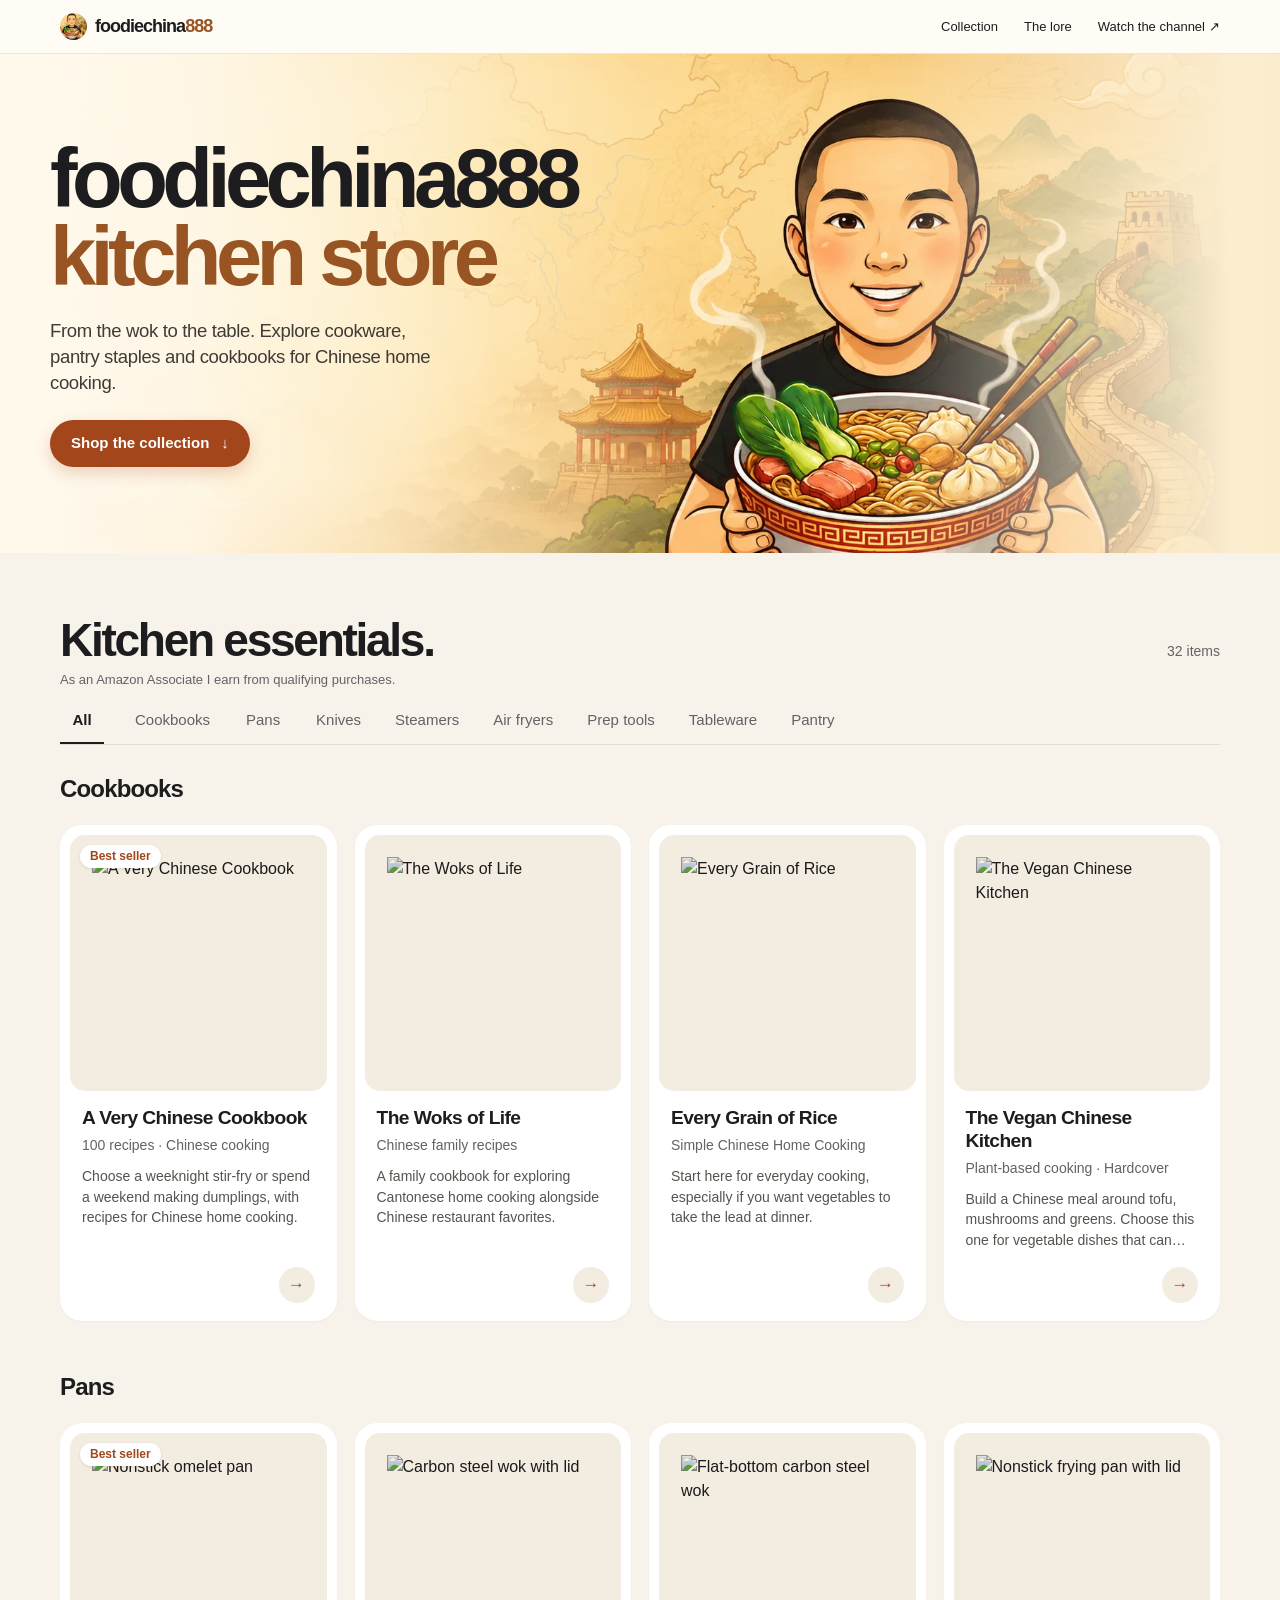
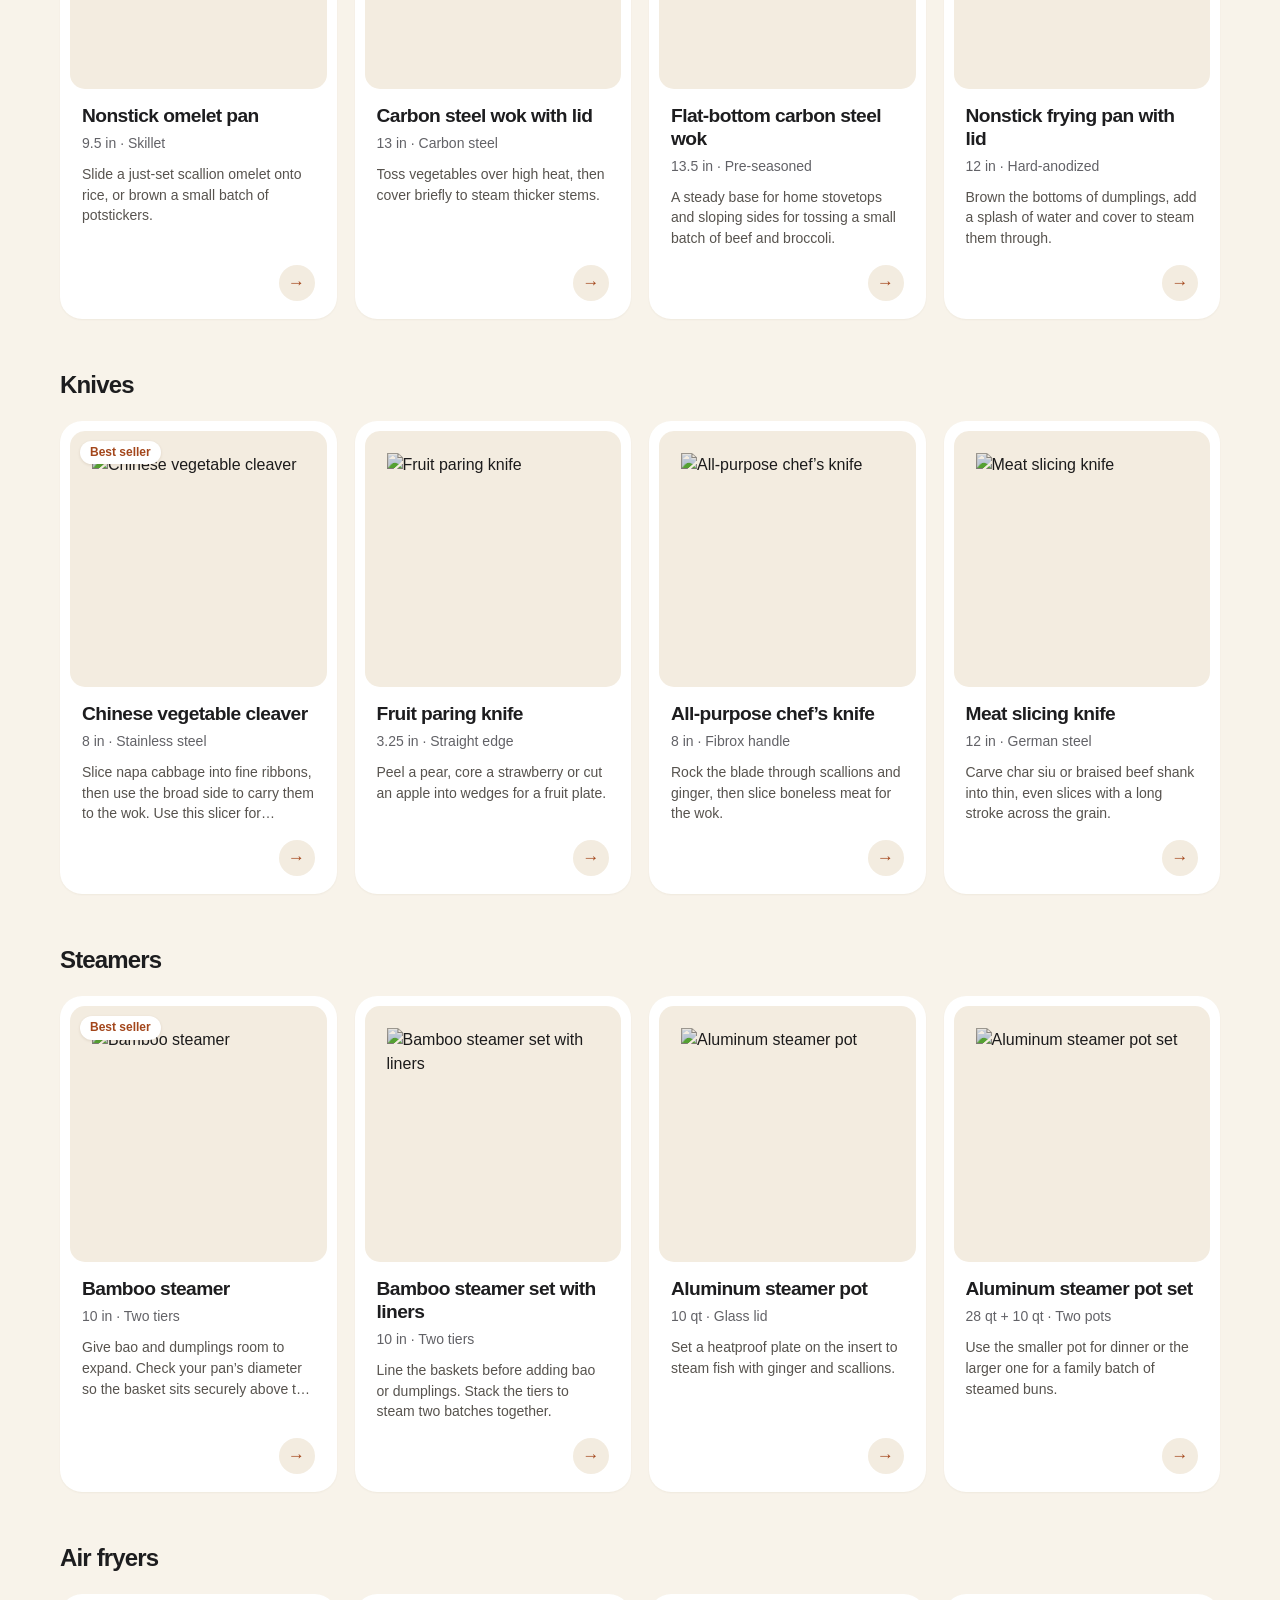
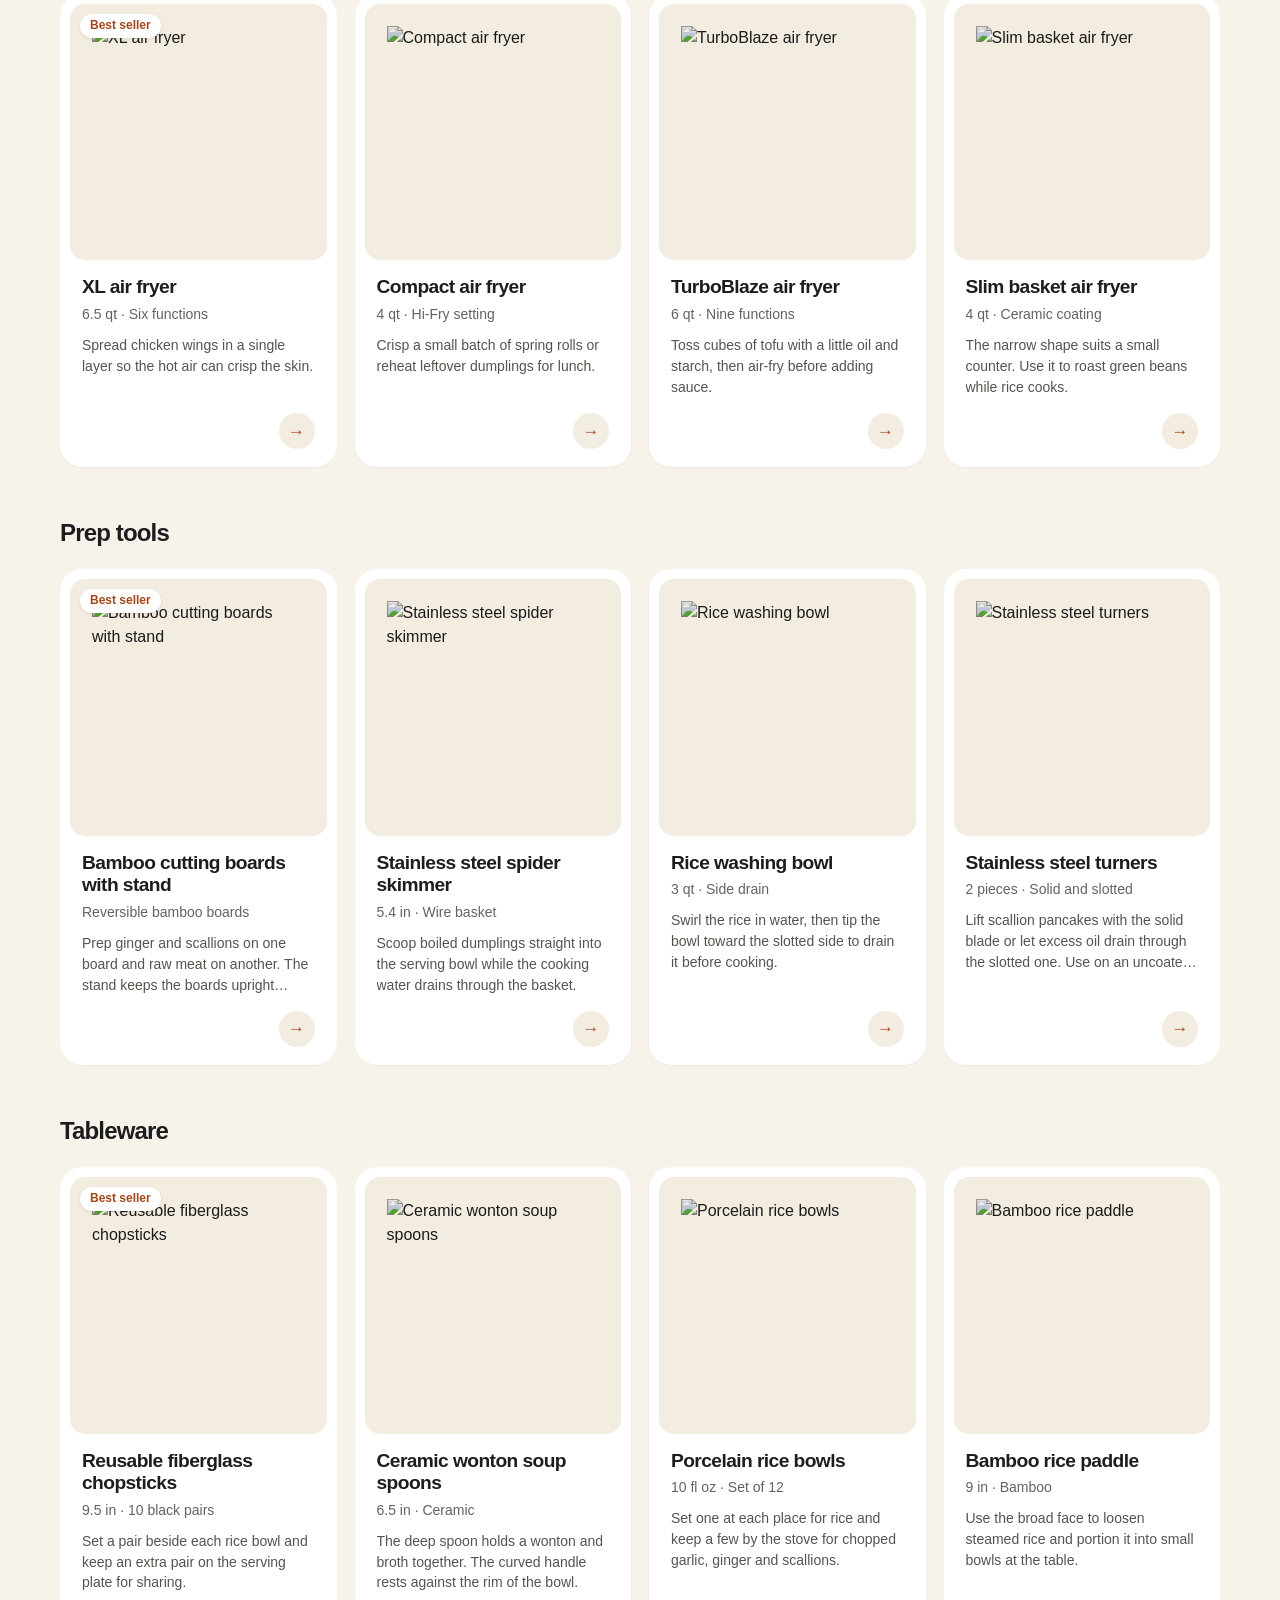
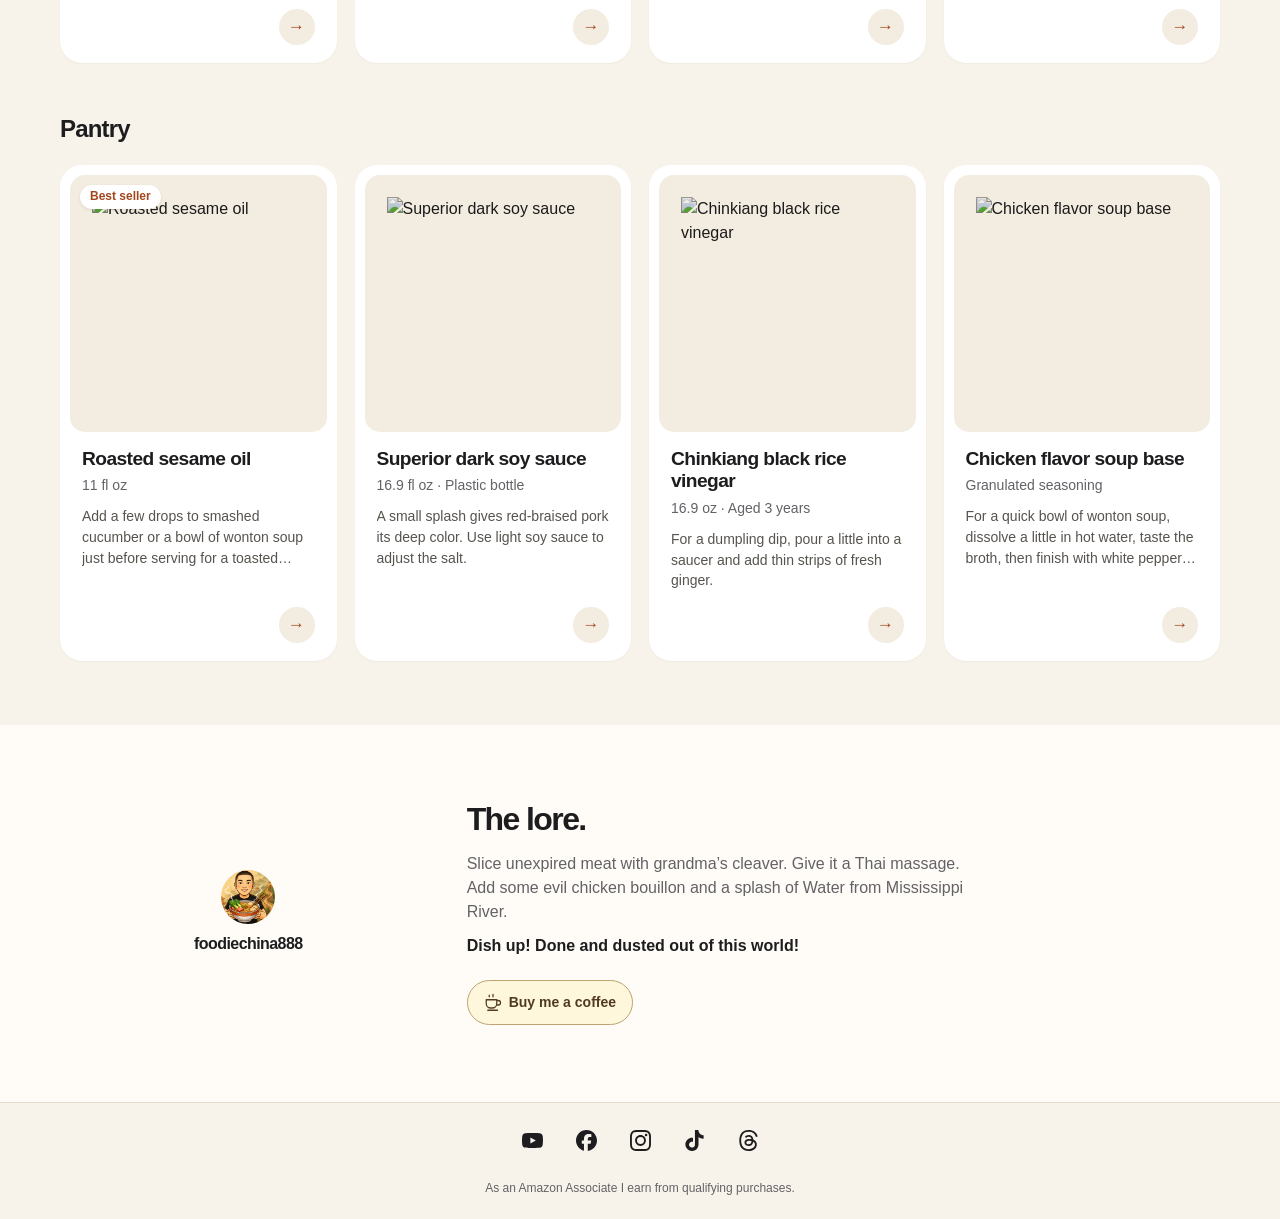
==== commit d12062a7: "Center the portrait above the name in The lore" ====
--- a/index.html
+++ b/index.html
@@ -3,7 +3,7 @@
 <title>foodiechina888 kitchen store</title>
 <meta name="description" content="Explore foodiechina888’s selection of woks, knives, steamers, Chinese tableware, pantry staples and cookbooks.">
 <link rel="canonical" href="https://yiwuhire.com/"><meta property="og:title" content="foodiechina888 kitchen store"><meta property="og:description" content="Cookware, pantry staples and books for Chinese home cooking."><meta property="og:image" content="https://yiwuhire.com/kitchen/foodiechina888-hero-wide.webp"><meta property="og:url" content="https://yiwuhire.com/">
-<link rel="icon" href="kitchen/apple-touch-icon.png"><link rel="apple-touch-icon" href="kitchen/apple-touch-icon.png"><link rel="stylesheet" href="kitchen/shop.css?v=2.4.1"><script src="kitchen/shop.js?v=2.4.1" defer></script></head>
+<link rel="icon" href="kitchen/apple-touch-icon.png"><link rel="apple-touch-icon" href="kitchen/apple-touch-icon.png"><link rel="stylesheet" href="kitchen/shop.css?v=2.4.2"><script src="kitchen/shop.js?v=2.4.2" defer></script></head>
 <body><a class="skip" href="#collection">Skip to collection</a>
 <header><nav class="wrap" aria-label="Main"><a class="brand" href="./"><img src="kitchen/apple-touch-icon.png" width="30" height="30" alt="">foodiechina<span>888</span></a><div class="navlinks"><a href="#collection">Collection</a><a href="#lore">The lore</a><a class="channel" href="https://www.youtube.com/@foodiechina888">Watch the channel <span aria-hidden="true">↗</span></a></div></nav></header>
 <main><section class="hero" aria-labelledby="hero-title"><div class="hero-art"></div><div class="wrap hero-content"><div class="headline"><h1 id="hero-title">foodiechina888<br><span class="store-name">kitchen store</span></h1><p class="lead">From the wok to the table. Explore cookware, pantry staples and cookbooks for Chinese home cooking.</p><div class="hero-actions"><a class="primary" href="#collection">Shop the collection <span aria-hidden="true">↓</span></a></div></div></div></section>
--- a/kitchen/shop.css
+++ b/kitchen/shop.css
@@ -112,7 +112,7 @@
 }
 
 .selection { display: grid; grid-template-columns: 1fr 2fr; gap: 30px; padding-block: clamp(38px, 6vw, 82px); }
-.signature { display: flex; gap: 12px; align-items: center; align-self: start; }
+.signature { display: flex; flex-direction: column; align-items: center; align-self: center; gap: 8px; }
 .signature b { letter-spacing: -.035em; }
 .selection h2 { margin-bottom: 14px; font-size: 32px; }
 .selection p { max-width: 57ch; color: var(--secondary); }
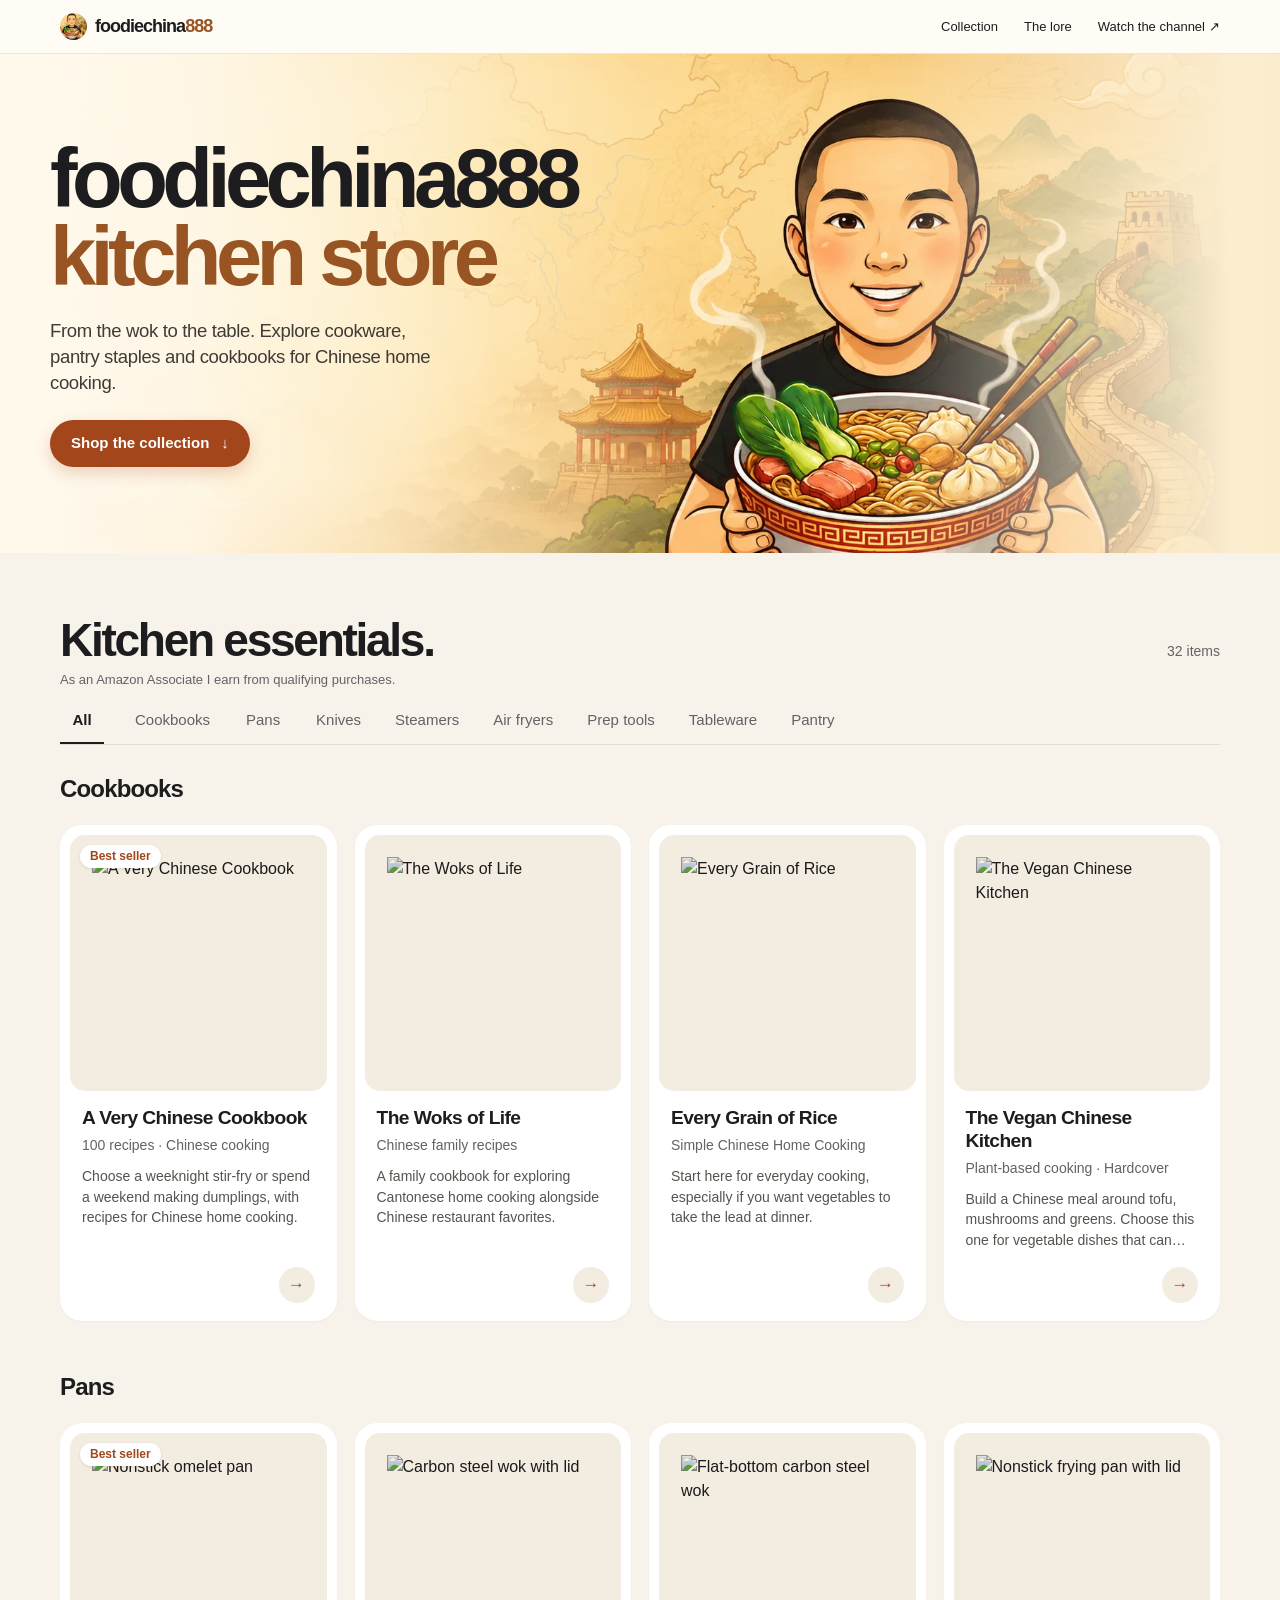
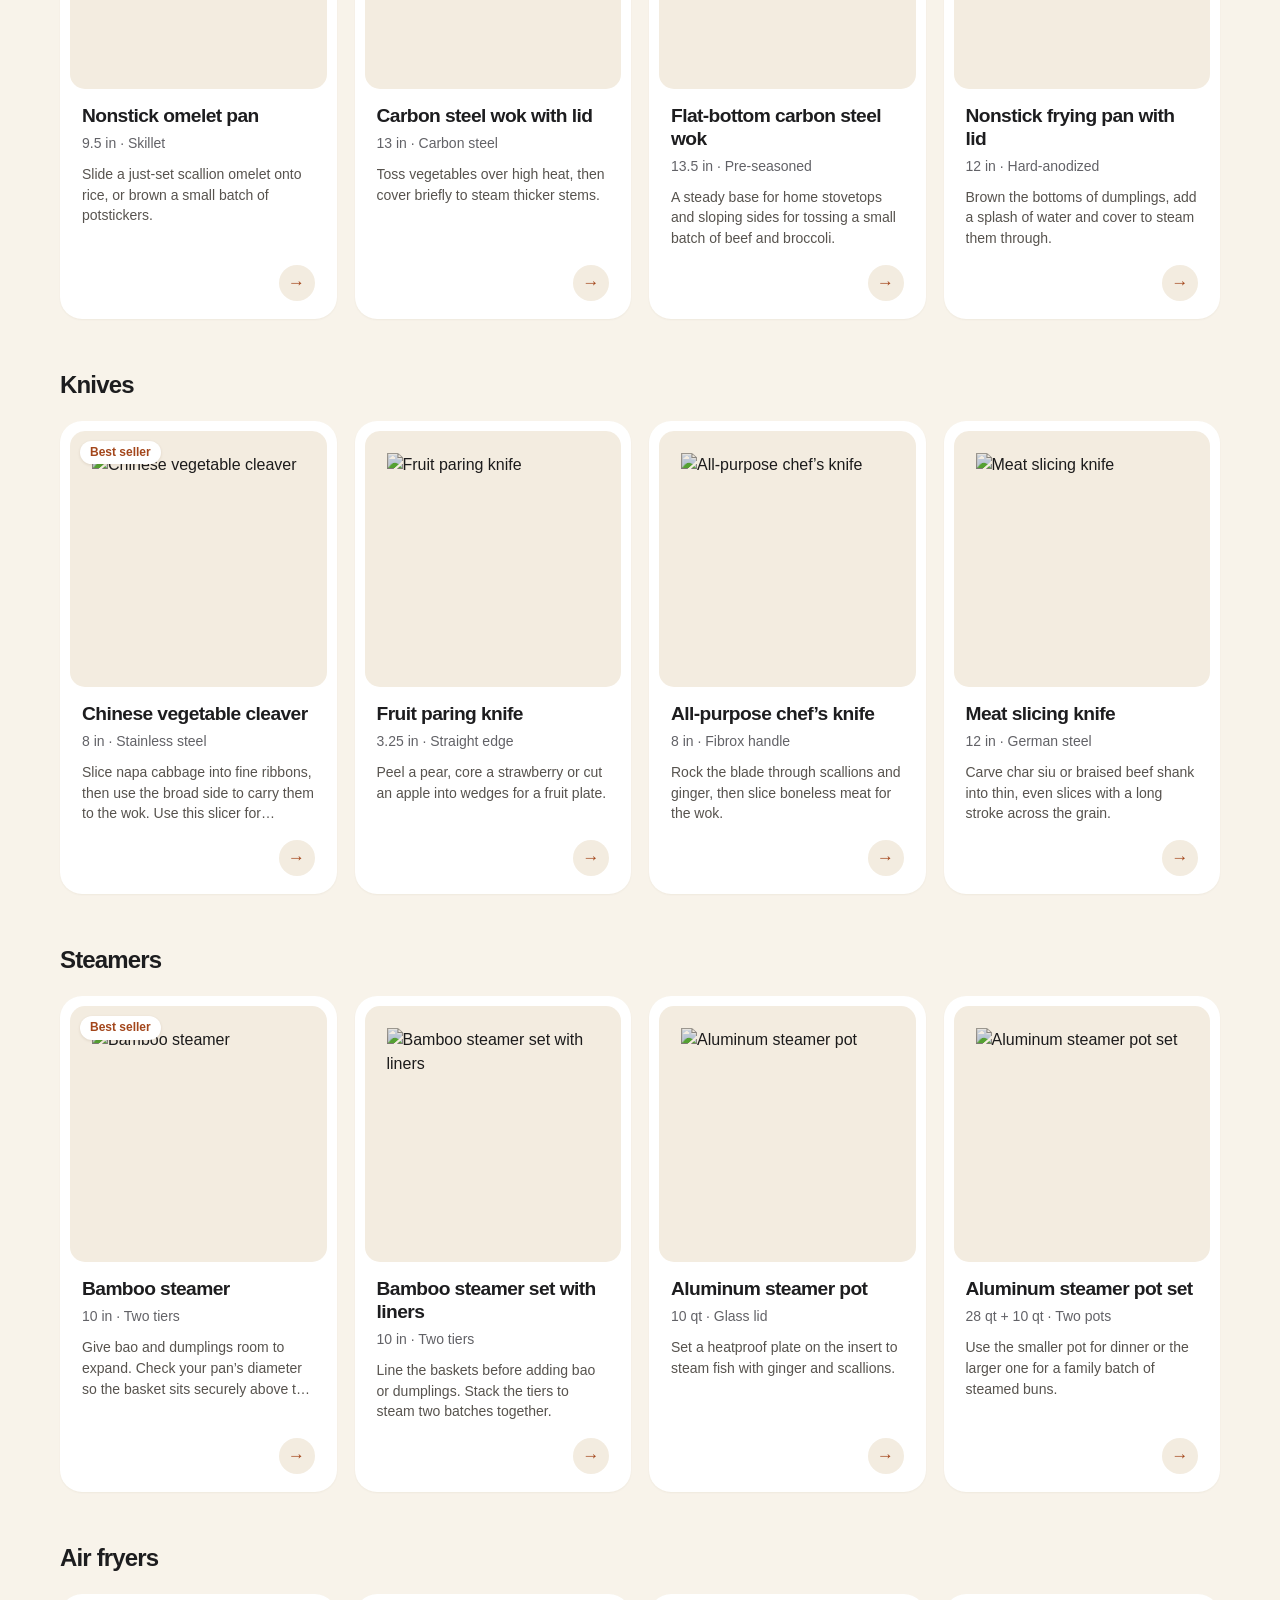
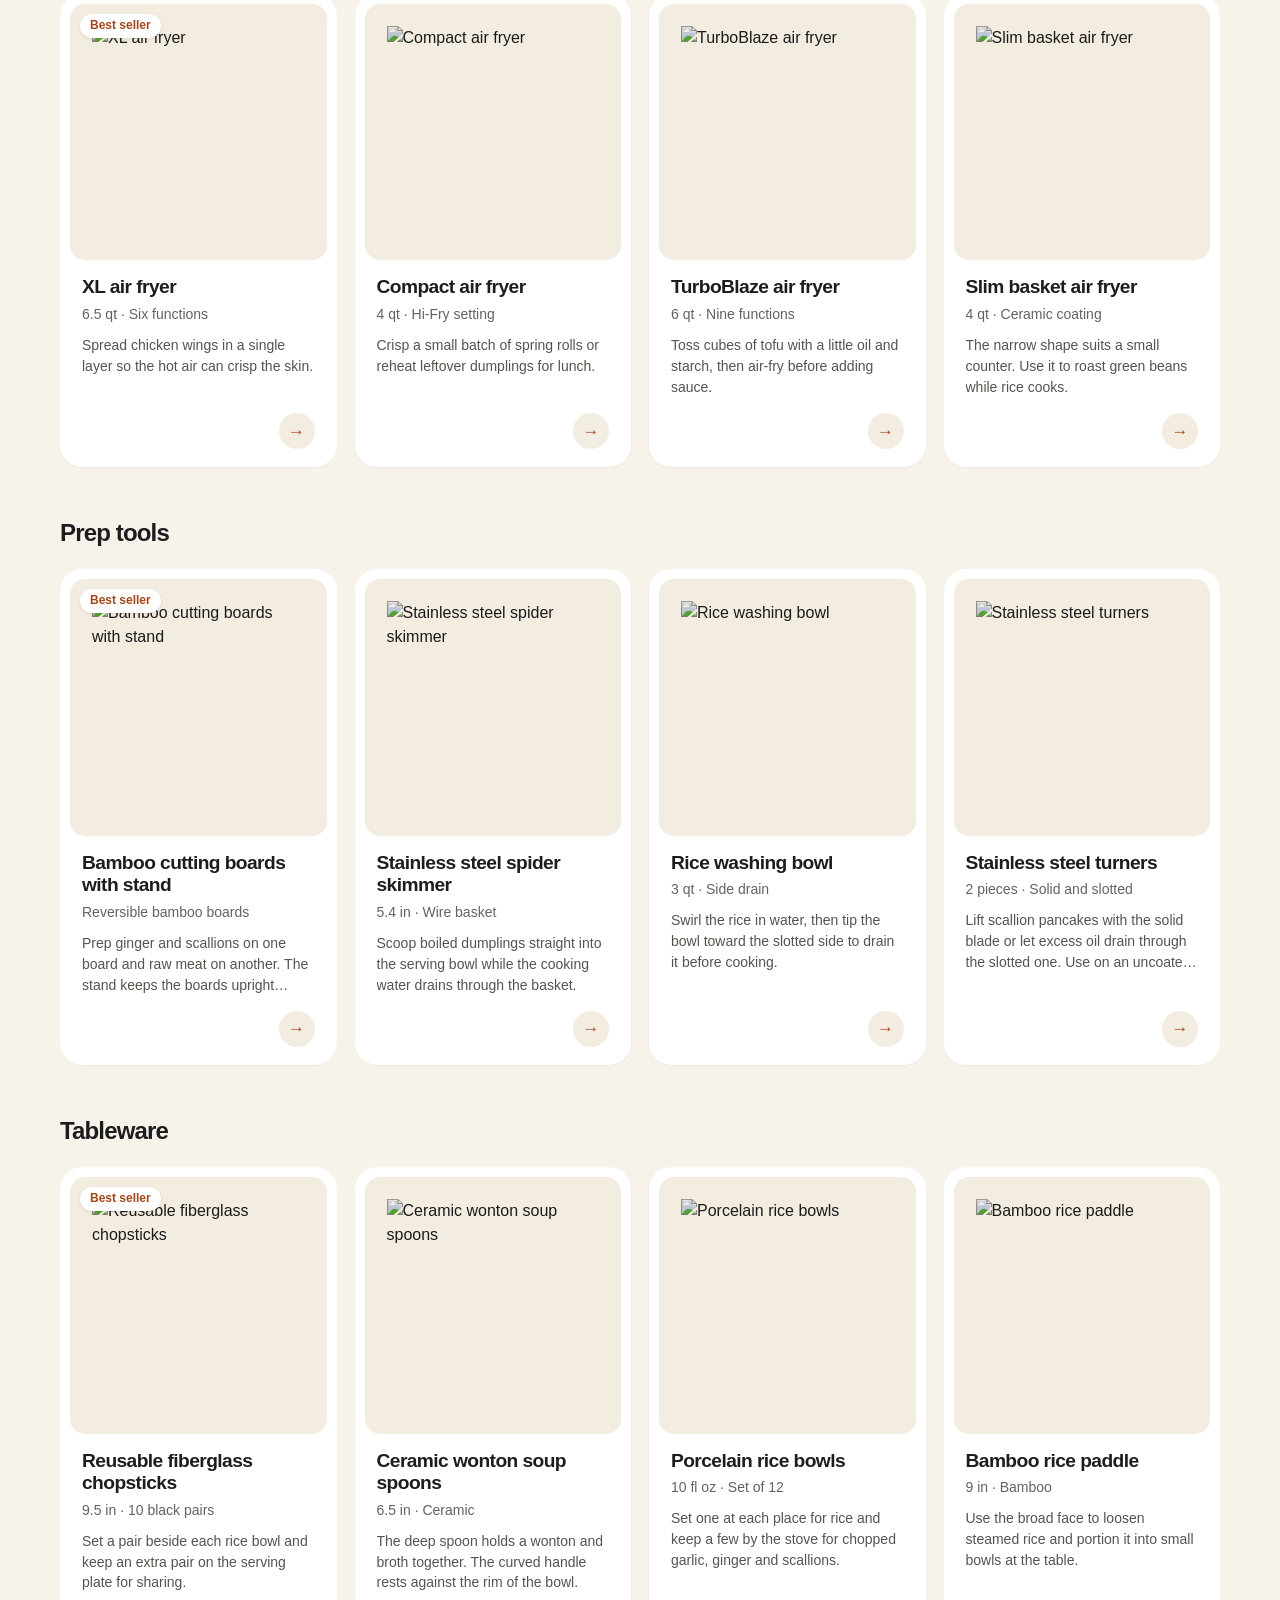
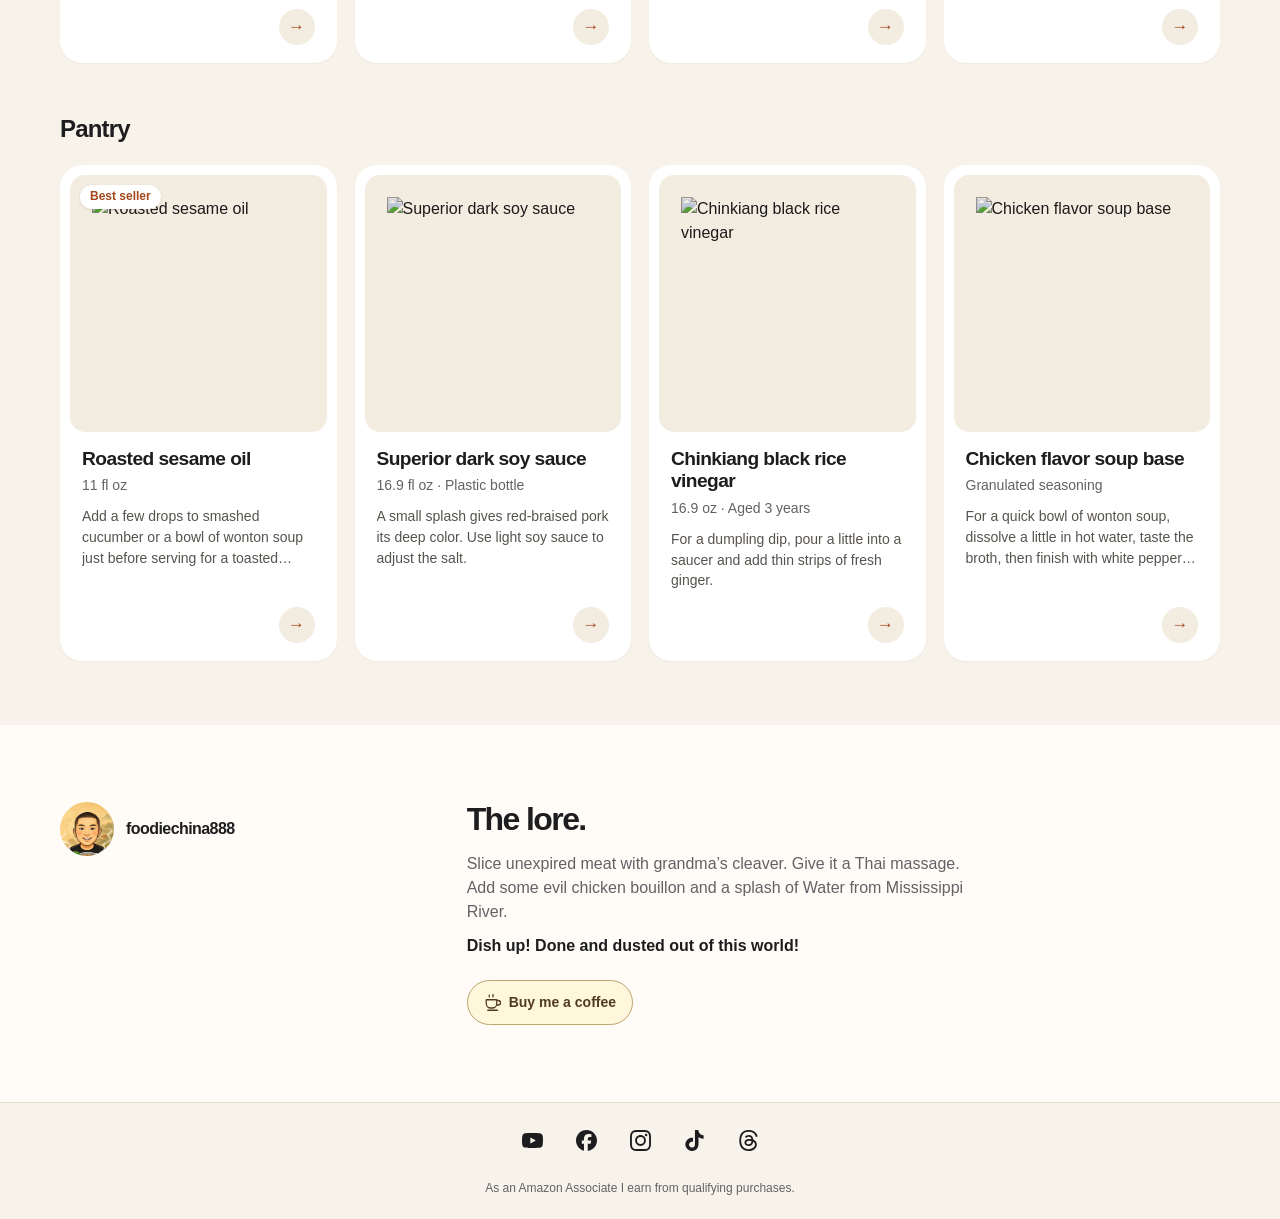
==== commit 2e606752: "Center the face inside the original inline lore avatar" ====
--- a/index.html
+++ b/index.html
@@ -3,7 +3,7 @@
 <title>foodiechina888 kitchen store</title>
 <meta name="description" content="Explore foodiechina888’s selection of woks, knives, steamers, Chinese tableware, pantry staples and cookbooks.">
 <link rel="canonical" href="https://yiwuhire.com/"><meta property="og:title" content="foodiechina888 kitchen store"><meta property="og:description" content="Cookware, pantry staples and books for Chinese home cooking."><meta property="og:image" content="https://yiwuhire.com/kitchen/foodiechina888-hero-wide.webp"><meta property="og:url" content="https://yiwuhire.com/">
-<link rel="icon" href="kitchen/apple-touch-icon.png"><link rel="apple-touch-icon" href="kitchen/apple-touch-icon.png"><link rel="stylesheet" href="kitchen/shop.css?v=2.4.2"><script src="kitchen/shop.js?v=2.4.2" defer></script></head>
+<link rel="icon" href="kitchen/apple-touch-icon.png"><link rel="apple-touch-icon" href="kitchen/apple-touch-icon.png"><link rel="stylesheet" href="kitchen/shop.css?v=2.4.3"><script src="kitchen/shop.js?v=2.4.3" defer></script></head>
 <body><a class="skip" href="#collection">Skip to collection</a>
 <header><nav class="wrap" aria-label="Main"><a class="brand" href="./"><img src="kitchen/apple-touch-icon.png" width="30" height="30" alt="">foodiechina<span>888</span></a><div class="navlinks"><a href="#collection">Collection</a><a href="#lore">The lore</a><a class="channel" href="https://www.youtube.com/@foodiechina888">Watch the channel <span aria-hidden="true">↗</span></a></div></nav></header>
 <main><section class="hero" aria-labelledby="hero-title"><div class="hero-art"></div><div class="wrap hero-content"><div class="headline"><h1 id="hero-title">foodiechina888<br><span class="store-name">kitchen store</span></h1><p class="lead">From the wok to the table. Explore cookware, pantry staples and cookbooks for Chinese home cooking.</p><div class="hero-actions"><a class="primary" href="#collection">Shop the collection <span aria-hidden="true">↓</span></a></div></div></div></section>
@@ -148,7 +148,7 @@
         <div class="card-copy"><h4>Chicken flavor soup base</h4><p class="spec">Granulated seasoning</p><p class="use">For a quick bowl of wonton soup, dissolve a little in hot water, taste the broth, then finish with white pepper and scallions.</p><span class="cta" aria-hidden="true"><span>→</span></span></div>
       </a>
     </div></section>
-<section id="lore" class="selection wrap"><div class="signature"><img src="kitchen/apple-touch-icon.png" width="54" height="54" alt=""><b>foodiechina888</b></div><div id="selection"><h2>The lore.</h2>
+<section id="lore" class="selection wrap"><div class="signature"><span class="signature-portrait" aria-hidden="true"></span><b>foodiechina888</b></div><div id="selection"><h2>The lore.</h2>
 <p>Slice unexpired meat with grandma’s cleaver. Give it a Thai massage. Add some evil chicken bouillon and a splash of Water from Mississippi River.</p>
 <p class="sign-off">Dish up! Done and dusted out of this world!</p><a id="support" class="coffee-link" href="https://www.buymeacoffee.com/foodiechina888" target="_blank" rel="noopener"><svg width="18" height="18" viewBox="0 0 24 24" fill="none" stroke="currentColor" stroke-width="1.7" stroke-linecap="round" stroke-linejoin="round" aria-hidden="true"><path d="M3 9h14v5a6 6 0 0 1-6 6H9a6 6 0 0 1-6-6zM17 10h2a3 3 0 1 1 0 6h-2M5 23h13M7 3v2m5-3v3"/></svg>Buy me a coffee</a></div></section></main>
 <a class="coffee-fab" href="https://www.buymeacoffee.com/foodiechina888" target="_blank" rel="noopener" aria-label="Buy me a coffee (opens in a new tab)" data-hidden="true"><svg class="cup" width="22" height="22" viewBox="0 0 24 24" fill="none" stroke="currentColor" stroke-width="1.8" stroke-linecap="round" stroke-linejoin="round" aria-hidden="true"><path class="steam" d="M7.5 1c-1.2 1.4 1.2 2.4 0 4.5M11.5 1c-1.2 1.4 1.2 2.4 0 4.5"/><path d="M3 9h14v5a6 6 0 0 1-6 6H9a6 6 0 0 1-6-6zM17 10h2a3 3 0 1 1 0 6h-2"/></svg><span>Buy me a coffee</span></a>
--- a/kitchen/shop.css
+++ b/kitchen/shop.css
@@ -28,7 +28,7 @@
 nav, .brand, .navlinks { display: flex; align-items: center; }
 header nav { min-height: 53px; justify-content: space-between; }
 .brand { min-height: 44px; font-size: 18px; font-weight: 700; letter-spacing: -.055em; }
-.brand img, .signature img { border-radius: 50%; }
+.brand img, .signature-portrait { border-radius: 50%; }
 .brand img { margin-right: 8px; width: 27px; height: 27px; }
 .brand span, .store-name { color: var(--brand); }
 .navlinks { gap: 26px; font-size: 13px; }
@@ -112,7 +112,9 @@
 }
 
 .selection { display: grid; grid-template-columns: 1fr 2fr; gap: 30px; padding-block: clamp(38px, 6vw, 82px); }
-.signature { display: flex; flex-direction: column; align-items: center; align-self: center; gap: 8px; }
+.signature { display: flex; gap: 12px; align-items: center; align-self: start; }
+/* Frame the face using the extra sky above it in the original illustration. */
+.signature-portrait { width: 54px; height: 54px; flex: none; background: url("foodiechina888-hero-wide.webp") 81.2% 4% / 300% auto no-repeat; }
 .signature b { letter-spacing: -.035em; }
 .selection h2 { margin-bottom: 14px; font-size: 32px; }
 .selection p { max-width: 57ch; color: var(--secondary); }
@@ -156,7 +158,7 @@
   #count, .spec { font-size: 13px; }
   .disclosure { font-size: 12px; }
   .selection { grid-template-columns: 1fr; gap: 20px; }
-  .signature img { width: 38px; height: 38px; }
+  .signature-portrait { width: 38px; height: 38px; }
 }
 @media (max-width: 360px) {
   .grid { grid-template-columns: 1fr; }
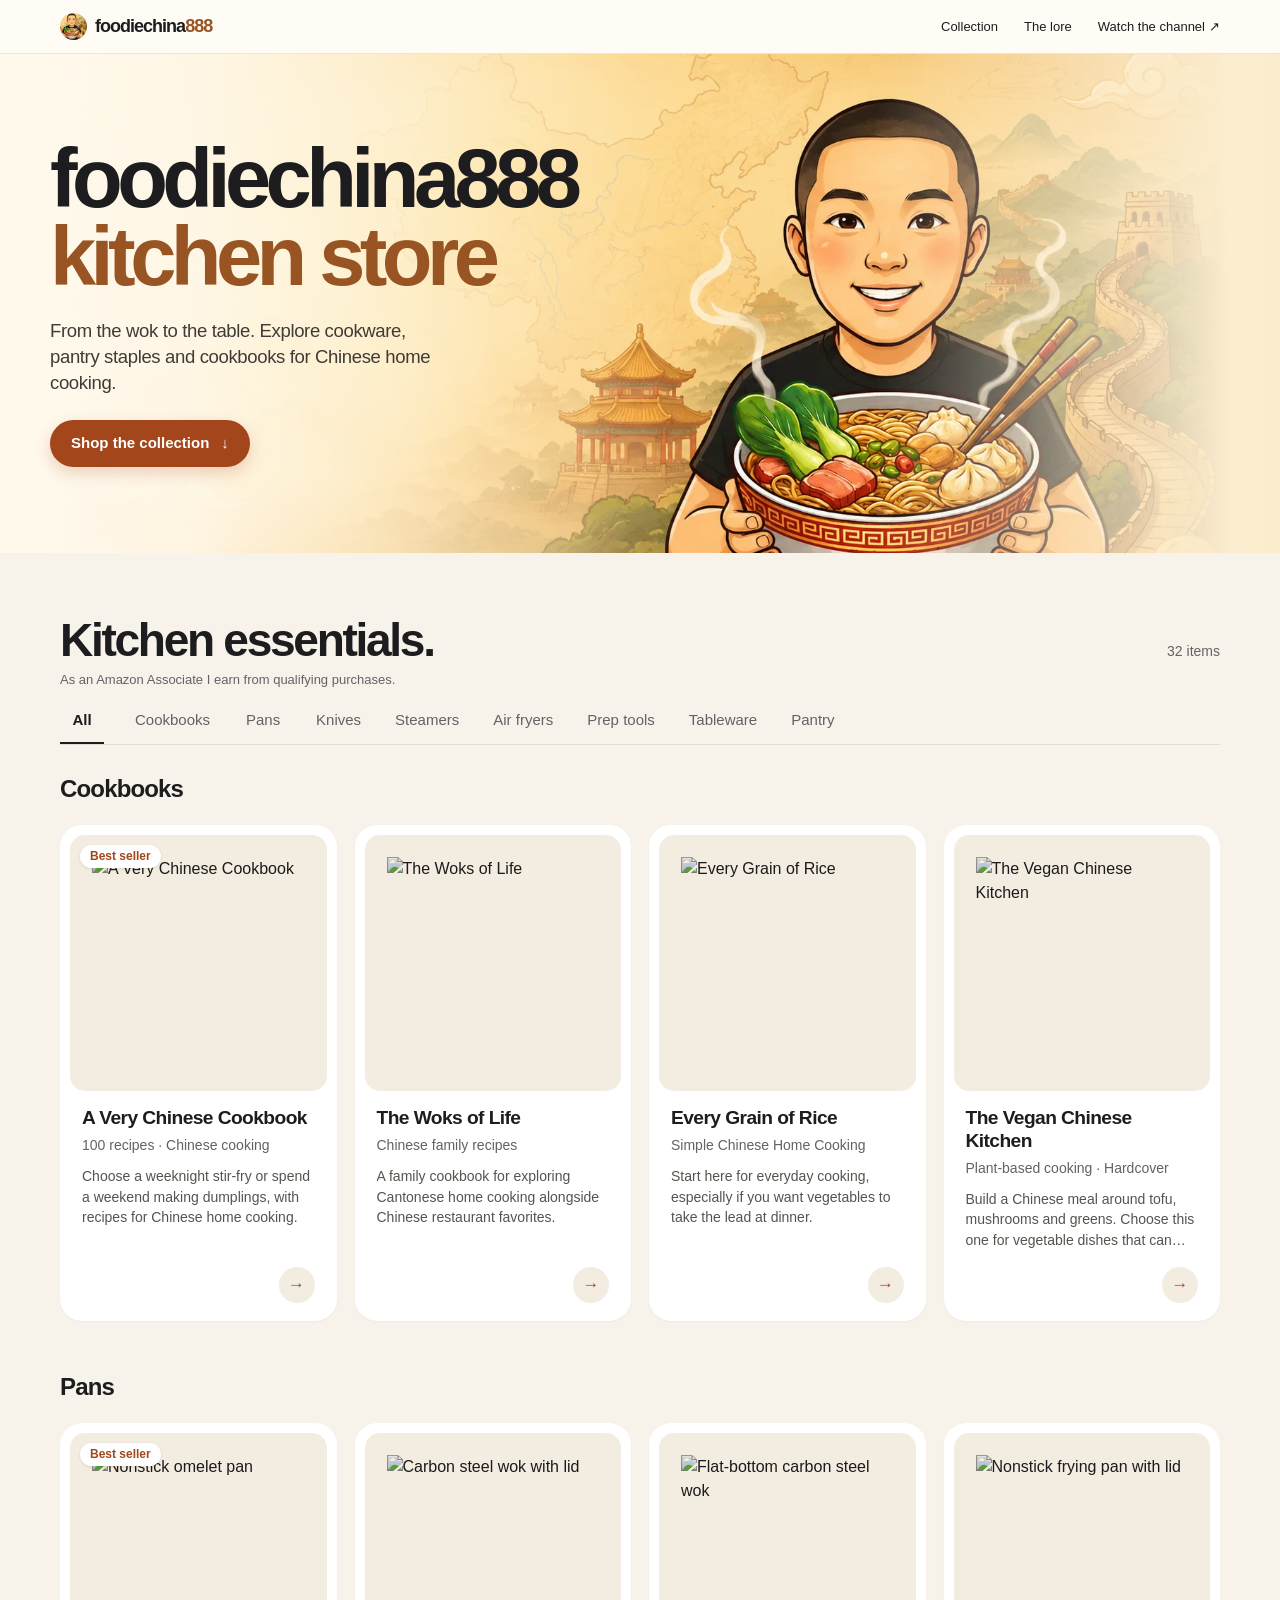
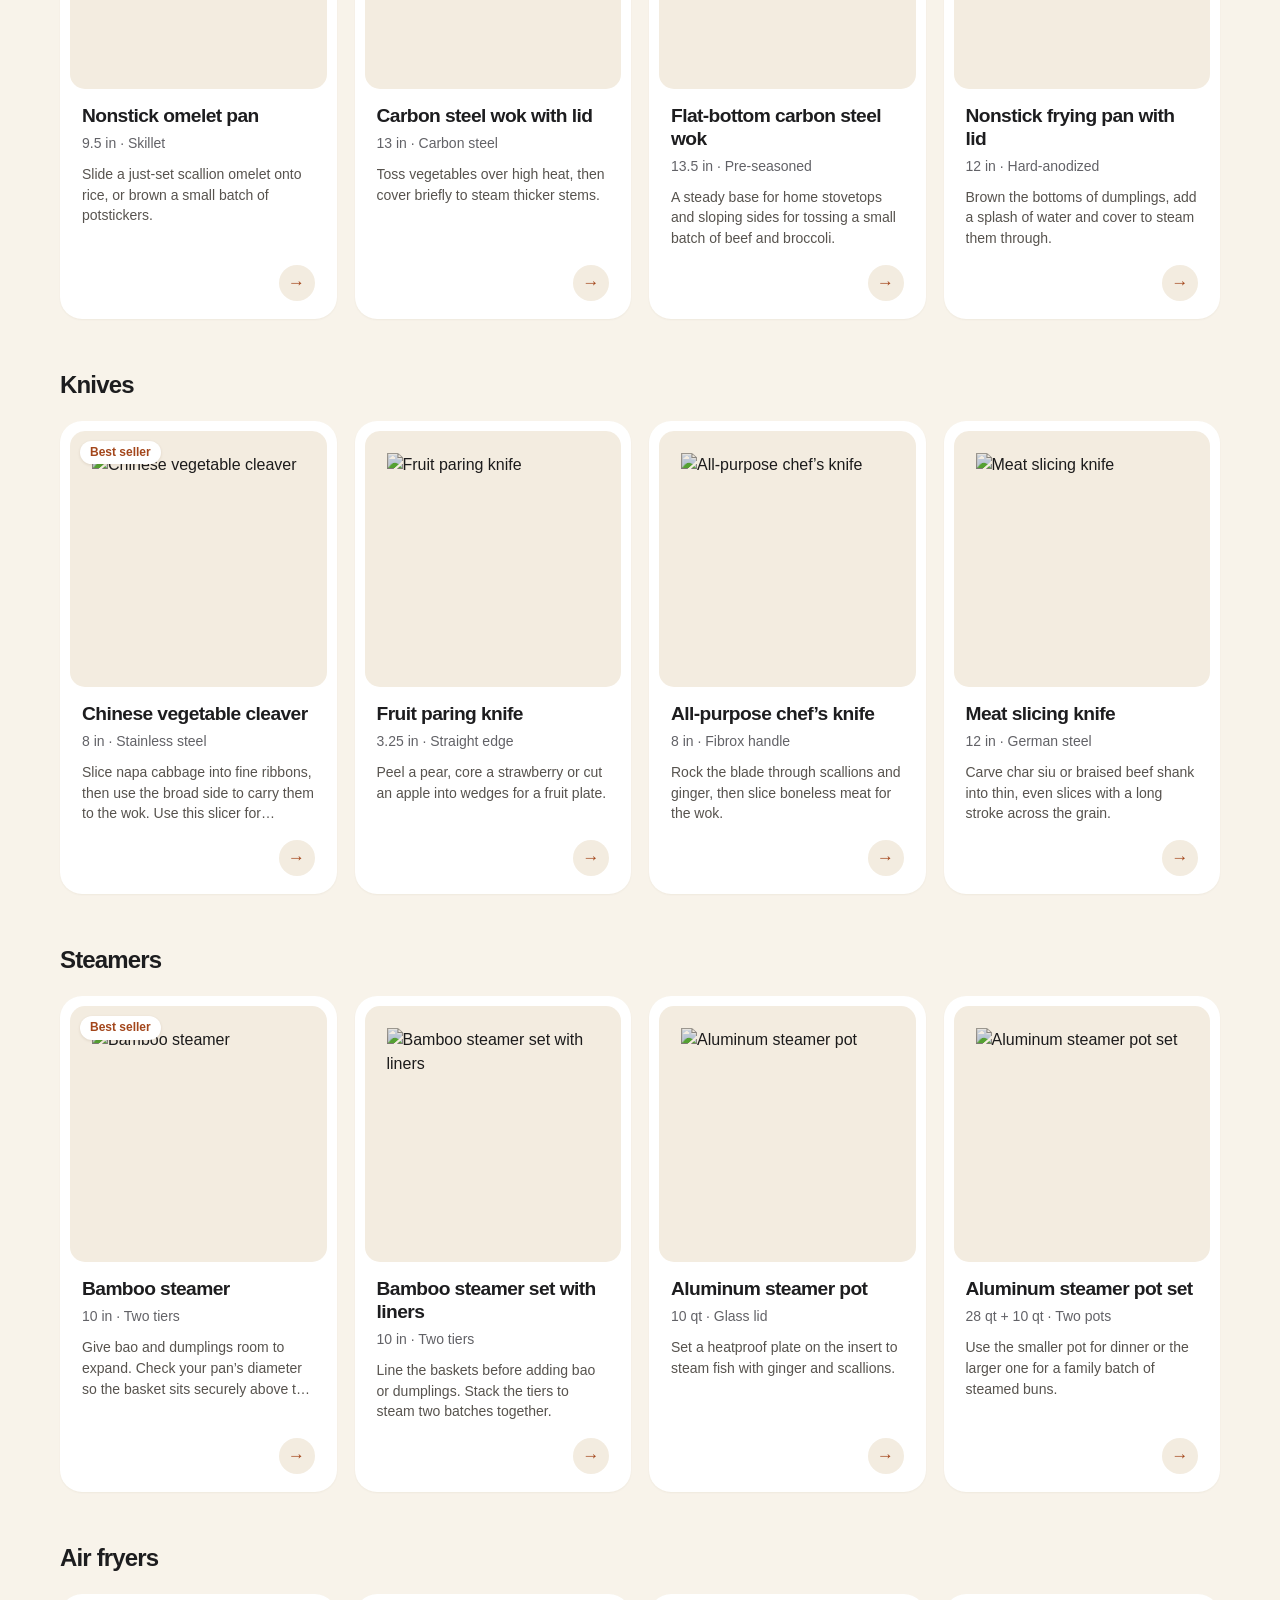
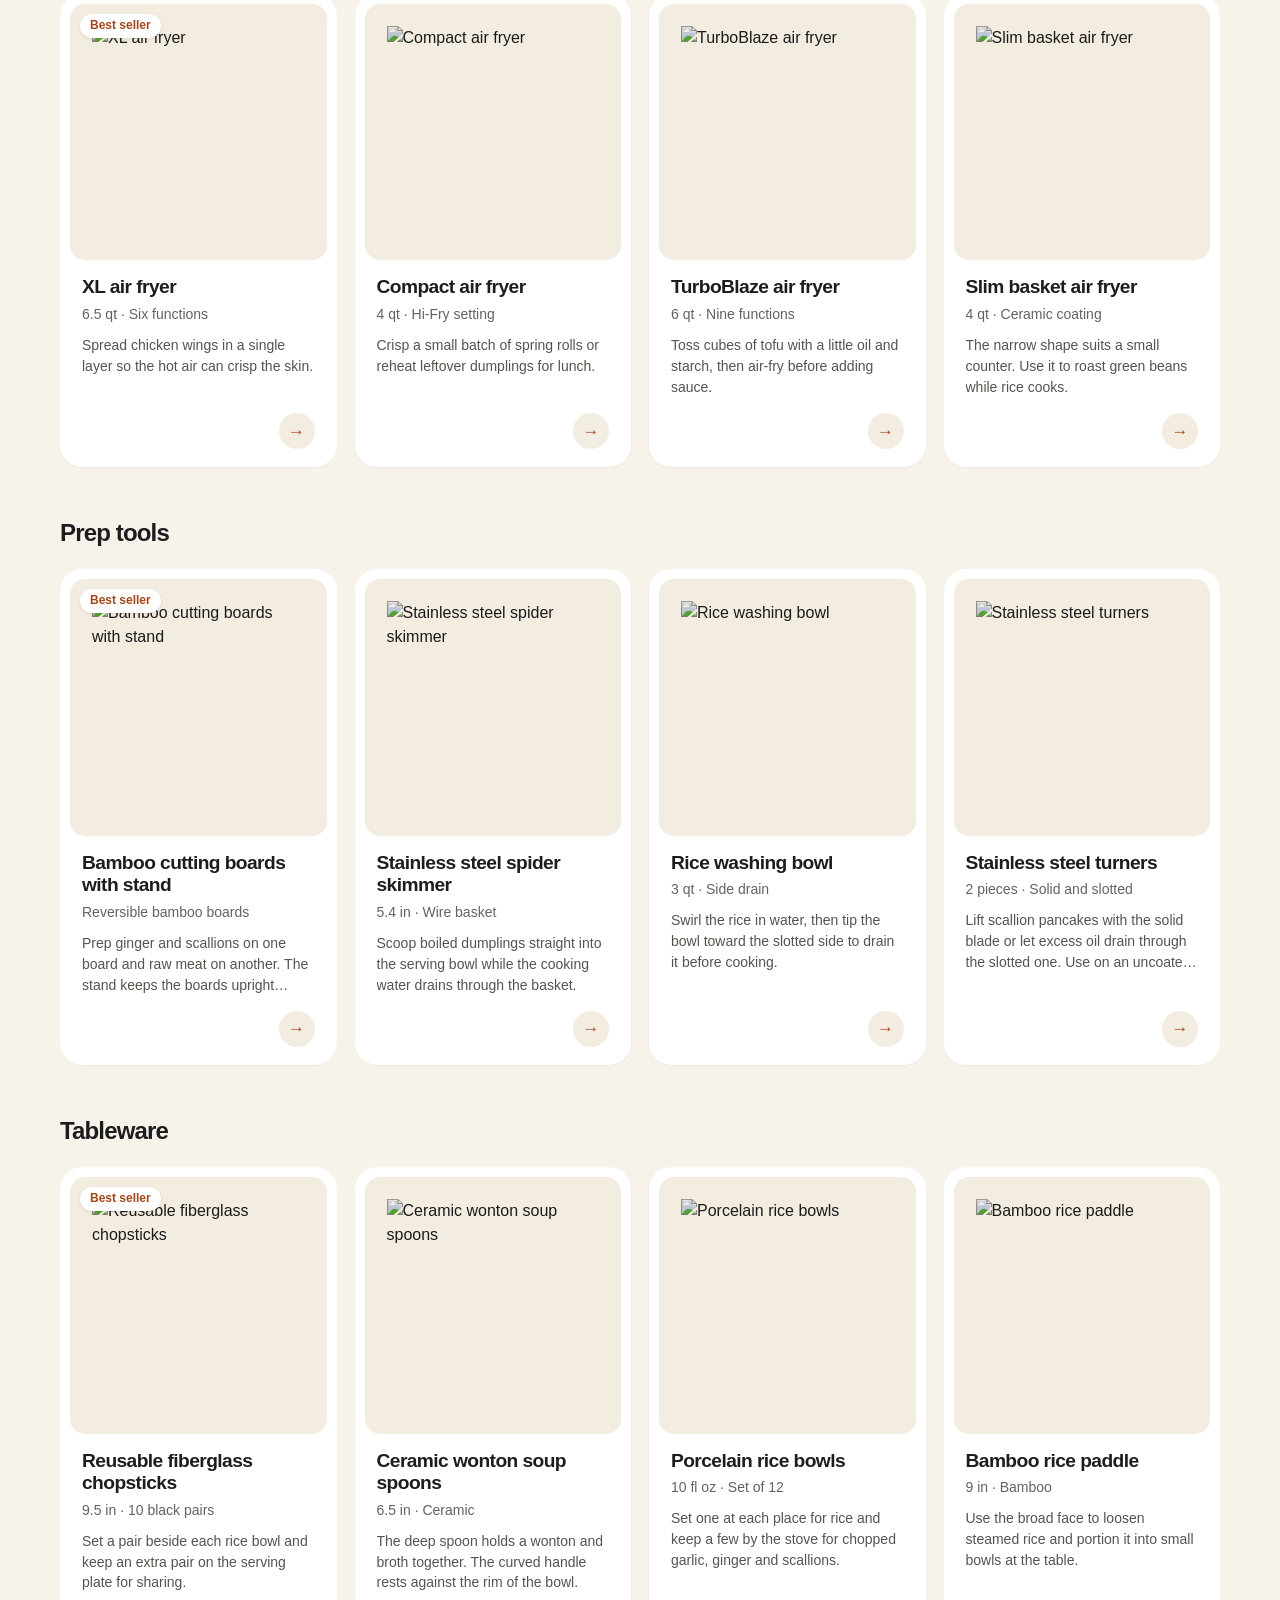
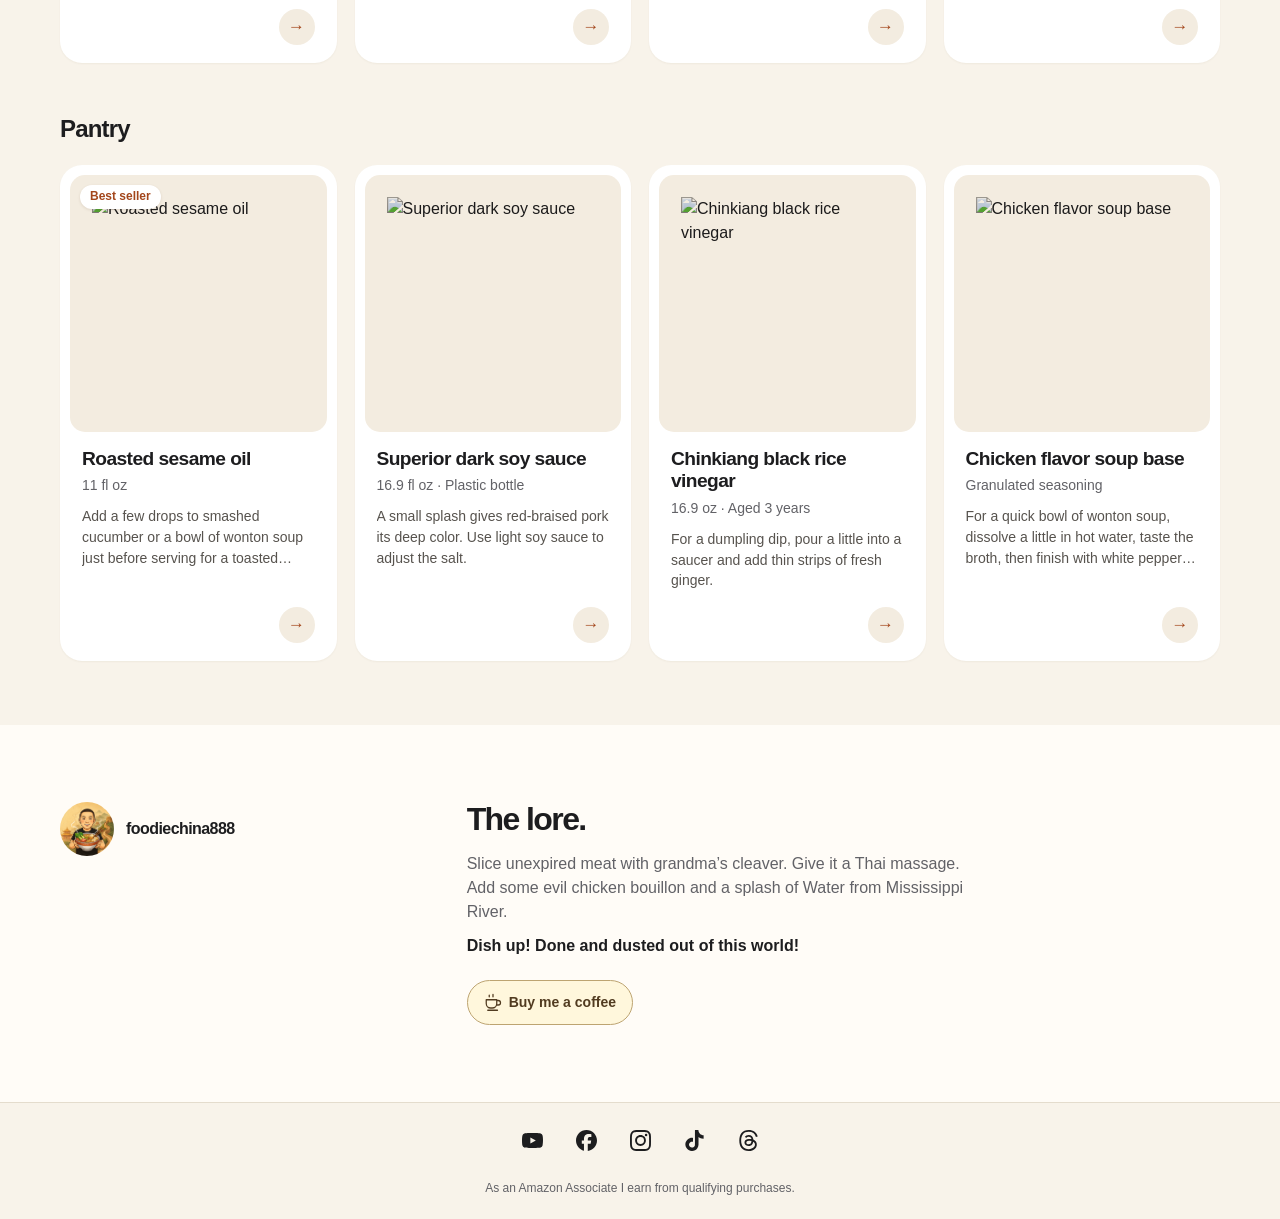
==== commit 4727d7a2: "Frame the cook and the entire noodle bowl in the lore avatar" ====
--- a/index.html
+++ b/index.html
@@ -3,7 +3,7 @@
 <title>foodiechina888 kitchen store</title>
 <meta name="description" content="Explore foodiechina888’s selection of woks, knives, steamers, Chinese tableware, pantry staples and cookbooks.">
 <link rel="canonical" href="https://yiwuhire.com/"><meta property="og:title" content="foodiechina888 kitchen store"><meta property="og:description" content="Cookware, pantry staples and books for Chinese home cooking."><meta property="og:image" content="https://yiwuhire.com/kitchen/foodiechina888-hero-wide.webp"><meta property="og:url" content="https://yiwuhire.com/">
-<link rel="icon" href="kitchen/apple-touch-icon.png"><link rel="apple-touch-icon" href="kitchen/apple-touch-icon.png"><link rel="stylesheet" href="kitchen/shop.css?v=2.4.3"><script src="kitchen/shop.js?v=2.4.3" defer></script></head>
+<link rel="icon" href="kitchen/apple-touch-icon.png"><link rel="apple-touch-icon" href="kitchen/apple-touch-icon.png"><link rel="stylesheet" href="kitchen/shop.css?v=2.4.4"><script src="kitchen/shop.js?v=2.4.4" defer></script></head>
 <body><a class="skip" href="#collection">Skip to collection</a>
 <header><nav class="wrap" aria-label="Main"><a class="brand" href="./"><img src="kitchen/apple-touch-icon.png" width="30" height="30" alt="">foodiechina<span>888</span></a><div class="navlinks"><a href="#collection">Collection</a><a href="#lore">The lore</a><a class="channel" href="https://www.youtube.com/@foodiechina888">Watch the channel <span aria-hidden="true">↗</span></a></div></nav></header>
 <main><section class="hero" aria-labelledby="hero-title"><div class="hero-art"></div><div class="wrap hero-content"><div class="headline"><h1 id="hero-title">foodiechina888<br><span class="store-name">kitchen store</span></h1><p class="lead">From the wok to the table. Explore cookware, pantry staples and cookbooks for Chinese home cooking.</p><div class="hero-actions"><a class="primary" href="#collection">Shop the collection <span aria-hidden="true">↓</span></a></div></div></div></section>
--- a/kitchen/shop.css
+++ b/kitchen/shop.css
@@ -113,8 +113,8 @@
 
 .selection { display: grid; grid-template-columns: 1fr 2fr; gap: 30px; padding-block: clamp(38px, 6vw, 82px); }
 .signature { display: flex; gap: 12px; align-items: center; align-self: start; }
-/* Frame the face using the extra sky above it in the original illustration. */
-.signature-portrait { width: 54px; height: 54px; flex: none; background: url("foodiechina888-hero-wide.webp") 81.2% 4% / 300% auto no-repeat; }
+/* Center the cook and bowl together within the circular crop. */
+.signature-portrait { width: 54px; height: 54px; flex: none; background: url("foodiechina888-hero-wide.webp") 97.5% center / auto 100% no-repeat; }
 .signature b { letter-spacing: -.035em; }
 .selection h2 { margin-bottom: 14px; font-size: 32px; }
 .selection p { max-width: 57ch; color: var(--secondary); }
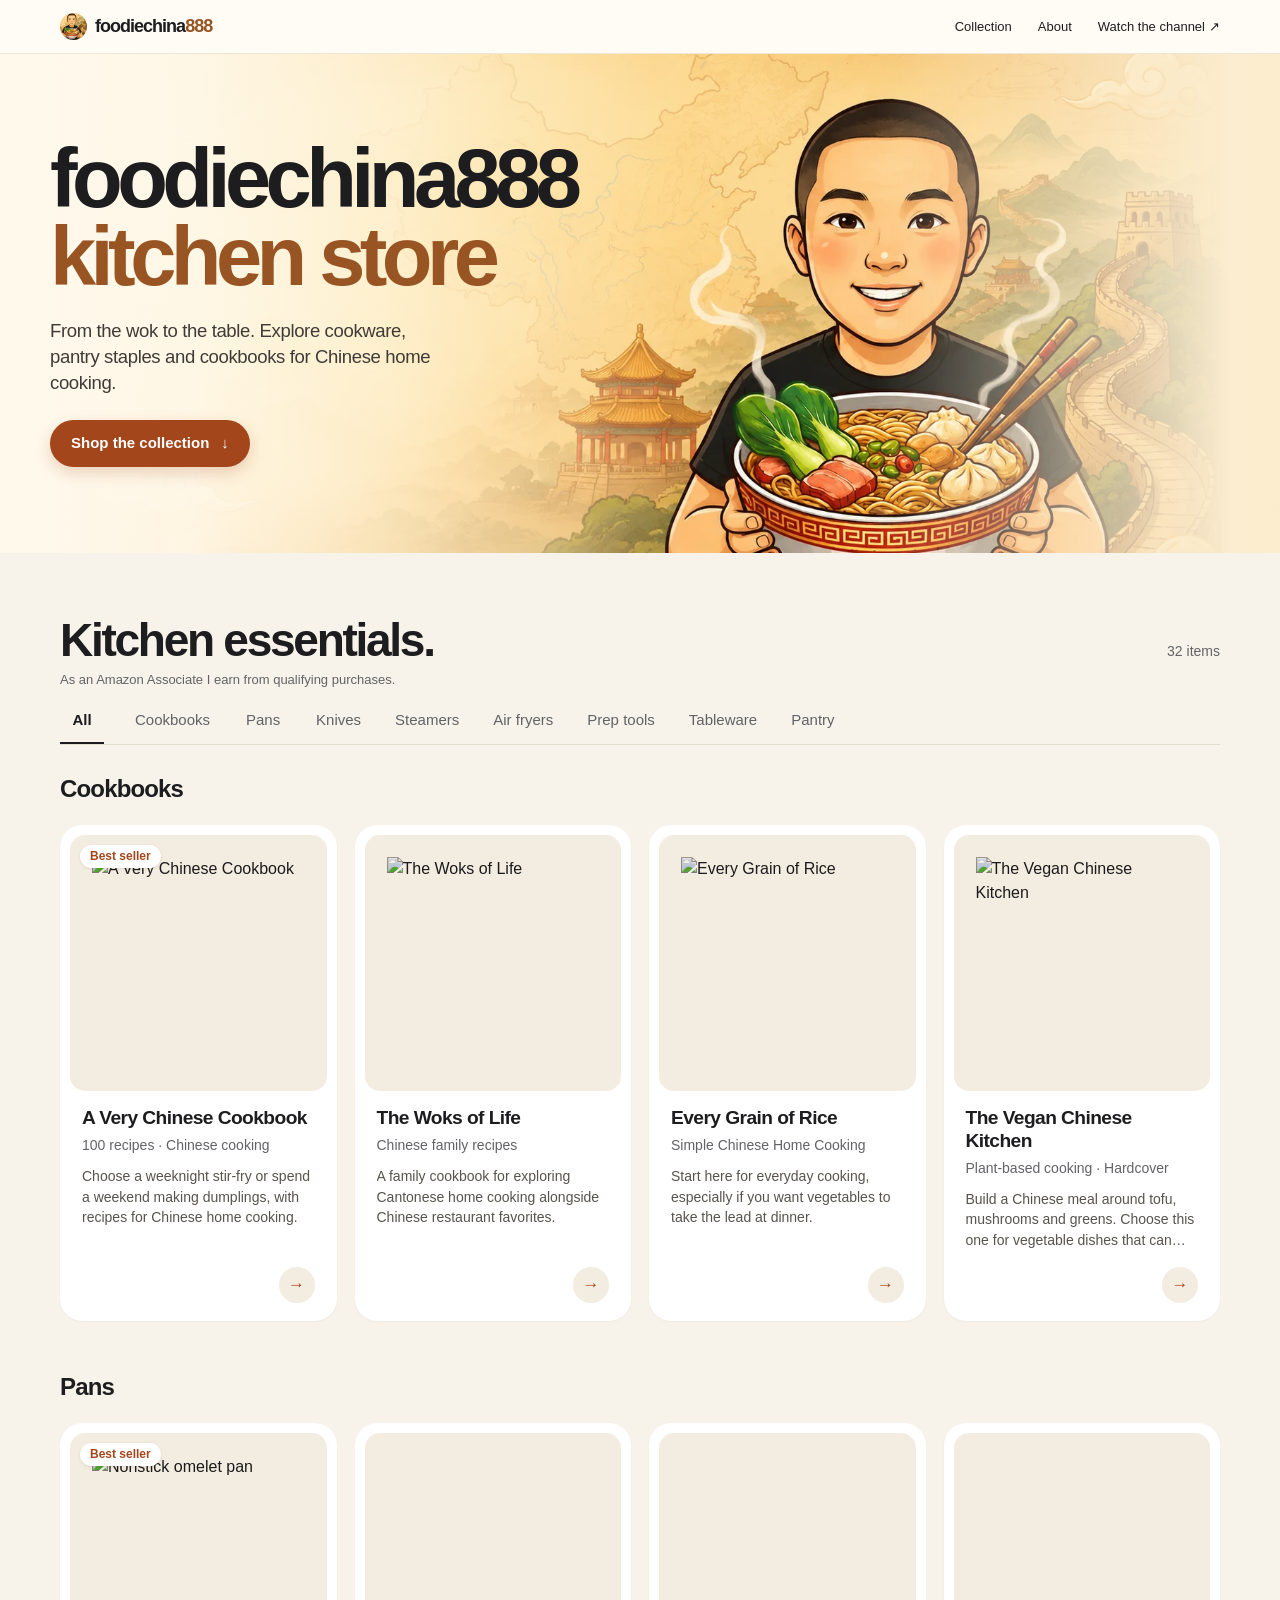
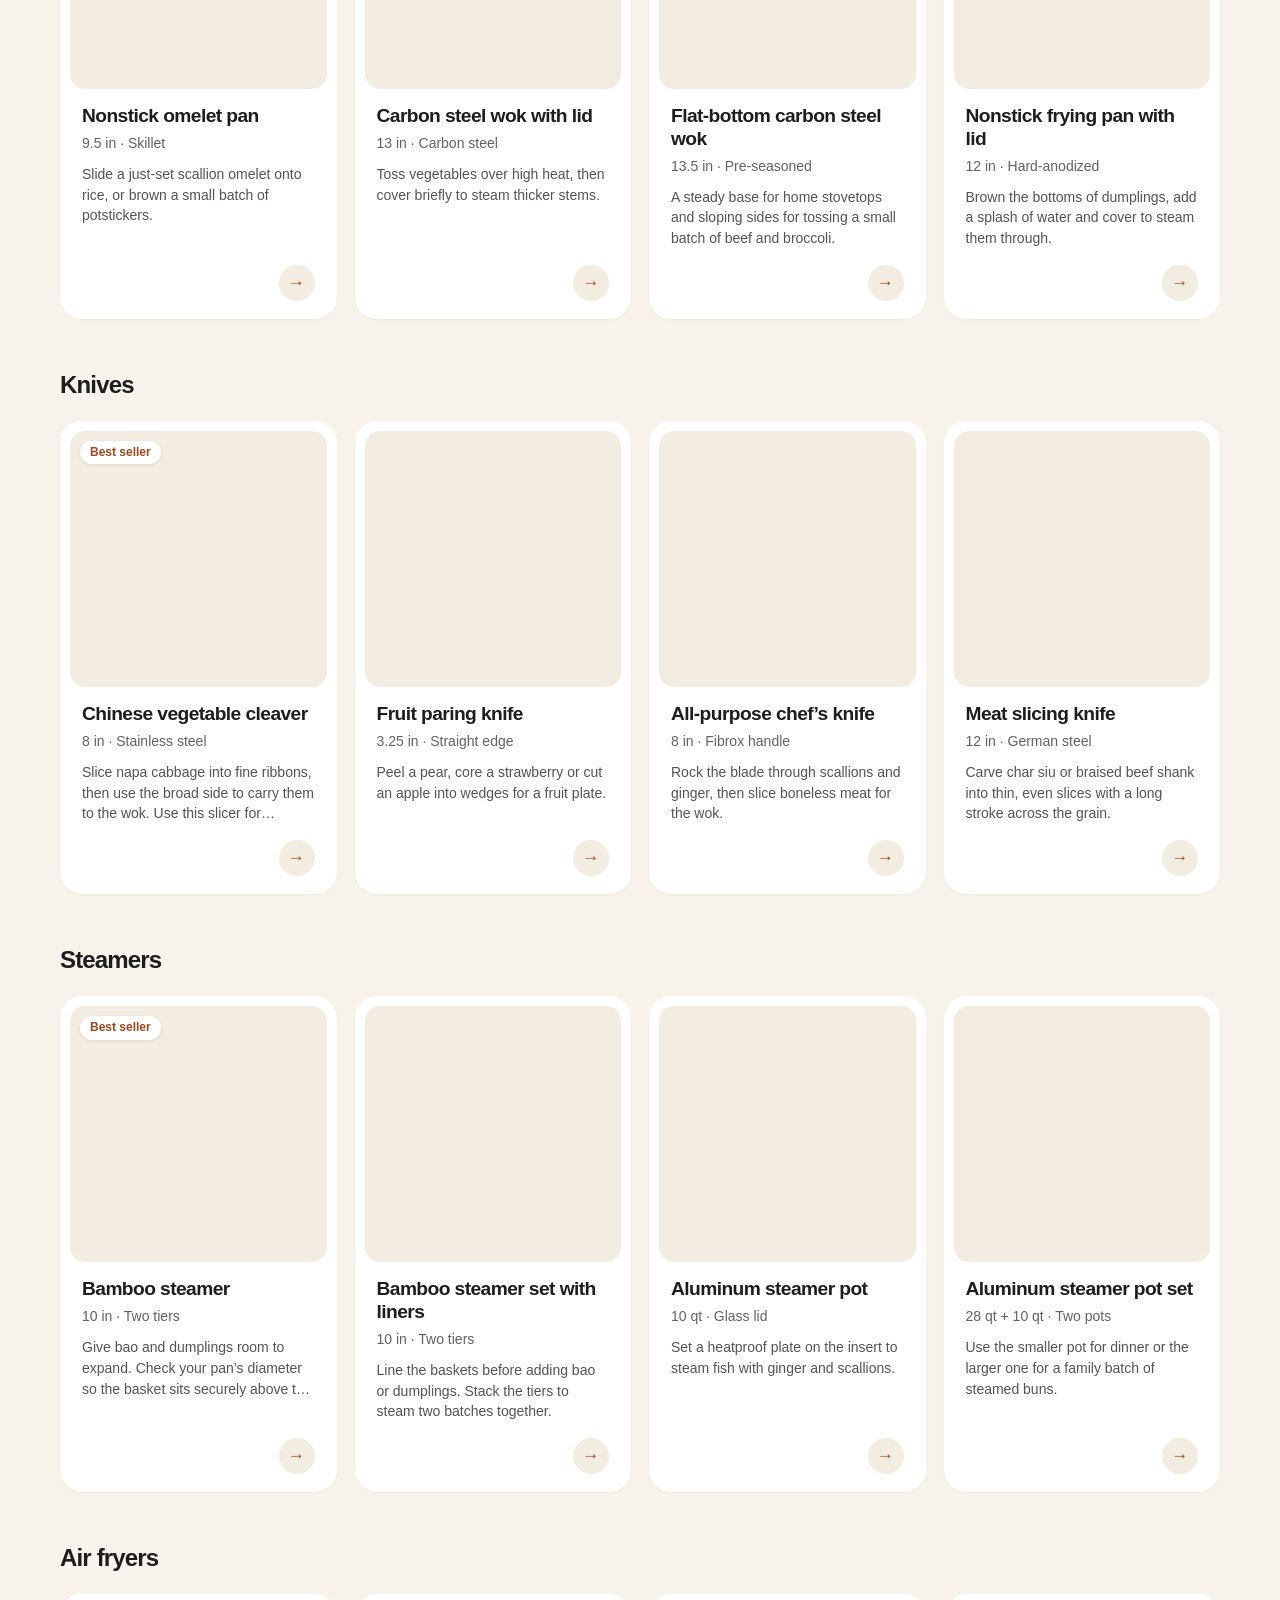
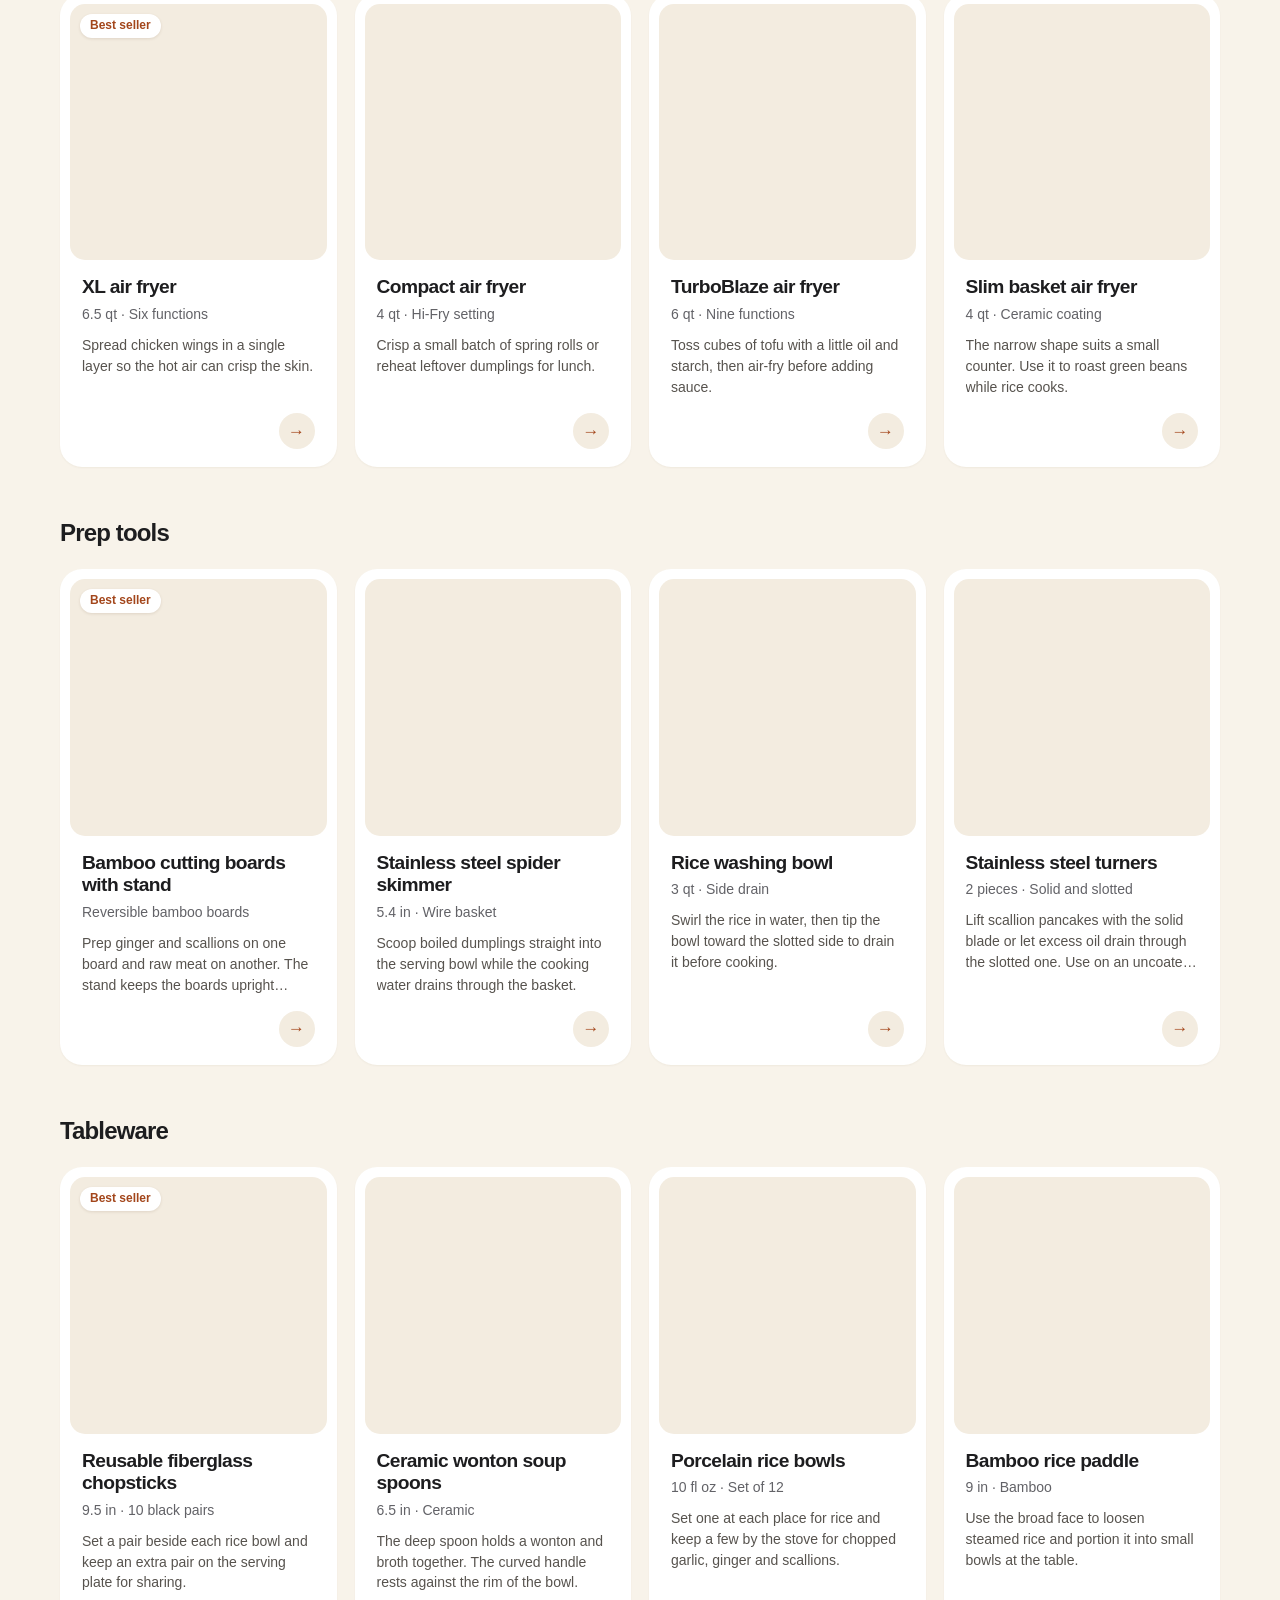
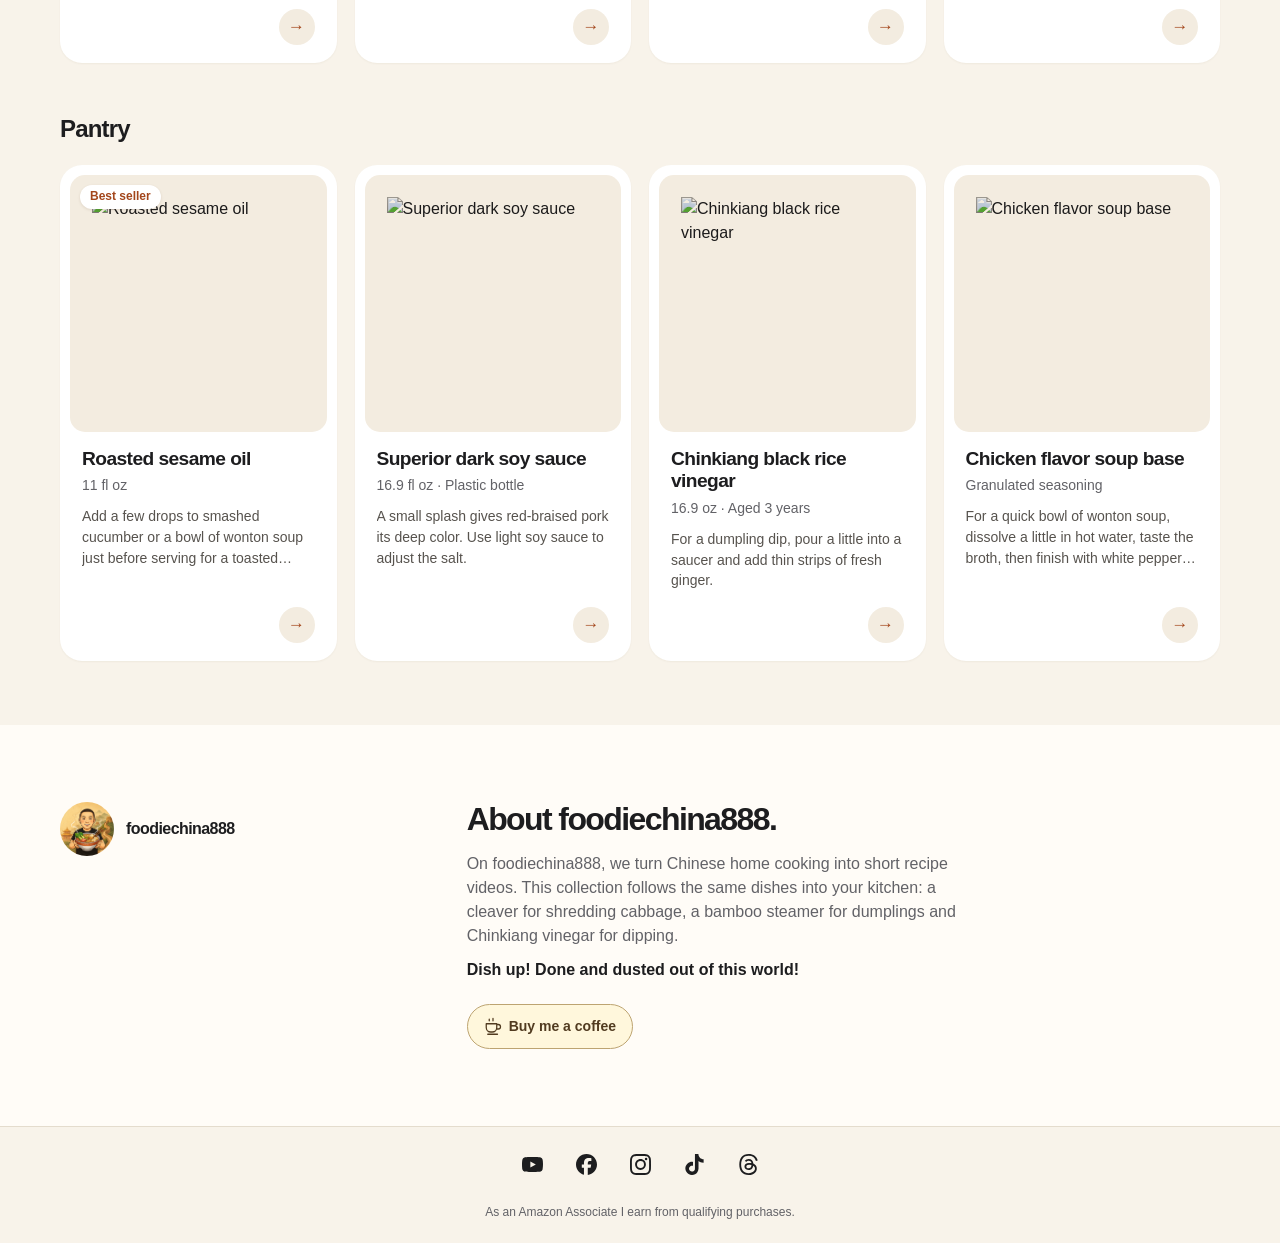
==== commit eddc93e5: "Improve search metadata and sharing on the kitchen preview" ====
--- a/index.html
+++ b/index.html
@@ -1,11 +1,60 @@
 <!doctype html>
 <html lang="en"><head><meta charset="utf-8"><meta name="viewport" content="width=device-width, initial-scale=1">
-<title>foodiechina888 kitchen store</title>
-<meta name="description" content="Explore foodiechina888’s selection of woks, knives, steamers, Chinese tableware, pantry staples and cookbooks.">
-<link rel="canonical" href="https://yiwuhire.com/"><meta property="og:title" content="foodiechina888 kitchen store"><meta property="og:description" content="Cookware, pantry staples and books for Chinese home cooking."><meta property="og:image" content="https://yiwuhire.com/kitchen/foodiechina888-hero-wide.webp"><meta property="og:url" content="https://yiwuhire.com/">
+<title>Chinese Cooking Essentials: Woks, Cleavers &amp; Pantry Staples | foodiechina888</title>
+<meta name="description" content="Explore foodiechina888’s picks for Chinese home cooking, from carbon steel woks and vegetable cleavers to bamboo steamers, black vinegar and cookbooks.">
+<!-- Preview only: omit this directive when synchronizing to production. -->
+<meta name="robots" content="noindex, follow">
+<link rel="canonical" href="https://foodiechina888.com/">
+<meta property="og:type" content="website">
+<meta property="og:site_name" content="foodiechina888">
+<meta property="og:title" content="Chinese Cooking Essentials | foodiechina888">
+<meta property="og:description" content="Explore foodiechina888’s picks for Chinese home cooking, from carbon steel woks and vegetable cleavers to bamboo steamers, black vinegar and cookbooks.">
+<meta property="og:url" content="https://yiwuhire.com/">
+<meta property="og:image" content="https://yiwuhire.com/kitchen/kitchen-share.jpg">
+<meta property="og:image:type" content="image/jpeg">
+<meta property="og:image:width" content="1200">
+<meta property="og:image:height" content="630">
+<meta property="og:image:alt" content="foodiechina888 kitchen illustration">
+<meta name="twitter:card" content="summary_large_image">
+<meta name="twitter:title" content="Chinese Cooking Essentials | foodiechina888">
+<meta name="twitter:description" content="Explore foodiechina888’s picks for Chinese home cooking, from carbon steel woks and vegetable cleavers to bamboo steamers, black vinegar and cookbooks.">
+<meta name="twitter:image" content="https://yiwuhire.com/kitchen/kitchen-share.jpg">
+<meta name="twitter:image:alt" content="foodiechina888 kitchen illustration">
+<link rel="preload" as="image" href="kitchen/foodiechina888-hero-mobile.webp" media="(max-width: 560px)" fetchpriority="high">
+<link rel="preload" as="image" href="kitchen/foodiechina888-hero-wide.webp" media="(width > 560px)" fetchpriority="high">
+<script type="application/ld+json">
+{
+  "@context": "https://schema.org",
+  "@graph": [
+    {
+      "@type": "Organization",
+      "@id": "https://foodiechina888.com/#organization",
+      "name": "foodiechina888",
+      "url": "https://foodiechina888.com/",
+      "logo": "https://foodiechina888.com/kitchen/apple-touch-icon.png",
+      "sameAs": [
+        "https://www.youtube.com/@foodiechina888",
+        "https://www.facebook.com/foodiechina888",
+        "https://www.instagram.com/foodiechina888/",
+        "https://www.tiktok.com/@foodiechina888"
+      ]
+    },
+    {
+      "@type": "WebSite",
+      "@id": "https://foodiechina888.com/#website",
+      "name": "foodiechina888",
+      "url": "https://foodiechina888.com/",
+      "publisher": {
+        "@id": "https://foodiechina888.com/#organization"
+      },
+      "inLanguage": "en"
+    }
+  ]
+}
+</script>
 <link rel="icon" href="kitchen/apple-touch-icon.png"><link rel="apple-touch-icon" href="kitchen/apple-touch-icon.png"><link rel="stylesheet" href="kitchen/shop.css?v=2.4.4"><script src="kitchen/shop.js?v=2.4.4" defer></script></head>
 <body><a class="skip" href="#collection">Skip to collection</a>
-<header><nav class="wrap" aria-label="Main"><a class="brand" href="./"><img src="kitchen/apple-touch-icon.png" width="30" height="30" alt="">foodiechina<span>888</span></a><div class="navlinks"><a href="#collection">Collection</a><a href="#lore">The lore</a><a class="channel" href="https://www.youtube.com/@foodiechina888">Watch the channel <span aria-hidden="true">↗</span></a></div></nav></header>
+<header><nav class="wrap" aria-label="Main"><a class="brand" href="./"><img src="kitchen/apple-touch-icon.png" width="30" height="30" alt="">foodiechina<span>888</span></a><div class="navlinks"><a href="#collection">Collection</a><a href="#lore">About</a><a class="channel" href="https://www.youtube.com/@foodiechina888">Watch the channel <span aria-hidden="true">↗</span></a></div></nav></header>
 <main><section class="hero" aria-labelledby="hero-title"><div class="hero-art"></div><div class="wrap hero-content"><div class="headline"><h1 id="hero-title">foodiechina888<br><span class="store-name">kitchen store</span></h1><p class="lead">From the wok to the table. Explore cookware, pantry staples and cookbooks for Chinese home cooking.</p><div class="hero-actions"><a class="primary" href="#collection">Shop the collection <span aria-hidden="true">↓</span></a></div></div></div></section>
 <section class="collection wrap" id="collection" aria-labelledby="shop-title"><div class="section-heading"><h2 id="shop-title">Kitchen essentials.</h2><p id="count" aria-live="polite">32 items</p></div>
 <p class="disclosure">As an Amazon Associate I earn from qualifying purchases.</p>
@@ -148,8 +197,8 @@
         <div class="card-copy"><h4>Chicken flavor soup base</h4><p class="spec">Granulated seasoning</p><p class="use">For a quick bowl of wonton soup, dissolve a little in hot water, taste the broth, then finish with white pepper and scallions.</p><span class="cta" aria-hidden="true"><span>→</span></span></div>
       </a>
     </div></section>
-<section id="lore" class="selection wrap"><div class="signature"><span class="signature-portrait" aria-hidden="true"></span><b>foodiechina888</b></div><div id="selection"><h2>The lore.</h2>
-<p>Slice unexpired meat with grandma’s cleaver. Give it a Thai massage. Add some evil chicken bouillon and a splash of Water from Mississippi River.</p>
+<section id="lore" class="selection wrap"><div class="signature"><span class="signature-portrait" aria-hidden="true"></span><b>foodiechina888</b></div><div id="selection"><h2>About foodiechina888.</h2>
+<p>On foodiechina888, we turn Chinese home cooking into short recipe videos. This collection follows the same dishes into your kitchen: a cleaver for shredding cabbage, a bamboo steamer for dumplings and Chinkiang vinegar for dipping.</p>
 <p class="sign-off">Dish up! Done and dusted out of this world!</p><a id="support" class="coffee-link" href="https://www.buymeacoffee.com/foodiechina888" target="_blank" rel="noopener"><svg width="18" height="18" viewBox="0 0 24 24" fill="none" stroke="currentColor" stroke-width="1.7" stroke-linecap="round" stroke-linejoin="round" aria-hidden="true"><path d="M3 9h14v5a6 6 0 0 1-6 6H9a6 6 0 0 1-6-6zM17 10h2a3 3 0 1 1 0 6h-2M5 23h13M7 3v2m5-3v3"/></svg>Buy me a coffee</a></div></section></main>
 <a class="coffee-fab" href="https://www.buymeacoffee.com/foodiechina888" target="_blank" rel="noopener" aria-label="Buy me a coffee (opens in a new tab)" data-hidden="true"><svg class="cup" width="22" height="22" viewBox="0 0 24 24" fill="none" stroke="currentColor" stroke-width="1.8" stroke-linecap="round" stroke-linejoin="round" aria-hidden="true"><path class="steam" d="M7.5 1c-1.2 1.4 1.2 2.4 0 4.5M11.5 1c-1.2 1.4 1.2 2.4 0 4.5"/><path d="M3 9h14v5a6 6 0 0 1-6 6H9a6 6 0 0 1-6-6zM17 10h2a3 3 0 1 1 0 6h-2"/></svg><span>Buy me a coffee</span></a>
 <footer>
